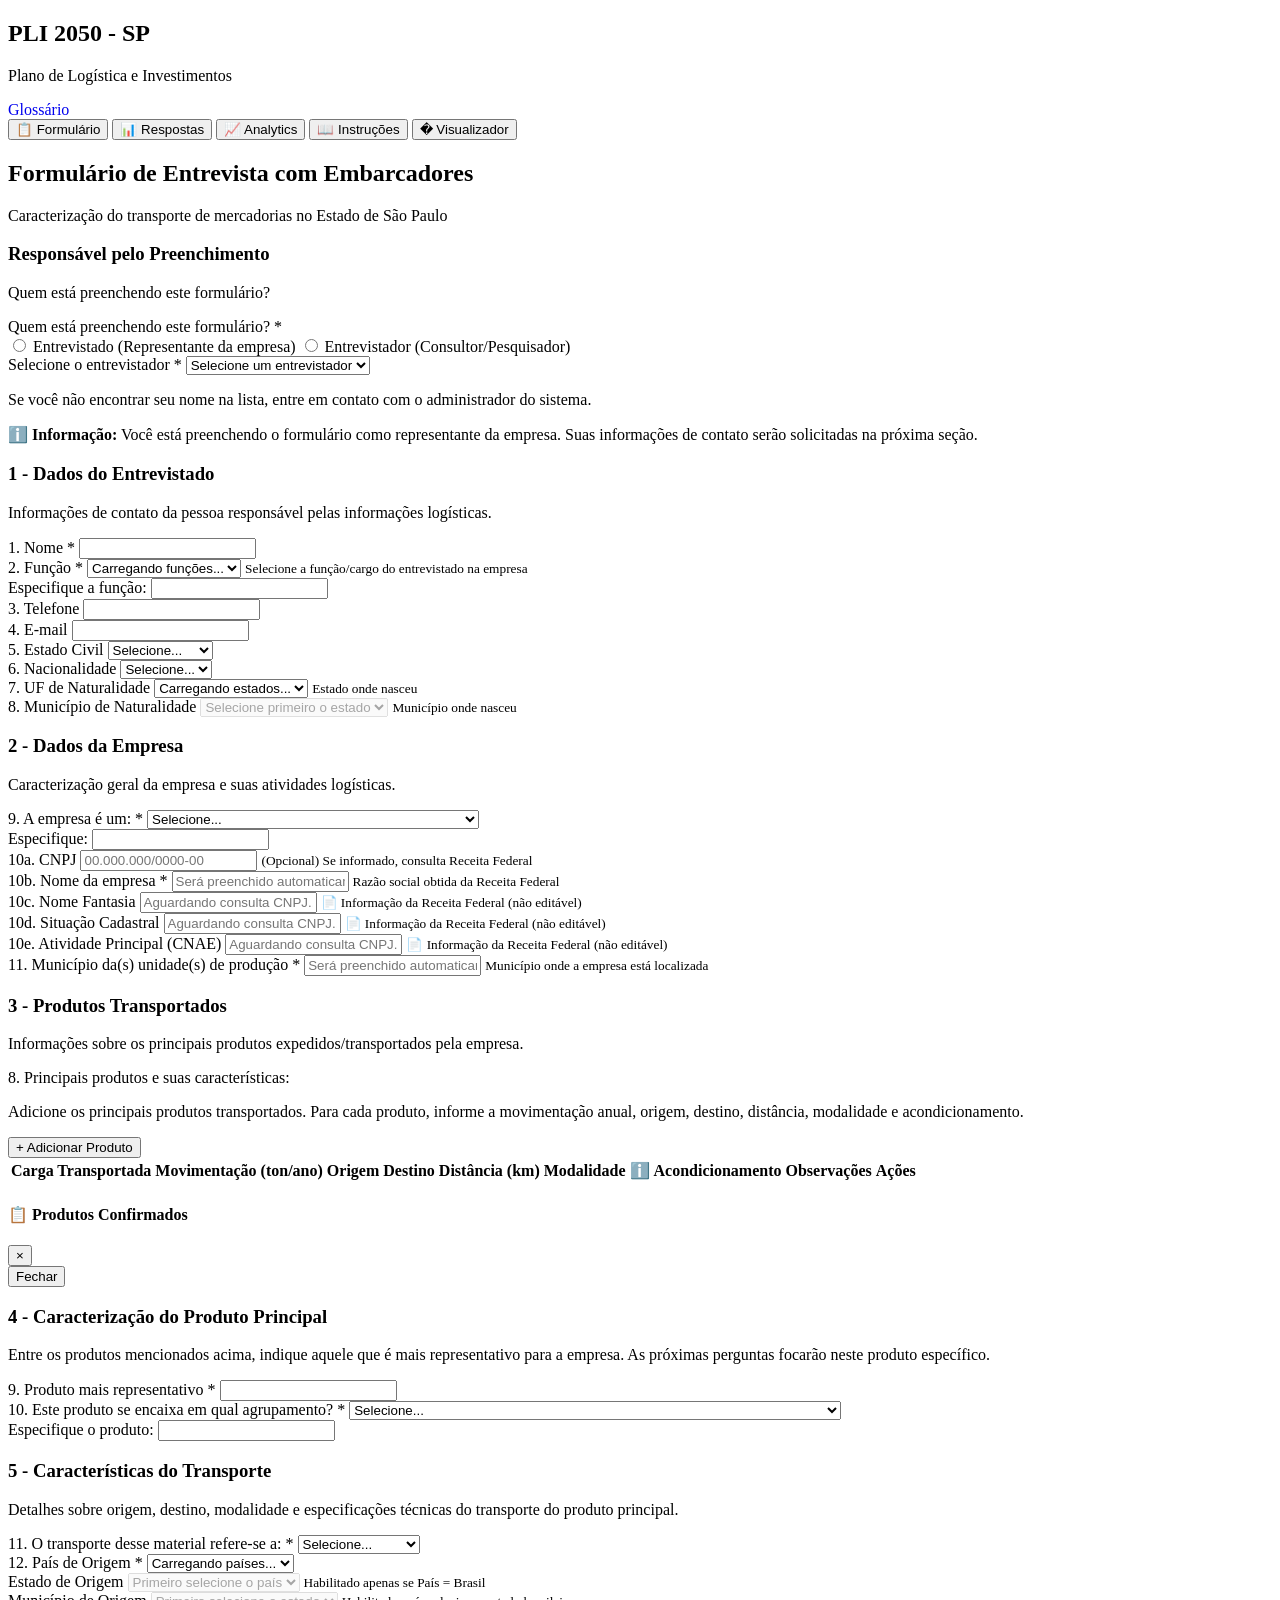
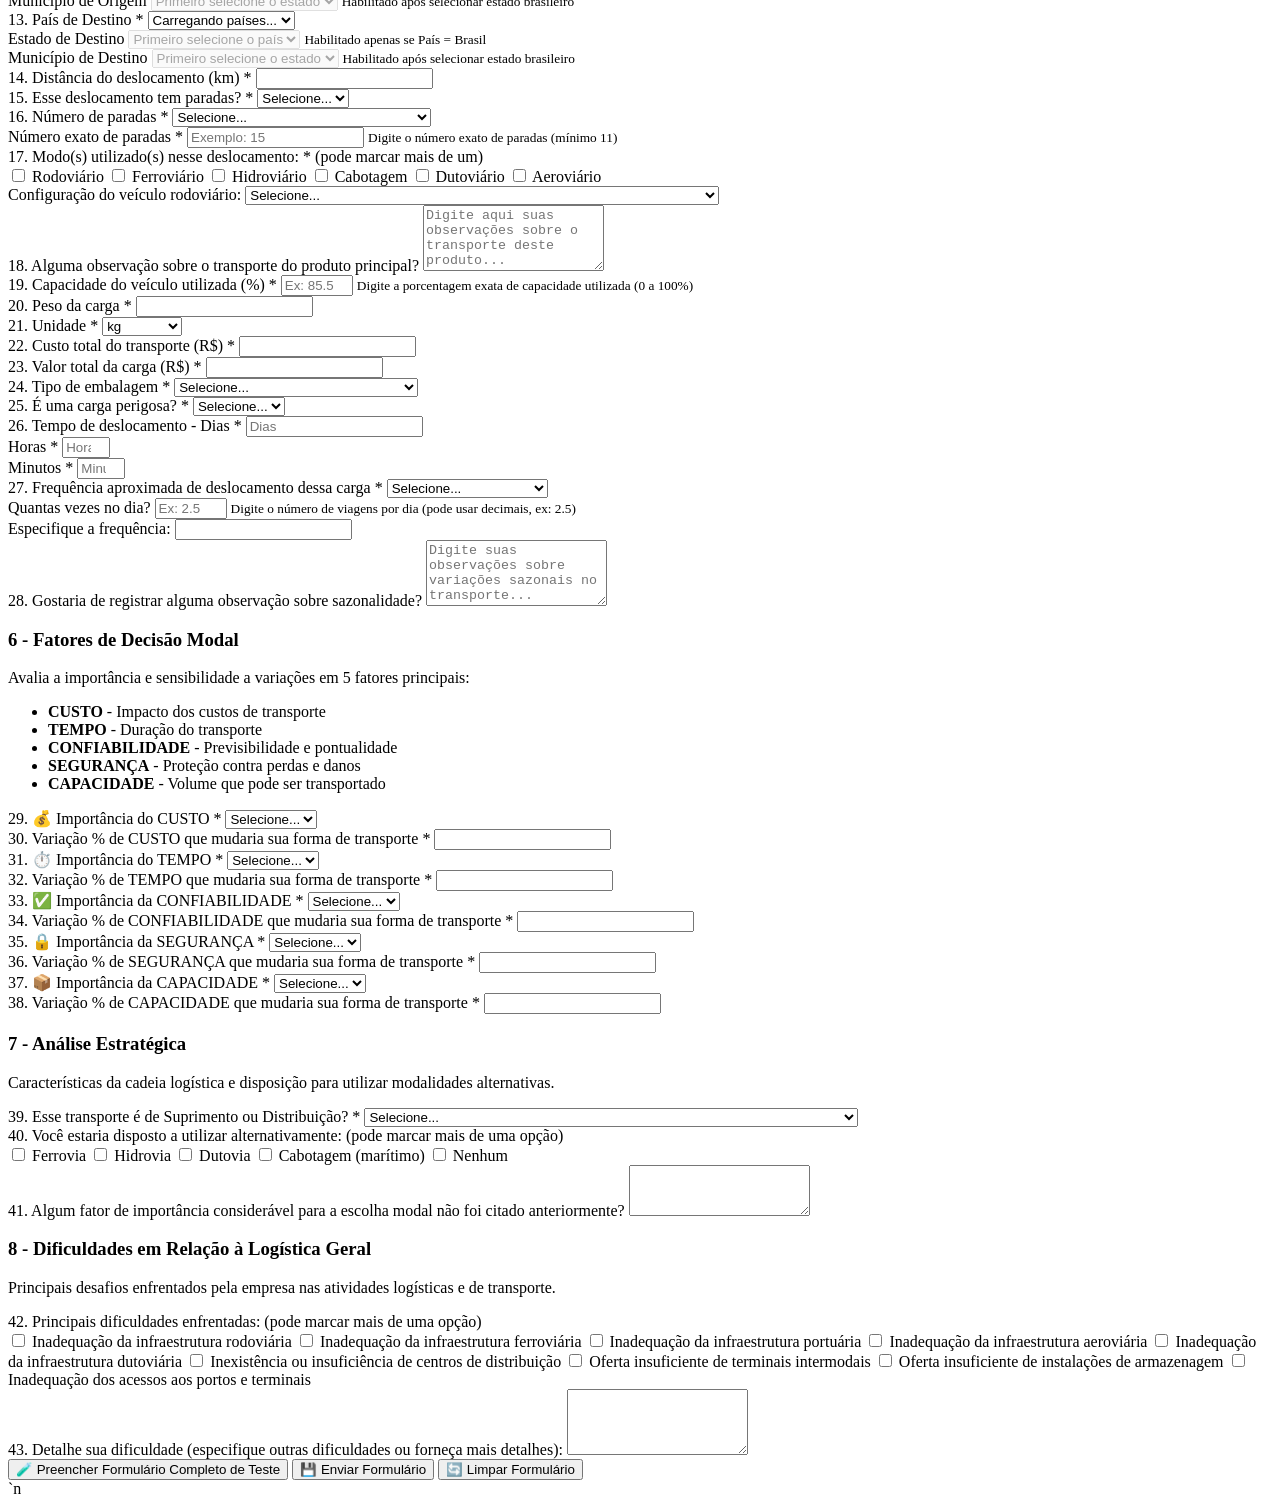
==== frontend/html/index.html @ 23af2652 "feat: adiciona glossario e acesso pela interface" ====
<!DOCTYPE html>
<html lang="pt-BR">
<head>
    <meta charset="UTF-8">
    <meta name="viewport" content="width=device-width, initial-scale=1.0">
    <meta http-equiv="Cache-Control" content="no-cache, no-store, must-revalidate">
    <meta http-equiv="Pragma" content="no-cache">
    <meta http-equiv="Expires" content="0">
    <title>PLI 2050 - Formulário de Entrevistas com Embarcadores</title>
    <link rel="icon" type="image/svg+xml" href="../assets/favicon.svg">
    
    <!-- Suprimir avisos de Tracking Prevention para CDNs -->
    <!-- CSS Modularizado: Estilos globais -->
    <link rel="stylesheet" href="../css/index.css?v=20251212">
    <!-- CSS de Validação Visual (Tipo Híbrido) -->
    <link rel="stylesheet" href="../css/validation.css?v=20251212">
    <!-- CSS de Páginas (Respostas, Analytics, Visualizador) -->
    <link rel="stylesheet" href="../css/pages.css?v=20251212">
    <script src="../vendor/chart.js/chart.umd.min.js"></script>
    <script src="../vendor/xlsx/xlsx.full.min.js"></script>
    <script src="../js/excel-generator.js?v=20251212"></script>
    <script src="../vendor/jspdf/jspdf.umd.min.js"></script>
    <script src="../vendor/jspdf/jspdf.plugin.autotable.min.js"></script>
</head>
<body>
    <!-- Navegação -->
    <nav class="navbar">
        <div class="nav-container">
            <div class="nav-brand">
                <h1>PLI 2050 - SP</h1>
                <p>Plano de Logística e Investimentos</p>
            </div>
            <div class="nav-menu">
                <a href="glossario.html" class="nav-btn" style="display:flex;align-items:center;text-decoration:none">Glossário</a>
                <button class="nav-btn active" onclick="navegarPara('formulario')">
                    <span>📋</span> Formulário
                </button>
                <button class="nav-btn" onclick="navegarPara('respostas')">
                    <span>📊</span> Respostas
                </button>
                <button class="nav-btn" onclick="navegarPara('analytics')">
                    <span>📈</span> Analytics
                </button>
                <button class="nav-btn" onclick="navegarPara('instrucoes')">
                    <span>📖</span> Instruções
                </button>
                <button class="nav-btn" onclick="navegarPara('visualizador')">
                    <span>�</span> Visualizador
                </button>
            </div>
        </div>
    </nav>

    <!-- Página 1: Formulário -->
    <div id="page-formulario" class="page active">
        <div class="container">
            <div class="page-header">
                <h2>Formulário de Entrevista com Embarcadores</h2>
                <p>Caracterização do transporte de mercadorias no Estado de São Paulo</p>
            </div>

            <form id="entrevista-form">
                <!-- Card 0: Responsável pelo Preenchimento -->
                <div class="card" id="card-0">
                    <div class="card-header centered">
                        <h3>Responsável pelo Preenchimento</h3>
                        <p class="card-intro">Quem está preenchendo este formulário?</p>
                    </div>
                    <div class="card-body">
                        <div class="form-row">
                            <div class="form-group">
                                <label>Quem está preenchendo este formulário? *</label>
                                <div class="radio-group">
                                    <label class="radio-label">
                                        <input type="radio" name="tipo-responsavel" value="entrevistado" required>
                                        <span>Entrevistado (Representante da empresa)</span>
                                    </label>
                                    <label class="radio-label">
                                        <input type="radio" name="tipo-responsavel" value="entrevistador" required>
                                        <span>Entrevistador (Consultor/Pesquisador)</span>
                                    </label>
                                </div>
                            </div>
                        </div>

                        <!-- Campo condicional: Selecionar Entrevistador -->
                        <div class="form-row hidden-field" id="selecionar-entrevistador-container">
                            <div class="form-group">
                                <label for="id-entrevistador">Selecione o entrevistador *</label>
                                <select id="id-entrevistador" name="id-entrevistador">
                                    <option value="">Selecione um entrevistador</option>
                                </select>
                                <p class="help-text">Se você não encontrar seu nome na lista, entre em contato com o administrador do sistema.</p>
                            </div>
                        </div>

                        <!-- Informação para entrevistado -->
                        <div class="form-row" id="info-entrevistado-container">
                            <div class="form-group">
                                <div class="info-box">
                                    <p><strong>ℹ️ Informação:</strong> Você está preenchendo o formulário como representante da empresa. Suas informações de contato serão solicitadas na próxima seção.</p>
                                </div>
                            </div>
                        </div>
                    </div>
                </div>

                <!-- Card 1: Dados do Entrevistado -->
                <div class="card" id="card-1">
                    <div class="card-header">
                        <h3>1 - Dados do Entrevistado</h3>
                        <p class="card-intro">Informações de contato da pessoa responsável pelas informações logísticas.</p>
                    </div>
                    <div class="card-body">
                        <div class="form-row">
                            <div class="form-group">
                                <label for="nome"><span class="question-number">1.</span> Nome *</label>
                                <input type="text" id="nome" name="nome" required>
                            </div>
                        </div>
                        <div class="form-row">
                            <div class="form-group">
                                <label for="funcao"><span class="question-number">2.</span> Função *</label>
                                <select id="funcao" name="funcao" required>
                                    <option value="">Carregando funções...</option>
                                </select>
                                <small class="field-hint">Selecione a função/cargo do entrevistado na empresa</small>
                                <!-- Campo condicional para "Outro" -->
                                <div class="hidden-field hidden-field-spaced" id="outra-funcao-container">
                                    <label for="outra-funcao">Especifique a função:</label>
                                    <input type="text" id="outra-funcao" name="outra-funcao">
                                </div>
                            </div>
                        </div>
                        <div class="form-row">
                            <div class="form-group">
                                <label for="telefone"><span class="question-number">3.</span> Telefone</label>
                                <input type="tel" id="telefone" name="telefone">
                            </div>
                            <div class="form-group">
                                <label for="email"><span class="question-number">4.</span> E-mail</label>
                                <input type="email" id="email" name="email">
                            </div>
                        </div>
                        <div class="form-row">
                            <div class="form-group">
                                <label for="estado-civil"><span class="question-number">5.</span> Estado Civil</label>
                                <select id="estado-civil" name="estado-civil">
                                    <option value="">Selecione...</option>
                                    <option value="solteiro">Solteiro(a)</option>
                                    <option value="casado">Casado(a)</option>
                                    <option value="divorciado">Divorciado(a)</option>
                                    <option value="viuvo">Viúvo(a)</option>
                                    <option value="uniao-estavel">União Estável</option>
                                </select>
                            </div>
                            <div class="form-group">
                                <label for="nacionalidade"><span class="question-number">6.</span> Nacionalidade</label>
                                <select id="nacionalidade" name="nacionalidade">
                                    <option value="">Selecione...</option>
                                    <option value="brasileira">Brasileira</option>
                                    <option value="estrangeira">Estrangeira</option>
                                </select>
                            </div>
                        </div>
                        <div class="form-row">
                            <div class="form-group">
                                <label for="uf-naturalidade"><span class="question-number">7.</span> UF de Naturalidade</label>
                                <select id="uf-naturalidade" name="uf-naturalidade">
                                    <option value="">Carregando estados...</option>
                                </select>
                                <small class="field-hint">Estado onde nasceu</small>
                            </div>
                            <div class="form-group">
                                <label for="municipio-naturalidade"><span class="question-number">8.</span> Município de Naturalidade</label>
                                <select id="municipio-naturalidade" name="municipio-naturalidade" disabled>
                                    <option value="">Selecione primeiro o estado</option>
                                </select>
                                <small class="field-hint">Município onde nasceu</small>
                            </div>
                        </div>
                    </div>
                </div>

                <!-- Card 2: Dados da Empresa -->
                <div class="card" id="card-2">
                    <div class="card-header">
                        <h3>2 - Dados da Empresa</h3>
                        <p class="card-intro">Caracterização geral da empresa e suas atividades logísticas.</p>
                    </div>
                    <div class="card-body">
                        <div class="form-row">
                            <div class="form-group">
                                <label for="tipo-empresa"><span class="question-number">9.</span> A empresa é um: *</label>
                                <select id="tipo-empresa" name="tipo-empresa" required>
                                    <option value="">Selecione...</option>
                                    <option value="embarcador">Embarcador (dono da carga)</option>
                                    <option value="transportador">Transportador (prestador de serviços de transporte)</option>
                                    <option value="operador">Operador logístico (gestão e integração de serviços)</option>
                                    <option value="outro">Outro</option>
                                </select>
                                <!-- Campo condicional inline -->
                                <div class="hidden-field hidden-field-spaced" id="outro-tipo-container">
                                    <label for="outro-tipo">Especifique:</label>
                                    <input type="text" id="outro-tipo" name="outro-tipo">
                                </div>
                            </div>
                        </div>
                        <div class="form-row">
                            <div class="form-group">
                                <label for="cnpj-empresa"><span class="question-number">10a.</span> CNPJ</label>
                                <input type="text" id="cnpj-empresa" name="cnpj-empresa"
                                    placeholder="00.000.000/0000-00"
                                    maxlength="18">
                                <small class="field-hint" id="cnpj-status">(Opcional) Se informado, consulta Receita Federal</small>
                            </div>
                            <div class="form-group">
                                <label for="razao-social"><span class="question-number">10b.</span> Nome da empresa *</label>
                                <input type="text" id="razao-social" name="razao-social" required
                                       placeholder="Será preenchido automaticamente ao digitar o CNPJ">
                                <small class="field-hint">Razão social obtida da Receita Federal</small>
                            </div>
                        </div>
                        
                        <!-- Campos informativos da Receita Federal (somente leitura) -->
                        <div class="form-row hidden-initially" id="campos-receita-federal">
                            <div class="form-group">
                                <label for="nome-fantasia-receita"><span class="question-number">10c.</span> Nome Fantasia</label>
                                <input type="text" id="nome-fantasia-receita" readonly class="readonly-field"
                                       placeholder="Aguardando consulta CNPJ...">
                                <small class="field-hint">📄 Informação da Receita Federal (não editável)</small>
                            </div>
                            <div class="form-group">
                                <label for="situacao-cadastral-receita"><span class="question-number">10d.</span> Situação Cadastral</label>
                                <input type="text" id="situacao-cadastral-receita" readonly class="readonly-field"
                                       placeholder="Aguardando consulta CNPJ...">
                                <small class="field-hint">📄 Informação da Receita Federal (não editável)</small>
                            </div>
                        </div>
                        <div class="form-row hidden-initially" id="campos-receita-federal-2">
                            <div class="form-group">
                                <label for="atividade-principal-receita"><span class="question-number">10e.</span> Atividade Principal (CNAE)</label>
                                <input type="text" id="atividade-principal-receita" readonly class="readonly-field"
                                       placeholder="Aguardando consulta CNPJ...">
                                <small class="field-hint">📄 Informação da Receita Federal (não editável)</small>
                            </div>
                        </div>
                        
                        <div class="form-row">
                            <div class="form-group">
                                <label for="municipio-empresa"><span class="question-number">11.</span> Município da(s) unidade(s) de produção *</label>
                                <input type="text" id="municipio-empresa" name="municipio-empresa" required
                                       placeholder="Será preenchido automaticamente ao digitar o CNPJ">
                                <small class="field-hint">Município onde a empresa está localizada</small>
                            </div>
                        </div>
                    </div>
                </div>

                <!-- Card 3: Produtos Transportados -->
                <div class="card" id="card-3">
                    <div class="card-header">
                        <h3>3 - Produtos Transportados</h3>
                        <p class="card-intro">Informações sobre os principais produtos expedidos/transportados pela empresa.</p>
                    </div>
                    <div class="card-body">
                        <div class="form-row">
                            <div class="form-group">
                                <label><span class="question-number">8.</span> Principais produtos e suas características:</label>
                                <p class="help-text">Adicione os principais produtos transportados. Para cada produto, informe a movimentação anual, origem, destino, distância, modalidade e acondicionamento.</p>
                                <button type="button" class="btn-add" onclick="addProdutoRow()">+ Adicionar Produto</button>
                            </div>
                        </div>
                        <div id="produtos-container" class="table-container">
                            <table id="produtos-table">
                                <thead>
                                    <tr>
                                        <th>Carga Transportada</th>
                                        <th>Movimentação (ton/ano)</th>
                                        <th>Origem</th>
                                        <th>Destino</th>
                                        <th>Distância (km)</th>
                                        <th>Modalidade
                                            <span class="modalidade-help-icon" title="Segure Ctrl e clique para selecionar múltiplos valores">ℹ️</span>
                                        </th>
                                        <th>Acondicionamento</th>
                                        <th>Observações</th>
                                        <th>Ações</th>
                                    </tr>
                                </thead>
                                <tbody id="produtos-tbody">
                                    <!-- Linhas serão adicionadas dinamicamente -->
                                </tbody>
                            </table>
                        </div>
                    </div>
                </div>

                <!-- Container de Produtos Confirmados (substitui o modal) -->
                <div id="produtos-confirmados-container" class="produtos-confirmados-container hidden-field">
                    <div class="produtos-confirmados-header">
                        <h4>📋 Produtos Confirmados</h4>
                        <button type="button" class="produtos-confirmados-close" onclick="fecharContainerProdutos()">&times;</button>
                    </div>
                    <div class="produtos-confirmados-body">
                        <div id="produtos-confirmados-list">
                            <!-- Produtos confirmados serão listados aqui -->
                        </div>
                    </div>
                    <div class="produtos-confirmados-footer">
                        <button type="button" class="btn-produtos-close" onclick="fecharContainerProdutos()">Fechar</button>
                    </div>
                </div>

                <!-- Card 4: Produto Principal -->
                <div class="card" id="card-4">
                    <div class="card-header">
                        <h3>4 - Caracterização do Produto Principal</h3>
                        <p class="card-intro">Entre os produtos mencionados acima, indique aquele que é mais representativo para a empresa. As próximas perguntas focarão neste produto específico.</p>
                    </div>
                    <div class="card-body">
                        <div class="form-row">
                            <div class="form-group">
                                <label for="produto-principal"><span class="question-number">9.</span> Produto mais representativo *</label>
                                <input type="text" id="produto-principal" name="produto-principal" required>
                            </div>
                        </div>
                        <div class="form-row">
                            <div class="form-group">
                                <label for="agrupamento-produto"><span class="question-number">10.</span> Este produto se encaixa em qual agrupamento? *</label>
                                <select id="agrupamento-produto" name="agrupamento-produto" required>
                                    <option value="">Selecione...</option>
                                    <option value="acucar">Açúcar</option>
                                    <option value="adubos">Adubos e fertilizantes</option>
                                    <option value="alimentos-industrializados">Alimentos industrializados</option>
                                    <option value="suco-laranja">Suco de laranja</option>
                                    <option value="animais-vivos">Animais vivos</option>
                                    <option value="arroz">Arroz</option>
                                    <option value="bebidas">Bebidas</option>
                                    <option value="biocombustiveis">Biocombustíveis</option>
                                    <option value="cafe">Café</option>
                                    <option value="cha-mate">Chá, mate e especiarias</option>
                                    <option value="cargas-especiais">Cargas especiais</option>
                                    <option value="carnes">Carnes</option>
                                    <option value="carvao-mineral">Carvão mineral</option>
                                    <option value="cimento">Cimento</option>
                                    <option value="combustiveis">Combustíveis derivados do petróleo</option>
                                    <option value="eletronicos">Eletrônicos</option>
                                    <option value="embalagens">Embalagens plásticas, botijões para gás, pallets de madeira e garrafas de vidro</option>
                                    <option value="farelo-soja">Farelo de soja</option>
                                    <option value="hortifruti">Hortifruti</option>
                                    <option value="glp">GLP</option>
                                    <option value="defensivos">Defensivos agrícolas</option>
                                    <option value="laticinios">Laticínios e outros alimentos de origem animal</option>
                                    <option value="madeira-carvao">Madeira e carvão</option>
                                    <option value="maquinas-eletricas">Máquinas, aparelhos e materiais elétricos</option>
                                    <option value="medicamentos">Medicamentos</option>
                                    <option value="milho">Milho</option>
                                    <option value="minerio-ferro">Minério de ferro</option>
                                    <option value="obras-ferro-aco">Obras de ferro ou aço</option>
                                    <option value="oleo-bruto">Óleo bruto</option>
                                    <option value="algodao">Algodão</option>
                                    <option value="cana-acucar">Cana-de-açúcar</option>
                                    <option value="cereais">Cereais</option>
                                    <option value="oleos-vegetais">Óleos vegetais e animais</option>
                                    <option value="oleos-vegetais-bruto">Óleos vegetais em bruto</option>
                                    <option value="outras-cgc">Outras CGC</option>
                                    <option value="outros-gl">Outros GL</option>
                                    <option value="madeira-bruto">Madeira em bruto</option>
                                    <option value="materiais-construcao">Materiais de Construção</option>
                                    <option value="outras-cgnc">Outras CGNC</option>
                                    <option value="calcario">Calcário</option>
                                    <option value="enxofre">Enxofre</option>
                                    <option value="minerais-contenteirizaveis">Minerais Conteneirizáveis</option>
                                    <option value="minerais-metalicos">Minerais metálicos não ferrosos</option>
                                    <option value="minerio-aluminio">Minério de alumínio</option>
                                    <option value="outros-gsm">Outros GSM</option>
                                    <option value="produtos-quimicos-gs">Produtos químicos em GS</option>
                                    <option value="celulose">Celulose</option>
                                    <option value="papel">Papel</option>
                                    <option value="petroquimicos-solidos">Petroquímicos sólidos</option>
                                    <option value="plasticos">Plásticos e suas obras</option>
                                    <option value="pneus-componentes">Pneus, componentes e acessórios de automóveis</option>
                                    <option value="higiene-limpeza">Produtos de higiene e limpeza</option>
                                    <option value="produtos-quimicos">Produtos químicos</option>
                                    <option value="produtos-quimicos-gl">Produtos químicos em GL</option>
                                    <option value="soda-caustica">Soda cáustica</option>
                                    <option value="produtos-metalurgicos">Produtos metalúrgicos</option>
                                    <option value="racao-animal">Ração animal e desperdícios das indústrias alimentares</option>
                                    <option value="sal">Sal</option>
                                    <option value="soja">Soja</option>
                                    <option value="trigo">Trigo</option>
                                    <option value="veiculos">Veículos automotivos</option>
                                    <option value="vestuario">Vestuário</option>
                                    <option value="outro-produto">Outro</option>
                                </select>
                            </div>
                        </div>
                        <div class="form-row hidden-field" id="outro-produto-container">
                            <div class="form-group">
                                <label for="outro-produto">Especifique o produto:</label>
                                <input type="text" id="outro-produto" name="outro-produto">
                            </div>
                        </div>
                    </div>
                </div>

                <!-- Card 5: Características do Transporte -->
                <div class="card" id="card-5">
                    <div class="card-header">
                        <h3>5 - Características do Transporte</h3>
                        <p class="card-intro">Detalhes sobre origem, destino, modalidade e especificações técnicas do transporte do produto principal.</p>
                    </div>
                    <div class="card-body">
                        <div class="form-row">
                            <div class="form-group">
                                <label for="tipo-transporte"><span class="question-number">11.</span> O transporte desse material refere-se a: *</label>
                                <select id="tipo-transporte" name="tipo-transporte" required>
                                    <option value="">Selecione...</option>
                                    <option value="importacao">Importação</option>
                                    <option value="exportacao">Exportação</option>
                                    <option value="local">Transporte Local</option>
                                </select>
                            </div>
                        </div>
                        <div class="form-row">
                            <div class="form-group">
                                <label for="origem-pais"><span class="question-number">12.</span> País de Origem *</label>
                                <select id="origem-pais" name="origem-pais" required>
                                    <option value="">Carregando países...</option>
                                </select>
                            </div>
                            <div class="form-group">
                                <label for="origem-estado">Estado de Origem</label>
                                <select id="origem-estado" name="origem-estado" disabled>
                                    <option value="">Primeiro selecione o país</option>
                                </select>
                                <small class="field-hint">Habilitado apenas se País = Brasil</small>
                            </div>
                            <div class="form-group">
                                <label for="origem-municipio">Município de Origem</label>
                                <select id="origem-municipio" name="origem-municipio" disabled>
                                    <option value="">Primeiro selecione o estado</option>
                                </select>
                                <small class="field-hint">Habilitado após selecionar estado brasileiro</small>
                            </div>
                        </div>
                        <div class="form-row">
                            <div class="form-group">
                                <label for="destino-pais"><span class="question-number">13.</span> País de Destino *</label>
                                <select id="destino-pais" name="destino-pais" required>
                                    <option value="">Carregando países...</option>
                                </select>
                            </div>
                            <div class="form-group">
                                <label for="destino-estado">Estado de Destino</label>
                                <select id="destino-estado" name="destino-estado" disabled>
                                    <option value="">Primeiro selecione o país</option>
                                </select>
                                <small class="field-hint">Habilitado apenas se País = Brasil</small>
                            </div>
                            <div class="form-group">
                                <label for="destino-municipio">Município de Destino</label>
                                <select id="destino-municipio" name="destino-municipio" disabled>
                                    <option value="">Primeiro selecione o estado</option>
                                </select>
                                <small class="field-hint">Habilitado após selecionar estado brasileiro</small>
                            </div>
                        </div>
                        <div class="form-row">
                            <div class="form-group">
                                <label for="distancia"><span class="question-number">14.</span> Distância do deslocamento (km) *</label>
                                <input type="number" id="distancia" name="distancia" min="0" required>
                            </div>
                            <div class="form-group">
                                <label for="tem-paradas"><span class="question-number">15.</span> Esse deslocamento tem paradas? *</label>
                                <select id="tem-paradas" name="tem-paradas" required>
                                    <option value="">Selecione...</option>
                                    <option value="sim">Sim</option>
                                    <option value="nao">Não</option>
                                </select>
                            </div>
                            <div class="form-group">
                                <label for="num-paradas"><span class="question-number">16.</span> Número de paradas *</label>
                                <select id="num-paradas" name="num-paradas" required>
                                    <option value="">Selecione...</option>
                                    <option value="0">0 paradas</option>
                                    <option value="1">1 parada</option>
                                    <option value="2">2 paradas</option>
                                    <option value="3">3 paradas</option>
                                    <option value="4">4 paradas</option>
                                    <option value="5">5 paradas</option>
                                    <option value="6">6 paradas</option>
                                    <option value="7">7 paradas</option>
                                    <option value="8">8 paradas</option>
                                    <option value="9">9 paradas</option>
                                    <option value="10">10 paradas</option>
                                    <option value="11">Mais de 10 paradas (especificar abaixo)</option>
                                </select>
                                <!-- Campo condicional: exato se > 10 -->
                                <div class="hidden-field hidden-field-spaced" id="num-paradas-exato-container">
                                    <label for="num-paradas-exato">Número exato de paradas *</label>
                                    <input type="number" id="num-paradas-exato" name="num-paradas-exato" min="11" placeholder="Exemplo: 15">
                                    <small class="field-hint">Digite o número exato de paradas (mínimo 11)</small>
                                </div>
                            </div>
                        </div>
                        <div class="form-row">
                            <div class="form-group">
                                <label><span class="question-number">17.</span> Modo(s) utilizado(s) nesse deslocamento: * (pode marcar mais de um)</label>
                                <div class="checkbox-group">
                                    <label><input type="checkbox" name="modo" value="rodoviario"> Rodoviário</label>
                                    <label><input type="checkbox" name="modo" value="ferroviario"> Ferroviário</label>
                                    <label><input type="checkbox" name="modo" value="hidroviario"> Hidroviário</label>
                                    <label><input type="checkbox" name="modo" value="cabotagem"> Cabotagem</label>
                                    <label><input type="checkbox" name="modo" value="dutoviario"> Dutoviário</label>
                                    <label><input type="checkbox" name="modo" value="aeroviario"> Aeroviário</label>
                                </div>
                                <!-- Campo condicional -->
                                <div class="hidden-field hidden-field-spaced" id="config-veiculo-container">
                                    <label for="config-veiculo">Configuração do veículo rodoviário:</label>
                                    <select id="config-veiculo" name="config-veiculo">
                                        <option value="">Selecione...</option>
                                        <option value="leve">Veículo leve (VUC / caminhonete / furgão)</option>
                                        <option value="simples">Caminhão unidade simples, com carroceria fixa (ex.: Toco, truck, baú rígido)</option>
                                        <option value="semirreboque">Caminhão semirreboque (ex.: carreta)</option>
                                        <option value="reboque">Caminhão com reboque (ex.: bitrem, rodotrem, cegonheira, reboque tanque)</option>
                                    </select>
                                </div>
                            </div>
                        </div>
                        <div class="form-row">
                            <div class="form-group">
                                <label for="observacoes_produto_principal"><span class="question-number">18.</span> Alguma observação sobre o transporte do produto principal?</label>
                                <textarea id="observacoes_produto_principal" name="observacoes_produto_principal" rows="4" placeholder="Digite aqui suas observações sobre o transporte deste produto..."></textarea>
                            </div>
                        </div>
                        <div class="form-row">
                            <div class="form-group">
                                <label for="capacidade-utilizada"><span class="question-number">19.</span> Capacidade do veículo utilizada (%) *</label>
                                <input type="number" id="capacidade-utilizada" name="capacidade-utilizada" 
                                       min="0" max="100" step="0.1" 
                                       placeholder="Ex: 85.5" required>
                                <small class="field-hint">Digite a porcentagem exata de capacidade utilizada (0 a 100%)</small>
                            </div>
                            <div class="form-group">
                                <label for="peso-carga"><span class="question-number">20.</span> Peso da carga *</label>
                                <input type="number" id="peso-carga" name="peso-carga" min="0" step="0.01" required>
                            </div>
                            <div class="form-group">
                                <label for="unidade-peso"><span class="question-number">21.</span> Unidade *</label>
                                <select id="unidade-peso" name="unidade-peso" required>
                                    <option value="kg">kg</option>
                                    <option value="toneladas">toneladas</option>
                                </select>
                            </div>
                        </div>
                        <div class="form-row">
                            <div class="form-group">
                                <label for="custo-transporte"><span class="question-number">22.</span> Custo total do transporte (R$) *</label>
                                <input type="number" id="custo-transporte" name="custo-transporte" min="0" step="0.01" required>
                            </div>
                            <div class="form-group">
                                <label for="valor-carga"><span class="question-number">23.</span> Valor total da carga (R$) *</label>
                                <input type="number" id="valor-carga" name="valor-carga" min="0" step="0.01" required>
                            </div>
                        </div>
                        <div class="form-row">
                            <div class="form-group">
                                <label for="tipo-embalagem"><span class="question-number">24.</span> Tipo de embalagem *</label>
                                <select id="tipo-embalagem" name="tipo-embalagem" required>
                                    <option value="">Selecione...</option>
                                    <option value="granel-solido">Granel sólido</option>
                                    <option value="granel-liquido">Granel líquido</option>
                                    <option value="fracionada">Carga fracionada / avulsa</option>
                                    <option value="conteiner-20">Contêiner FTL (20') - Full Truck Load</option>
                                    <option value="conteiner-40">Contêiner FTL (40') - Full Truck Load</option>
                                    <option value="conteiner-ltc">Contêiner LTC - Less Than Container</option>
                                    <option value="carga-geral">Carga geral</option>
                                    <option value="carga-expressa">Carga expressa / encomenda</option>
                                    <option value="nao-informado">Não informado</option>
                                </select>
                            </div>
                            <div class="form-group">
                                <label for="carga-perigosa"><span class="question-number">25.</span> É uma carga perigosa? *</label>
                                <select id="carga-perigosa" name="carga-perigosa" required>
                                    <option value="">Selecione...</option>
                                    <option value="sim">Sim</option>
                                    <option value="nao">Não</option>
                                </select>
                            </div>
                        </div>
                        <div class="form-row">
                            <div class="form-group">
                                <label for="tempo-dias"><span class="question-number">26.</span> Tempo de deslocamento - Dias *</label>
                                <input type="number" id="tempo-dias" name="tempo-dias" min="0" placeholder="Dias" required>
                            </div>
                            <div class="form-group">
                                <label for="tempo-horas">Horas *</label>
                                <input type="number" id="tempo-horas" name="tempo-horas" min="0" max="23" placeholder="Horas" required>
                            </div>
                            <div class="form-group">
                                <label for="tempo-minutos">Minutos *</label>
                                <input type="number" id="tempo-minutos" name="tempo-minutos" min="0" max="59" placeholder="Minutos" required>
                            </div>
                        </div>
                        <div class="form-row">
                            <div class="form-group">
                                <label for="frequencia"><span class="question-number">27.</span> Frequência aproximada de deslocamento dessa carga *</label>
                                <select id="frequencia" name="frequencia" required>
                                    <option value="">Selecione...</option>
                                    <option value="diaria">Diária</option>
                                    <option value="mais-1x-semana">Mais de 1x por semana</option>
                                    <option value="1x-semana">1x por semana</option>
                                    <option value="1x-mes">1x por mês</option>
                                    <option value="eventual">Eventual</option>
                                    <option value="outra">Outra</option>
                                </select>
                                <!-- Campo condicional (sem numeração) -->
                                <div class="hidden-field hidden-field-spaced" id="frequencia-diaria-container">
                                    <label for="frequencia-diaria">Quantas vezes no dia?</label>
                                    <input type="number" id="frequencia-diaria" name="frequencia-diaria" 
                                           min="0.5" max="100" step="0.5" 
                                           placeholder="Ex: 2.5">
                                    <small class="field-hint">Digite o número de viagens por dia (pode usar decimais, ex: 2.5)</small>
                                </div>
                                <!-- Campo condicional Q-outra -->
                                <div class="hidden-field hidden-field-spaced" id="frequencia-outra-container">
                                    <label for="frequencia-outra">Especifique a frequência:</label>
                                    <input type="text" id="frequencia-outra" name="frequencia-outra">
                                </div>
                            </div>
                        </div>
                        <div class="form-row">
                            <div class="form-group">
                                <label for="observacoes-sazonalidade"><span class="question-number">28.</span> Gostaria de registrar alguma observação sobre sazonalidade?</label>
                                <textarea id="observacoes-sazonalidade" name="observacoes-sazonalidade" rows="4" placeholder="Digite suas observações sobre variações sazonais no transporte..."></textarea>
                            </div>
                        </div>
                    </div>
                </div>

                <!-- Card 6: Fatores de Decisão Modal -->
                <div class="card" id="card-6">
                    <div class="card-header">
                        <h3>6 - Fatores de Decisão Modal</h3>
                        <p class="card-intro">Avalia a importância e sensibilidade a variações em 5 fatores principais:</p>
                        <ul class="intro-list">
                            <li><strong>CUSTO</strong> - Impacto dos custos de transporte</li>
                            <li><strong>TEMPO</strong> - Duração do transporte</li>
                            <li><strong>CONFIABILIDADE</strong> - Previsibilidade e pontualidade</li>
                            <li><strong>SEGURANÇA</strong> - Proteção contra perdas e danos</li>
                            <li><strong>CAPACIDADE</strong> - Volume que pode ser transportado</li>
                        </ul>
                    </div>
                    <div class="card-body">
                        <!-- CUSTO -->
                        <div class="form-row">
                            <div class="form-group">
                                <label for="importancia-custo"><span class="question-number">29.</span> 💰 Importância do CUSTO *</label>
                                <select id="importancia-custo" name="importancia-custo" required>
                                    <option value="">Selecione...</option>
                                    <option value="muito-alta">Muito alta</option>
                                    <option value="alta">Alta</option>
                                    <option value="media">Média</option>
                                    <option value="baixa">Baixa</option>
                                    <option value="muito-baixa">Muito baixa</option>
                                </select>
                            </div>
                            <div class="form-group">
                                <label for="variacao-custo"><span class="question-number">30.</span> Variação % de CUSTO que mudaria sua forma de transporte *</label>
                                <input type="number" id="variacao-custo" name="variacao-custo" min="0" step="0.1" required>
                            </div>
                        </div>

                        <!-- TEMPO -->
                        <div class="form-row">
                            <div class="form-group">
                                <label for="importancia-tempo"><span class="question-number">31.</span> ⏱️ Importância do TEMPO *</label>
                                <select id="importancia-tempo" name="importancia-tempo" required>
                                    <option value="">Selecione...</option>
                                    <option value="muito-alta">Muito alta</option>
                                    <option value="alta">Alta</option>
                                    <option value="media">Média</option>
                                    <option value="baixa">Baixa</option>
                                    <option value="muito-baixa">Muito baixa</option>
                                </select>
                            </div>
                            <div class="form-group">
                                <label for="variacao-tempo"><span class="question-number">32.</span> Variação % de TEMPO que mudaria sua forma de transporte *</label>
                                <input type="number" id="variacao-tempo" name="variacao-tempo" min="0" step="0.1" required>
                            </div>
                        </div>

                        <!-- CONFIABILIDADE -->
                        <div class="form-row">
                            <div class="form-group">
                                <label for="importancia-confiabilidade"><span class="question-number">33.</span> ✅ Importância da CONFIABILIDADE *</label>
                                <select id="importancia-confiabilidade" name="importancia-confiabilidade" required>
                                    <option value="">Selecione...</option>
                                    <option value="muito-alta">Muito alta</option>
                                    <option value="alta">Alta</option>
                                    <option value="media">Média</option>
                                    <option value="baixa">Baixa</option>
                                    <option value="muito-baixa">Muito baixa</option>
                                </select>
                            </div>
                            <div class="form-group">
                                <label for="variacao-confiabilidade"><span class="question-number">34.</span> Variação % de CONFIABILIDADE que mudaria sua forma de transporte *</label>
                                <input type="number" id="variacao-confiabilidade" name="variacao-confiabilidade" min="0" step="0.1" required>
                            </div>
                        </div>

                        <!-- SEGURANÇA -->
                        <div class="form-row">
                            <div class="form-group">
                                <label for="importancia-seguranca"><span class="question-number">35.</span> 🔒 Importância da SEGURANÇA *</label>
                                <select id="importancia-seguranca" name="importancia-seguranca" required>
                                    <option value="">Selecione...</option>
                                    <option value="muito-alta">Muito alta</option>
                                    <option value="alta">Alta</option>
                                    <option value="media">Média</option>
                                    <option value="baixa">Baixa</option>
                                    <option value="muito-baixa">Muito baixa</option>
                                </select>
                            </div>
                            <div class="form-group">
                                <label for="variacao-seguranca"><span class="question-number">36.</span> Variação % de SEGURANÇA que mudaria sua forma de transporte *</label>
                                <input type="number" id="variacao-seguranca" name="variacao-seguranca" min="0" step="0.1" required>
                            </div>
                        </div>

                        <!-- CAPACIDADE -->
                        <div class="form-row">
                            <div class="form-group">
                                <label for="importancia-capacidade"><span class="question-number">37.</span> 📦 Importância da CAPACIDADE *</label>
                                <select id="importancia-capacidade" name="importancia-capacidade" required>
                                    <option value="">Selecione...</option>
                                    <option value="muito-alta">Muito alta</option>
                                    <option value="alta">Alta</option>
                                    <option value="media">Média</option>
                                    <option value="baixa">Baixa</option>
                                    <option value="muito-baixa">Muito baixa</option>
                                </select>
                            </div>
                            <div class="form-group">
                                <label for="variacao-capacidade"><span class="question-number">38.</span> Variação % de CAPACIDADE que mudaria sua forma de transporte *</label>
                                <input type="number" id="variacao-capacidade" name="variacao-capacidade" min="0" step="0.1" required>
                            </div>
                        </div>
                    </div>
                </div>

                <!-- Card 7: Análise Estratégica -->
                <div class="card" id="card-7">
                    <div class="card-header">
                        <h3>7 - Análise Estratégica</h3>
                        <p class="card-intro">Características da cadeia logística e disposição para utilizar modalidades alternativas.</p>
                    </div>
                    <div class="card-body">
                        <div class="form-row">
                            <div class="form-group">
                                <label for="tipo-cadeia"><span class="question-number">39.</span> Esse transporte é de Suprimento ou Distribuição? *</label>
                                <select id="tipo-cadeia" name="tipo-cadeia" required>
                                    <option value="">Selecione...</option>
                                    <option value="suprimento">Cadeia de Suprimento (ex.: terminais → indústria, indústria → atacado/varejo)</option>
                                    <option value="distribuicao">Cadeia de Distribuição (ex.: indústria → terminais/armazéns, atacado → varejo)</option>
                                </select>
                            </div>
                        </div>
                        <div class="form-row">
                            <div class="form-group">
                                <label><span class="question-number">40.</span> Você estaria disposto a utilizar alternativamente: (pode marcar mais de uma opção)</label>
                                <div class="checkbox-group">
                                    <label><input type="checkbox" name="modal-alternativo" value="ferrovia"> Ferrovia</label>
                                    <label><input type="checkbox" name="modal-alternativo" value="hidrovia"> Hidrovia</label>
                                    <label><input type="checkbox" name="modal-alternativo" value="dutovia"> Dutovia</label>
                                    <label><input type="checkbox" name="modal-alternativo" value="cabotagem"> Cabotagem (marítimo)</label>
                                    <label><input type="checkbox" name="modal-alternativo" value="nenhum"> Nenhum</label>
                                </div>
                            </div>
                        </div>
                        <div class="form-row">
                            <div class="form-group">
                                <label for="fator-adicional"><span class="question-number">41.</span> Algum fator de importância considerável para a escolha modal não foi citado anteriormente?</label>
                                <textarea id="fator-adicional" name="fator-adicional" rows="3"></textarea>
                            </div>
                        </div>
                    </div>
                </div>

                <!-- Card 8: Dificuldades Logísticas -->
                <div class="card" id="card-8">
                    <div class="card-header">
                        <h3>8 - Dificuldades em Relação à Logística Geral</h3>
                        <p class="card-intro">Principais desafios enfrentados pela empresa nas atividades logísticas e de transporte.</p>
                    </div>
                    <div class="card-body">
                        <div class="form-row">
                            <div class="form-group">
                                <label><span class="question-number">42.</span> Principais dificuldades enfrentadas: (pode marcar mais de uma opção)</label>
                                <div class="checkbox-group">
                                    <label><input type="checkbox" name="dificuldade" value="infra-rodoviaria"> Inadequação da infraestrutura rodoviária</label>
                                    <label><input type="checkbox" name="dificuldade" value="infra-ferroviaria"> Inadequação da infraestrutura ferroviária</label>
                                    <label><input type="checkbox" name="dificuldade" value="infra-portuaria"> Inadequação da infraestrutura portuária</label>
                                    <label><input type="checkbox" name="dificuldade" value="infra-aeroviaria"> Inadequação da infraestrutura aeroviária</label>
                                    <label><input type="checkbox" name="dificuldade" value="infra-dutoviaria"> Inadequação da infraestrutura dutoviária</label>
                                    <label><input type="checkbox" name="dificuldade" value="centros-distribuicao"> Inexistência ou insuficiência de centros de distribuição</label>
                                    <label><input type="checkbox" name="dificuldade" value="terminais-intermodais"> Oferta insuficiente de terminais intermodais</label>
                                    <label><input type="checkbox" name="dificuldade" value="armazenagem"> Oferta insuficiente de instalações de armazenagem</label>
                                    <label><input type="checkbox" name="dificuldade" value="acessos-portos"> Inadequação dos acessos aos portos e terminais</label>
                                </div>
                            </div>
                        </div>
                        <div class="form-row">
                            <div class="form-group">
                                <label for="detalhe-dificuldade"><span class="question-number">43.</span> Detalhe sua dificuldade (especifique outras dificuldades ou forneça mais detalhes):</label>
                                <textarea id="detalhe-dificuldade" name="detalhe-dificuldade" rows="4"></textarea>
                            </div>
                        </div>
                    </div>
                </div>

                <!-- Botões de Ação -->
                <div class="form-actions">
                    <button type="button" class="btn-secondary" onclick="preencherFormularioCompletoTeste()" title="Preencher TODOS os campos automaticamente para teste">
                        🧪 Preencher Formulário Completo de Teste
                    </button>
                    <button type="submit" class="btn-primary">💾 Enviar Formulário</button>
                    <button type="reset" class="btn-secondary">🔄 Limpar Formulário</button>
                </div>
            </form>
        </div>
    </div>

    <!-- ============================================================ -->`n    <!-- SCRIPTS REFATORADOS - PLI 2050 v2.0.0 (06/11/2025)        -->
    <!-- Arquitetura modular: Frontend = UI pura, Backend = Lógica  -->
    <!-- ============================================================ -->
    
    <!-- Biblioteca XLSX para geração de Excel -->
    <script src="../vendor/xlsx.full.min.js"></script>
    
    <!-- ============================================================ -->
    <!-- ARQUITETURA REFATORADA - Nomenclatura por Domínio           -->
    <!-- ============================================================ -->
    
    <!-- 🔵 CORE - Infraestrutura Base -->
    <!-- 1. CoreAPI - Comunicação HTTP + Backend FastAPI -->
    <script src="../js/core-api.js?v=20251212"></script>
    
    <!-- 2. CoreValidators - Validadores PostgreSQL puros -->
    <script src="../js/core-validators.js?v=20251212"></script>
    
    <!-- 🟢 DROPDOWN - Gestão de Listas Cascateadas -->
    <!-- 3. DropdownManager - Motor de dropdowns (país→estado→município) -->
    <script src="../js/dropdown-manager.js?v=20251212"></script>
    
    <!-- 🟡 FORM - Formulário e Validação -->
    <!-- 4. FormCollector - Coleta de dados e submissão -->
    <script src="../js/form-collector.js?v=20251212"></script>
    
    <!-- 5. FormValidator - Motor de validação visual (onBlur + onSubmit) -->
    <script src="../js/form-validator.js?v=20251212"></script>
    
    <!-- 6. ConditionalFields - Campos condicionais (show/hide baseado em seleções) -->
    <script src="../js/conditional-fields.js?v=20251212"></script>
    
    <!-- 💾 AUTO-SAVE - Salvamento Automático Local -->
    <!-- AutoSave - Salva respostas no localStorage para recuperação -->
    <script src="../js/auto-save.js?v=20251210"></script>
    
    <!-- 📄 PDF - Gerador de Relatórios -->
    <!-- PDF Generator - Geração de relatórios estilizados -->
    <script src="../js/pdf-generator.js?v=20251212"></script>
    
    <!-- 🔴 UI - Interface Visual -->
    <!-- 6. UIFeedback - Modais, mensagens, navegação -->
    <script src="../js/ui-feedback.js?v=20251212"></script>
    
    <!-- 🧭 NAVBAR - Navegação entre Páginas -->
    <!-- SPA Router - DEVE carregar ANTES do navbar.js -->
    <script src="../js/spa-router.js?v=20251212"></script>
    <script src="../js/navbar.js?v=20251212"></script>
    
    <!-- 🔐 AUTENTICAÇÃO - Proteção de Páginas Internas -->
    <script src="../js/auth-simple.js?v=20251212"></script>
    
    <!-- 🟣 INTEGRATION - APIs Externas -->
    <!-- 7. IntegrationCNPJ - Auto-fill via Receita Federal -->
    <script src="../js/integration-cnpj.js?v=20251212"></script>
    
    <!-- 📊 PAGES - Páginas de Visualização -->
    <!-- 8. PageRespostas - Listagem e visualização de pesquisas -->
    <script src="../js/page-respostas.js?v=20251212"></script>
    
    <!-- 9. PageAnalytics - Gráficos e KPIs -->
    <script src="../js/page-analytics.js?v=20251212"></script>
    
    <!-- 🧪 TESTES - Script de preenchimento automático para testes -->
    <script src="../js/preencher_formulario_teste.js?v=20251212"></script>
    
    <!-- 🧪 TESTES - Suite de testes automatizados (apenas em desenvolvimento) -->
    <!-- Descomente a linha abaixo para carregar testes no console -->
    <!-- <script src="../js/test-suite.js?v=20251212"></script> -->
    
    <!-- 🔄 SINCRONIZAÇÃO - Q8 (Produtos) ↔ Q12/Q13 (Origem/Destino) -->
    <!-- Preenche automaticamente Q12 e Q13 com base nas escolhas na tabela de produtos -->
    <script src="../js/sync-produtos-q12-q13.js?v=20251212"></script>

</body>
</html>
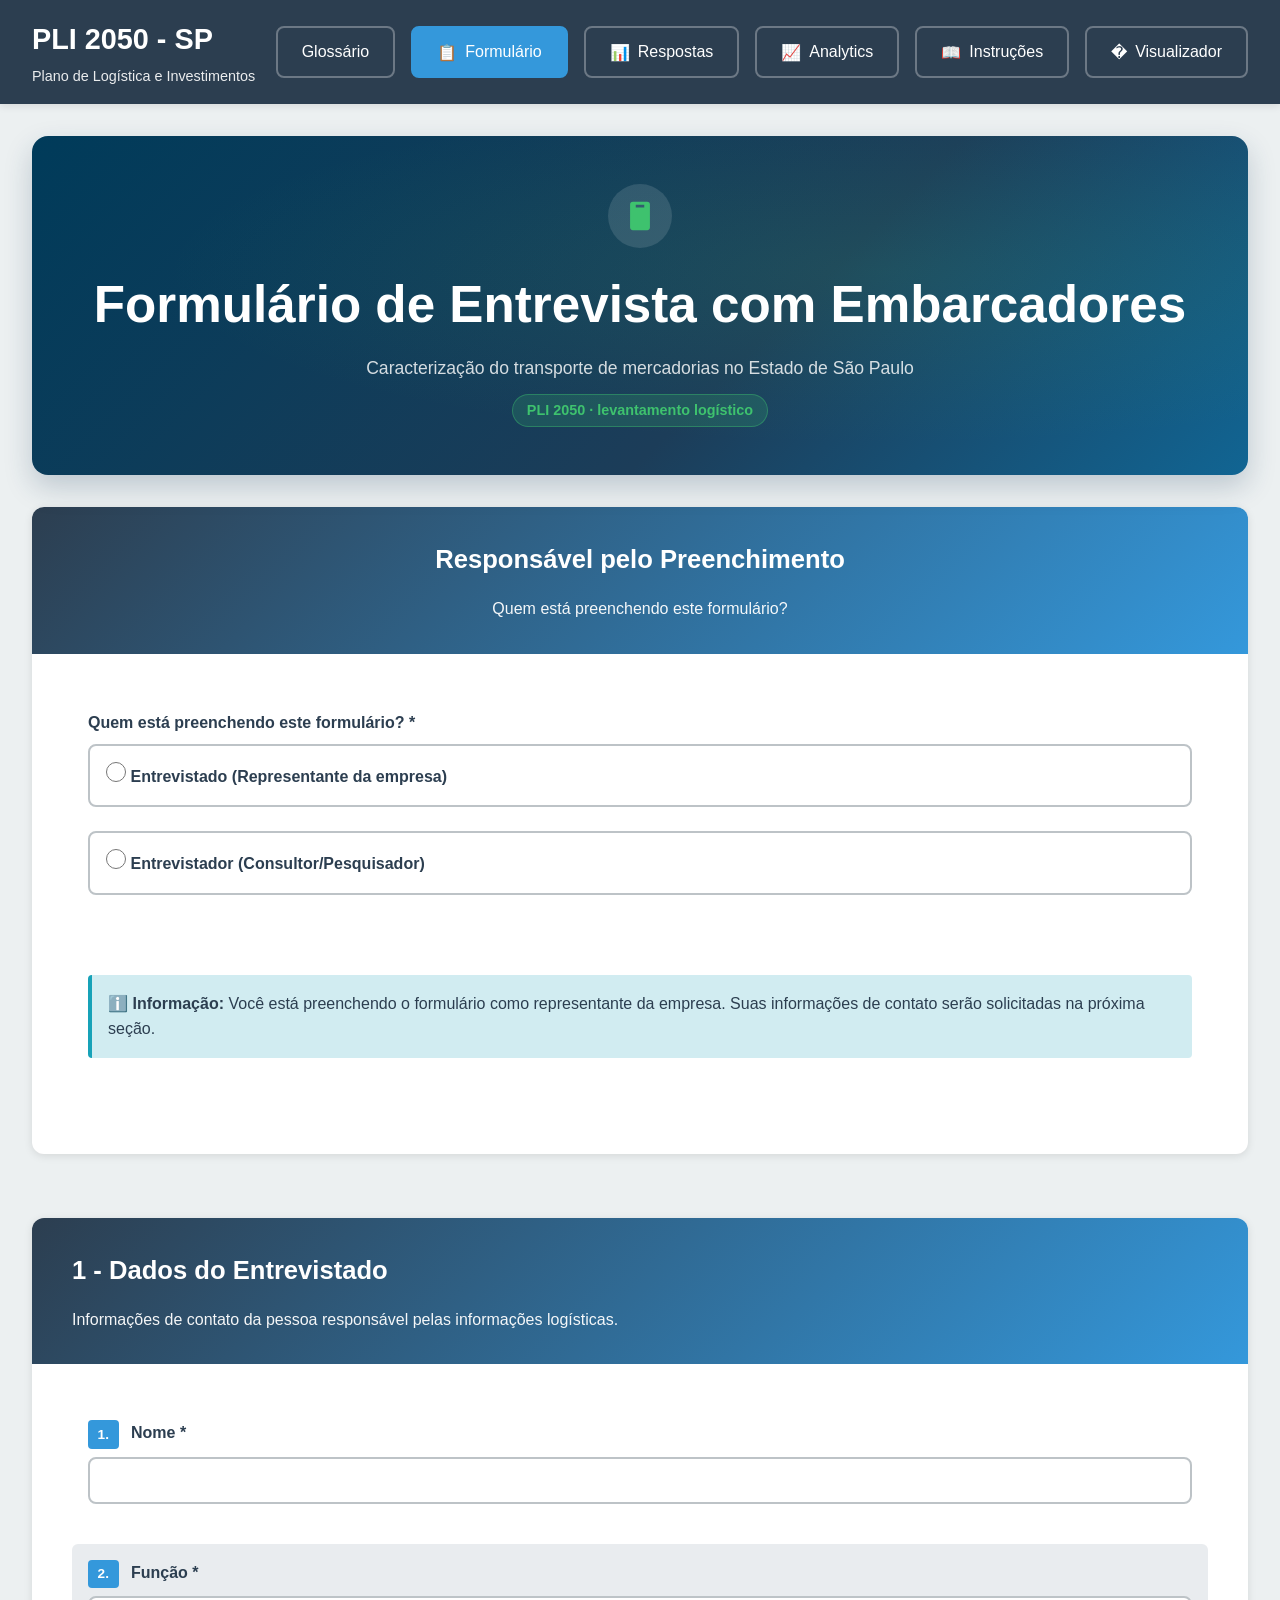
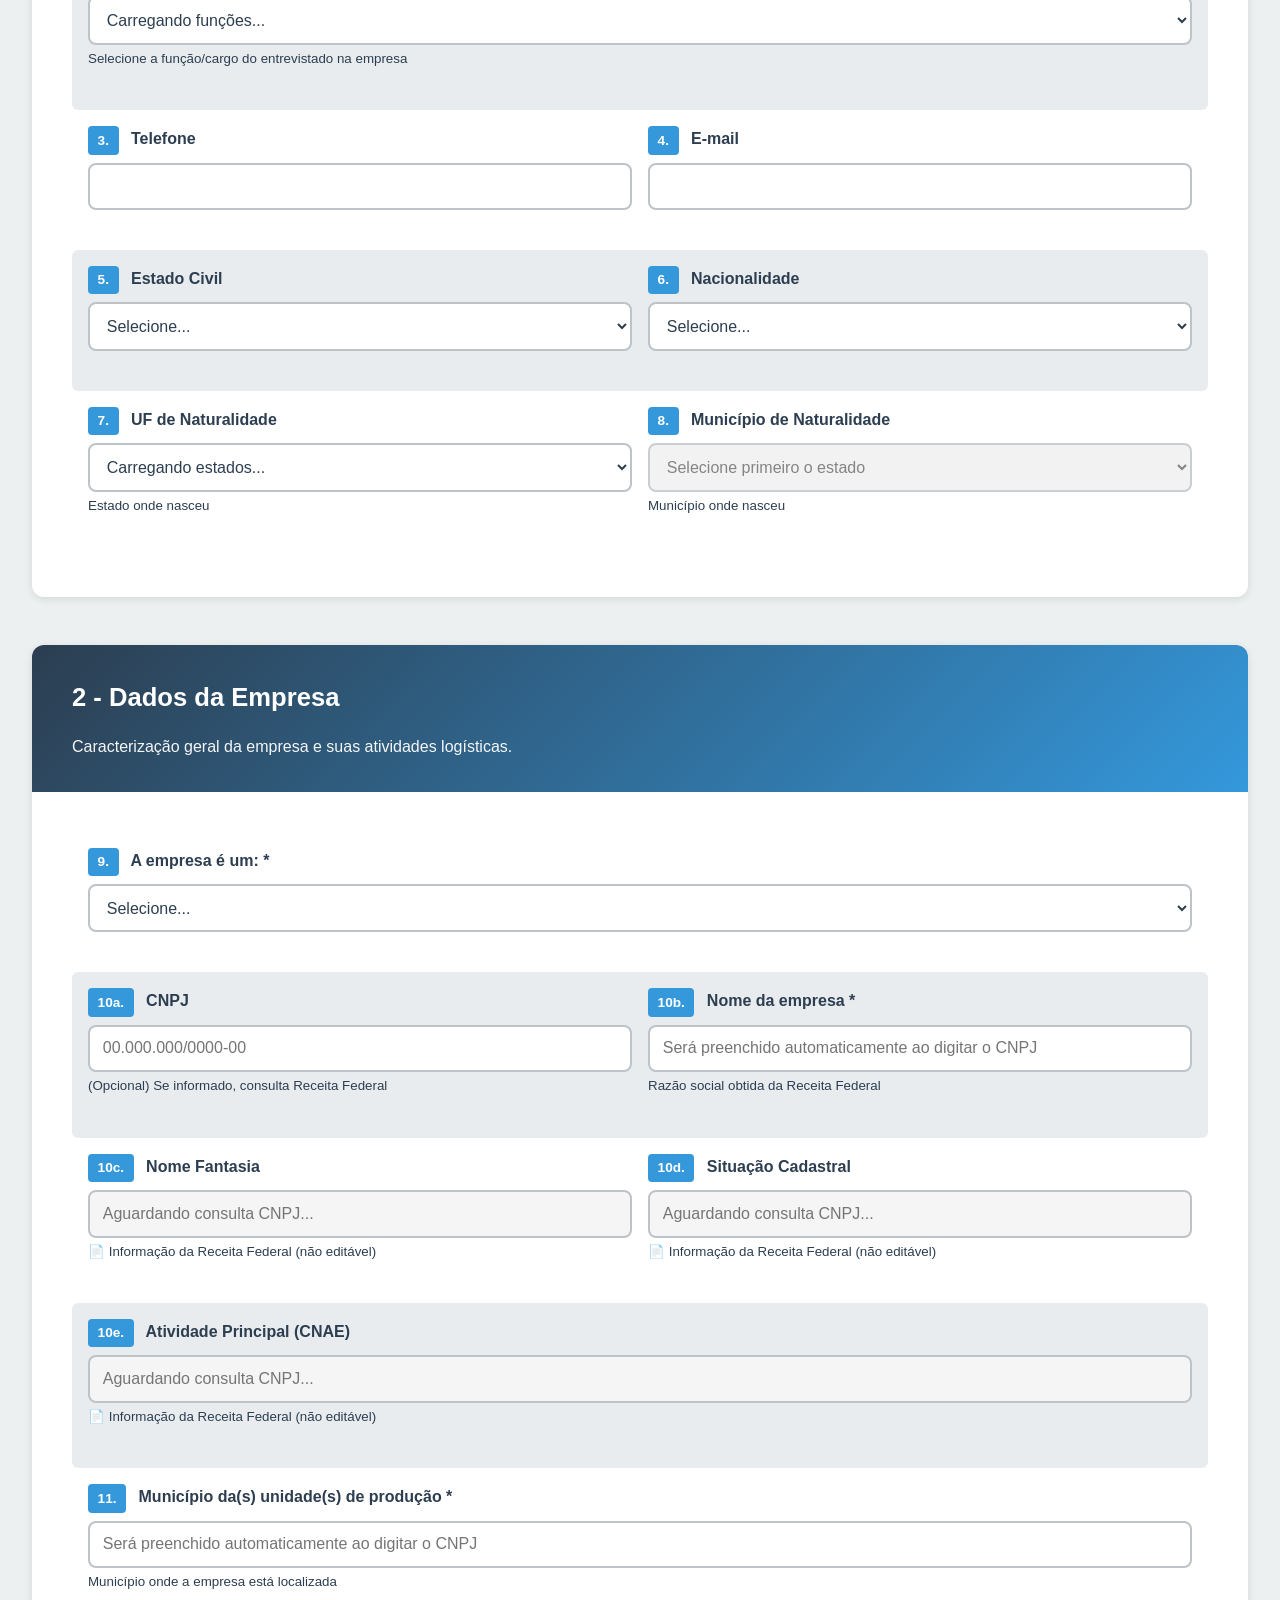
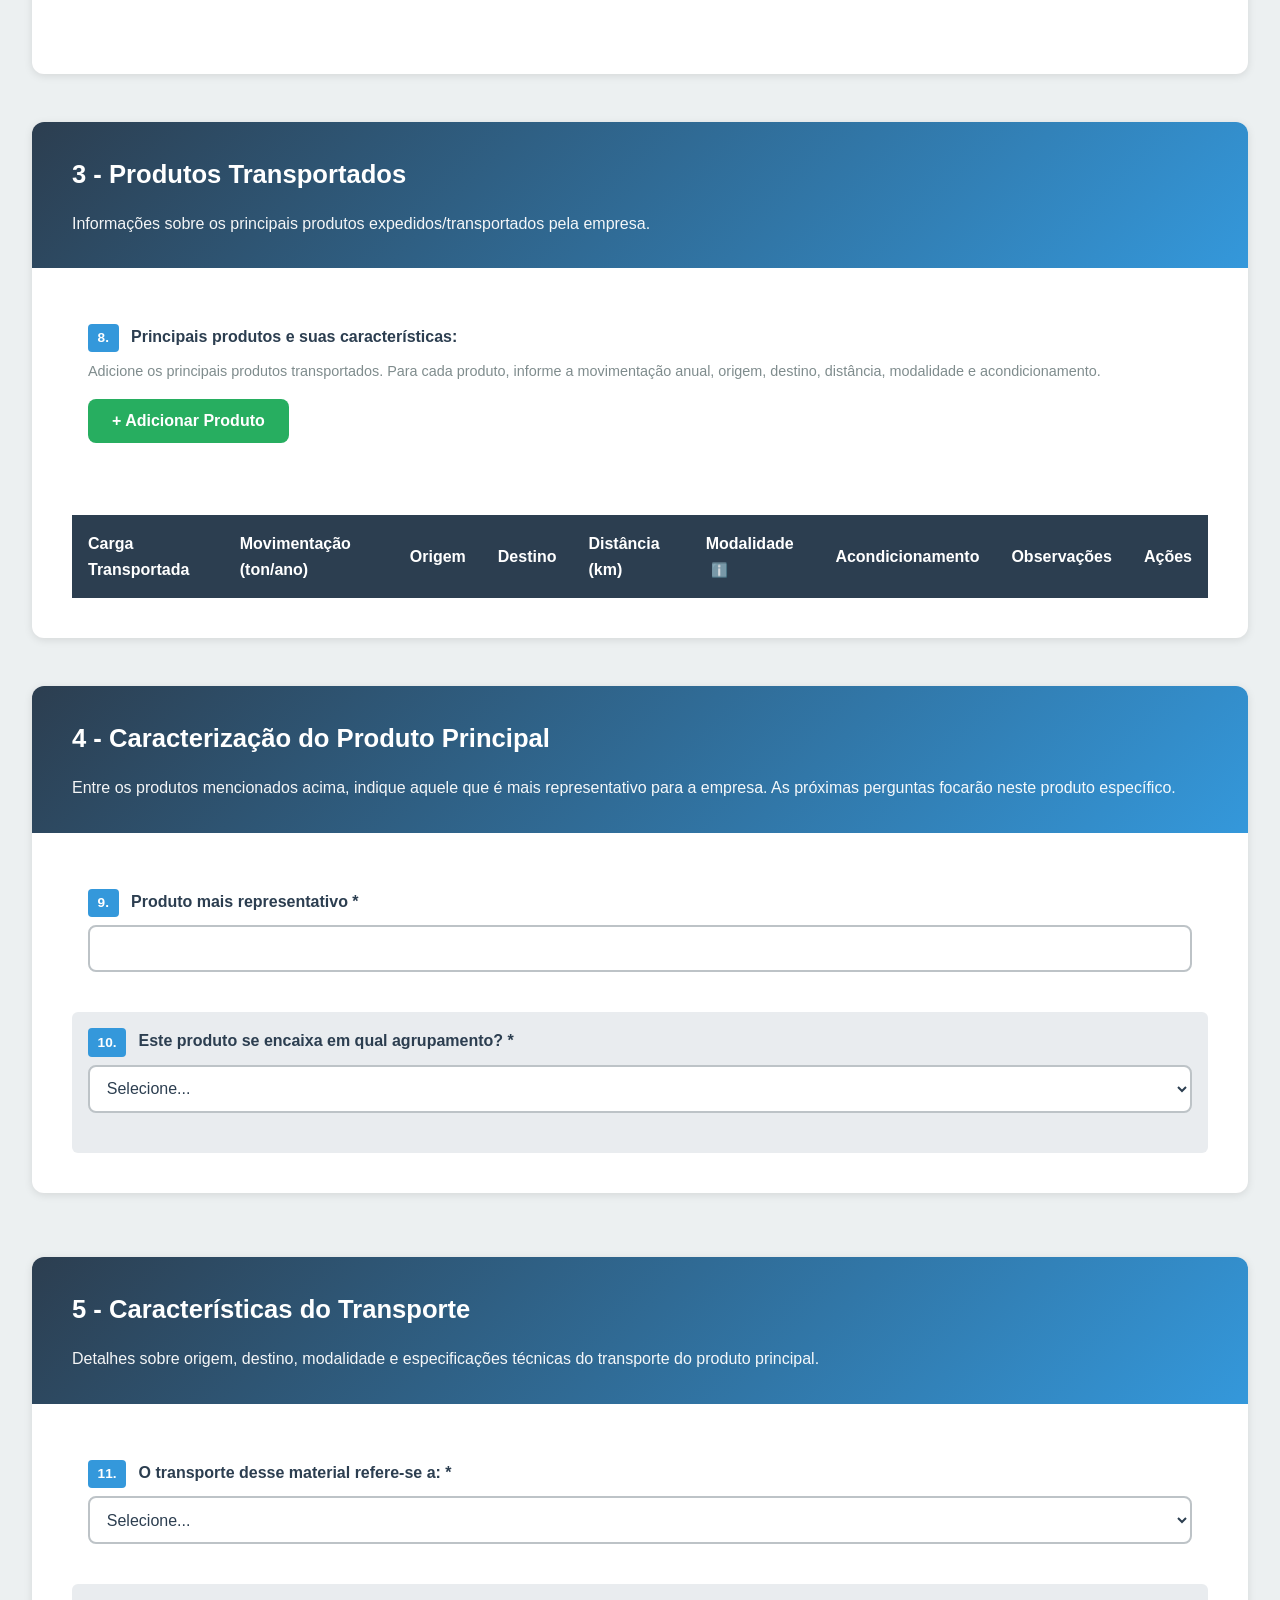
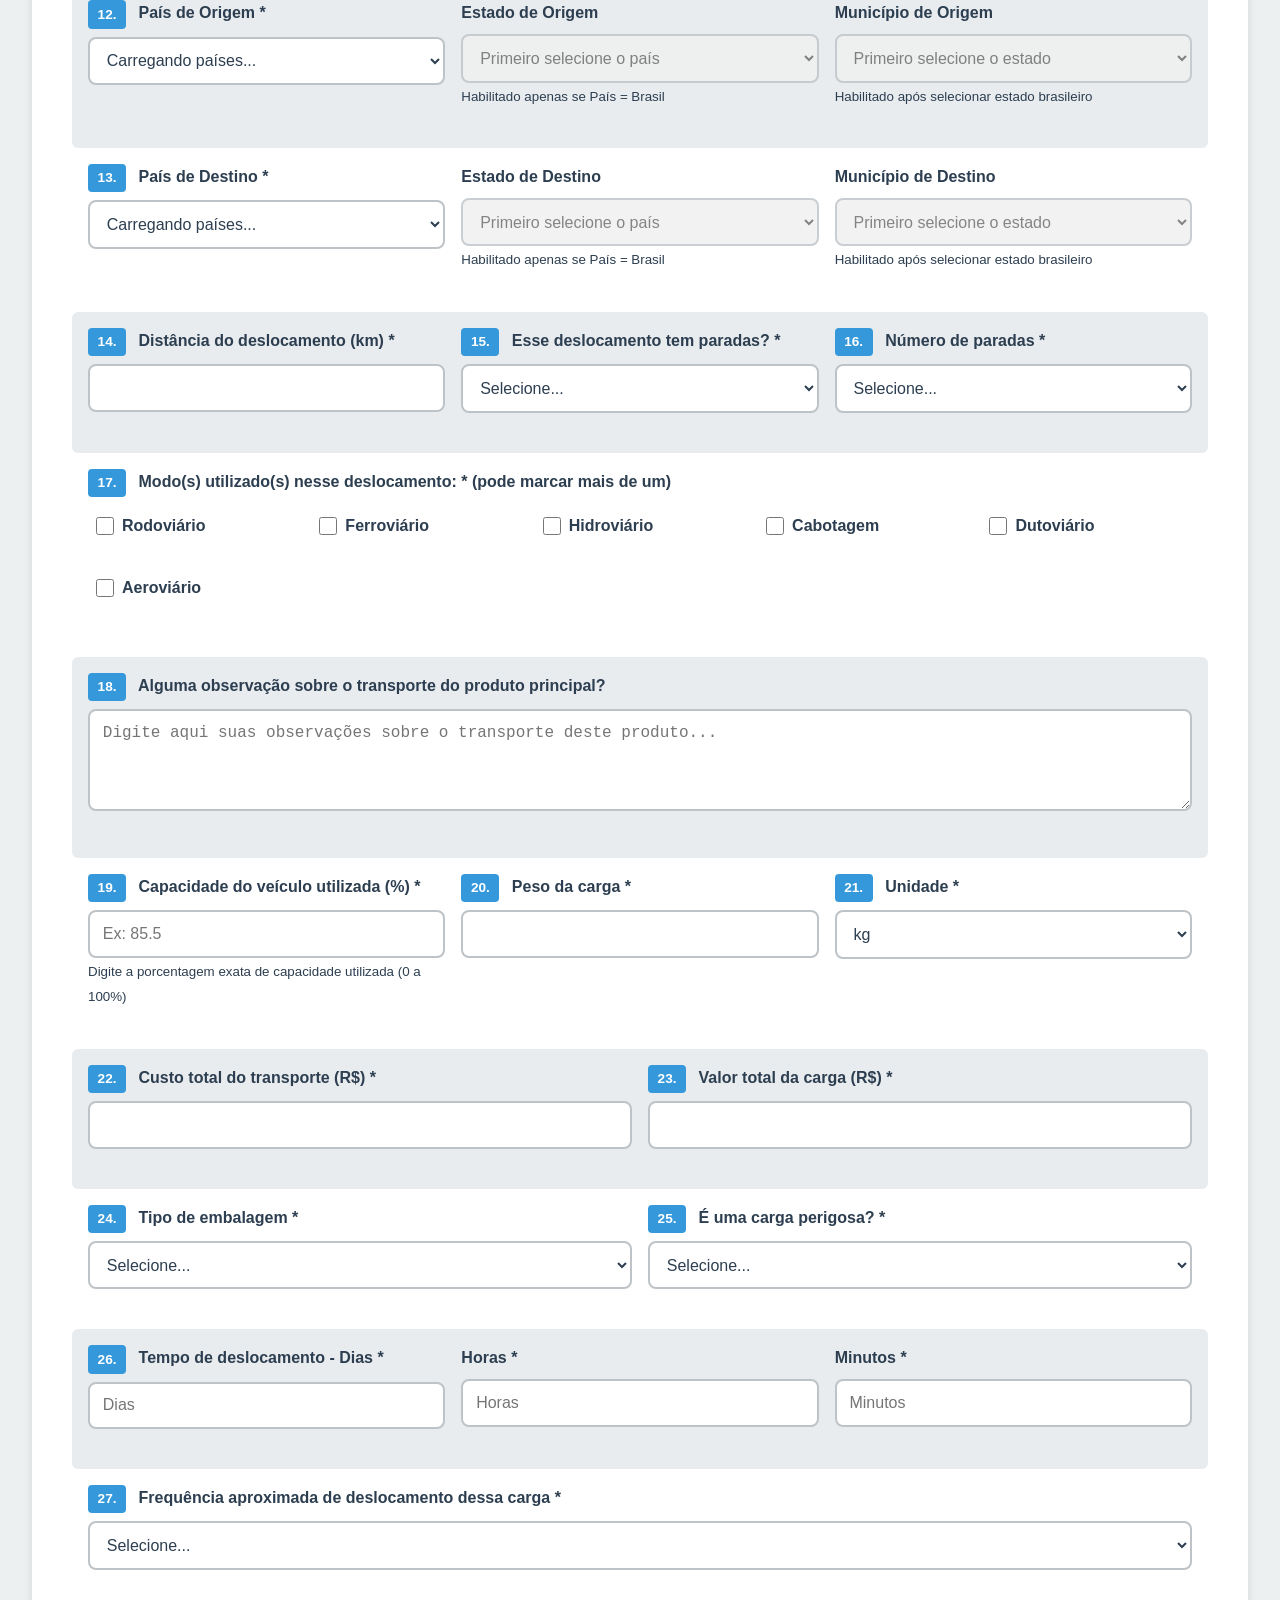
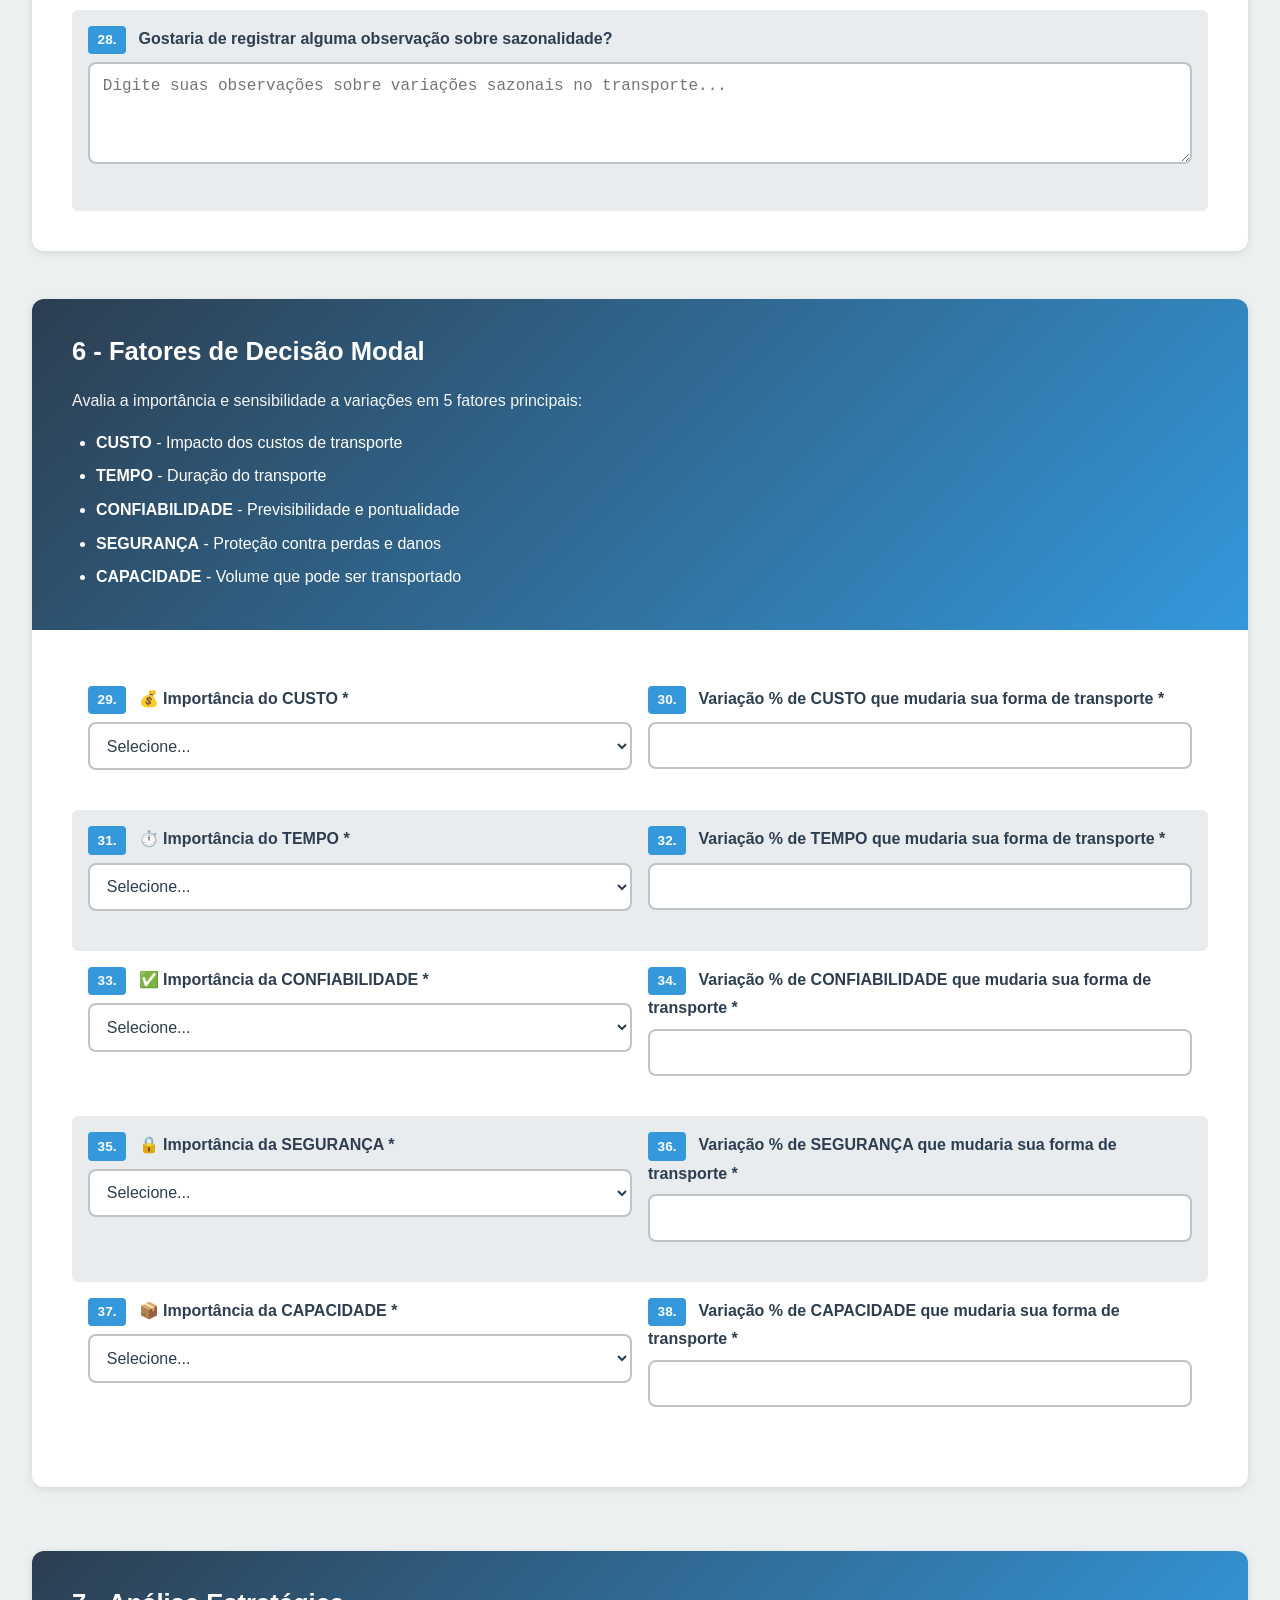
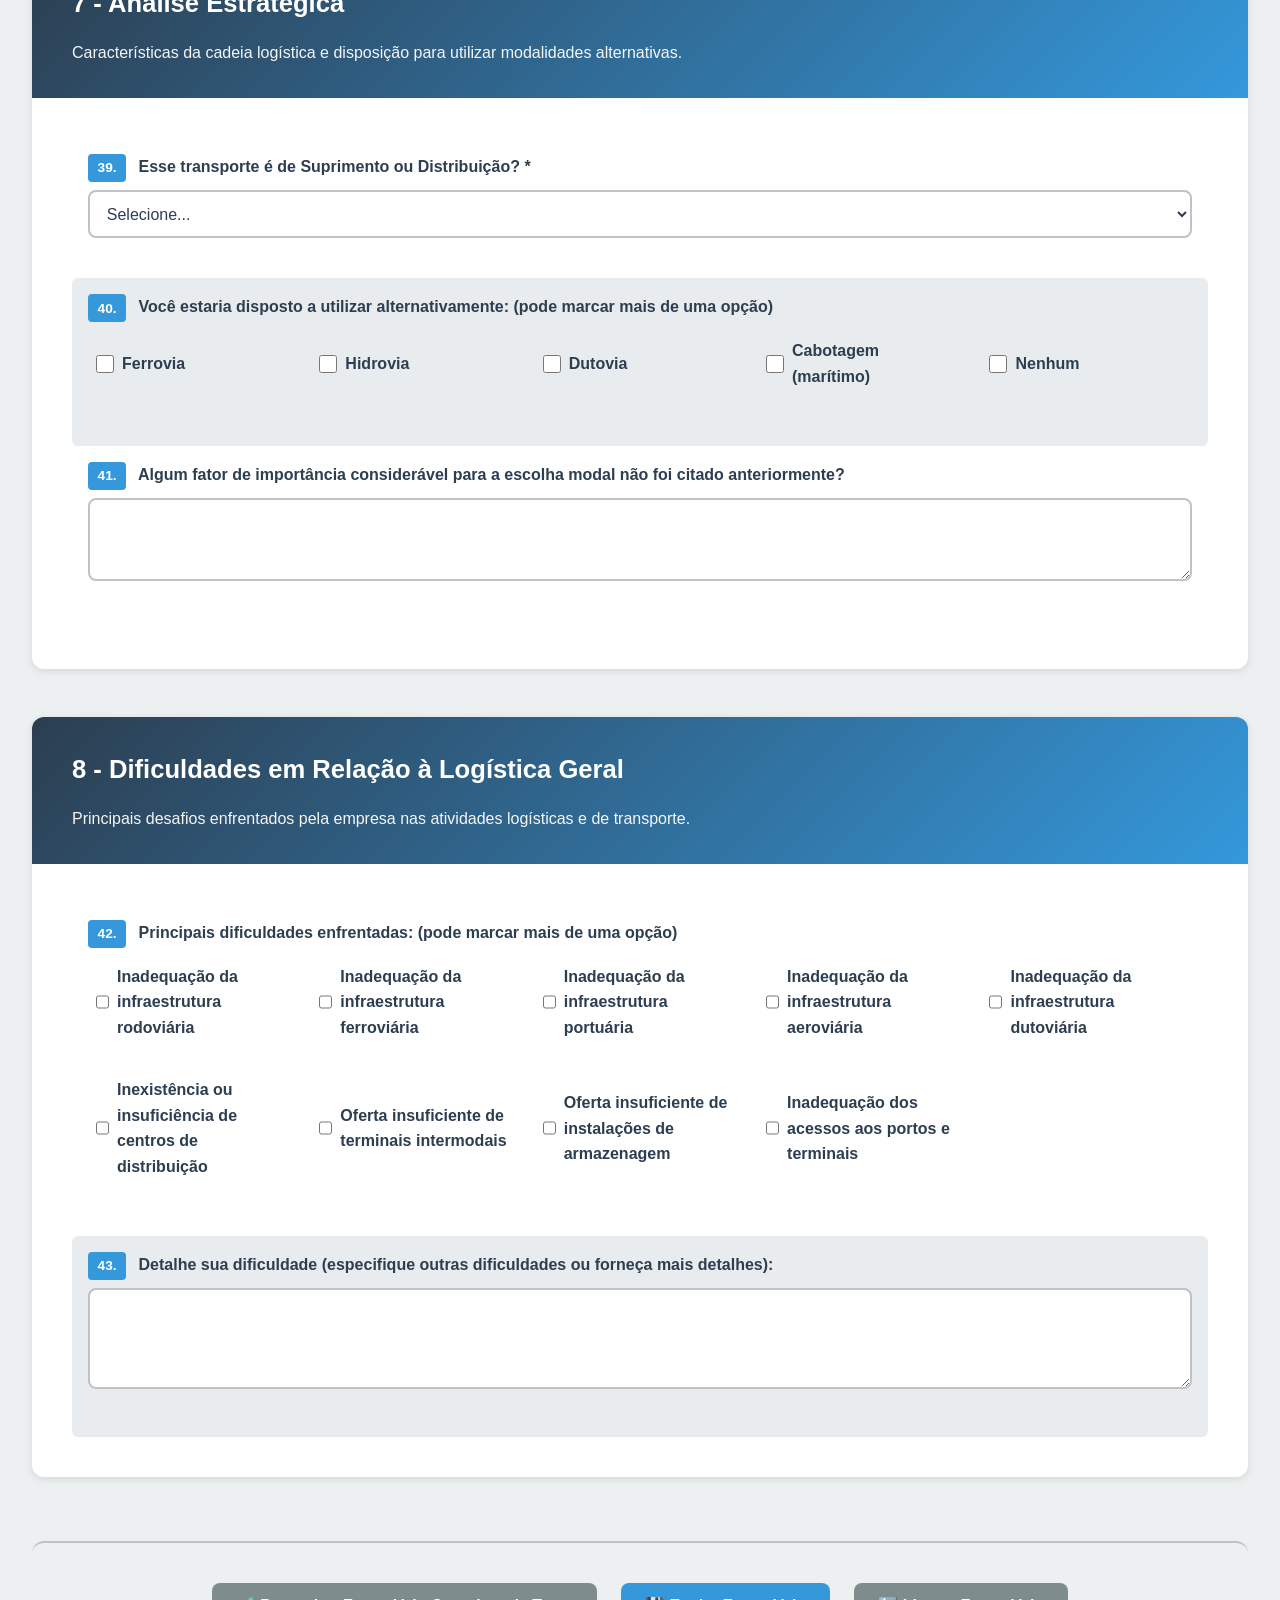
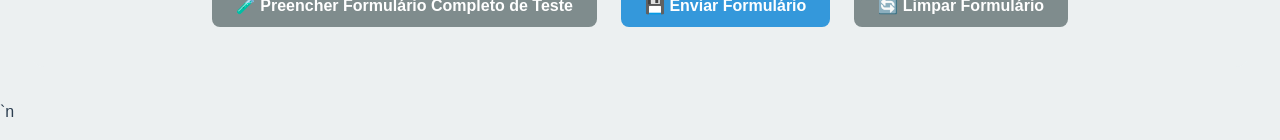
==== commit efb88068: "feat: padronizar hero da pagina inicial" ====
--- a/frontend/html/index.html
+++ b/frontend/html/index.html
@@ -54,9 +54,11 @@
     <!-- Página 1: Formulário -->
     <div id="page-formulario" class="page active">
         <div class="container">
-            <div class="page-header">
+            <div class="page-header page-hero">
+                <div class="page-hero__icon" aria-hidden="true"><svg viewBox="0 0 24 24"><path d="M7 2h10a2 2 0 0 1 2 2v16a2 2 0 0 1-2 2H7a2 2 0 0 1-2-2V4a2 2 0 0 1 2-2zm2 4h6V4H9v2zm-1 4h8v2H8v-2zm0 4h8v2H8v-2z"/></svg></div>
                 <h2>Formulário de Entrevista com Embarcadores</h2>
                 <p>Caracterização do transporte de mercadorias no Estado de São Paulo</p>
+                <div class="page-hero__badge">PLI 2050 · levantamento logístico</div>
             </div>
 
             <form id="entrevista-form">
--- a/frontend/css/index.css
+++ b/frontend/css/index.css
@@ -0,0 +1,1888 @@
+/* ============================================
+   INDEX.CSS - Estilos Globais para Todas as Páginas
+   Sistema PLI 2050 - Formulário de Entrevistas
+   
+   Páginas cobertas:
+   - Formulário (index.html)
+   - Respostas (respostas.html)
+   - Analytics (analytics.html)
+   - Instruções (instrucoes.html)
+   - Visualizador de Dados (visualizador.html)
+   ============================================ */
+
+/* ============================================
+   RESET E VARIÁVEIS CSS
+   ============================================ */
+
+:root {
+  --primary-color: #2c3e50;
+  --secondary-color: #3498db;
+  --accent-color: #e74c3c;
+  --success-color: #27ae60;
+  --warning-color: #f39c12;
+  --light-bg: #ecf0f1;
+  --card-bg: #ffffff;
+  --text-primary: #2c3e50;
+  --text-secondary: #7f8c8d;
+  --border-color: #bdc3c7;
+  --shadow: 0 2px 8px rgba(0, 0, 0, 0.1);
+  --shadow-lg: 0 4px 16px rgba(0, 0, 0, 0.15);
+}
+
+* {
+  margin: 0;
+  padding: 0;
+  box-sizing: border-box;
+}
+
+body {
+  font-family: "Segoe UI", Tahoma, Geneva, Verdana, sans-serif;
+  background: var(--light-bg);
+  color: var(--text-primary);
+  line-height: 1.6;
+}
+
+/* ============================================
+   NAVEGAÇÃO
+   ============================================ */
+
+.navbar {
+  background: var(--primary-color);
+  color: white;
+  padding: 1rem 0;
+  box-shadow: var(--shadow);
+  position: sticky;
+  top: 0;
+  z-index: 1000;
+}
+
+.nav-container {
+  max-width: 1400px;
+  margin: 0 auto;
+  padding: 0 2rem;
+  display: flex;
+  justify-content: space-between;
+  align-items: center;
+  flex-wrap: wrap;
+}
+
+.nav-brand h1 {
+  font-size: 1.8rem;
+  margin-bottom: 0.2rem;
+}
+
+.nav-brand p {
+  font-size: 0.9rem;
+  opacity: 0.9;
+}
+
+.nav-menu {
+  display: flex;
+  gap: 1rem;
+}
+
+.nav-btn {
+  background: transparent;
+  color: white;
+  border: 2px solid rgba(255, 255, 255, 0.3);
+  padding: 0.7rem 1.5rem;
+  border-radius: 8px;
+  cursor: pointer;
+  font-size: 1rem;
+  font-weight: 500;
+  transition: all 0.3s ease;
+  display: flex;
+  align-items: center;
+  gap: 0.5rem;
+}
+
+.nav-btn:hover {
+  background: rgba(255, 255, 255, 0.1);
+  border-color: rgba(255, 255, 255, 0.5);
+  transform: translateY(-2px);
+}
+
+.nav-btn.active {
+  background: var(--secondary-color);
+  border-color: var(--secondary-color);
+}
+
+.nav-link-clean {
+  text-decoration: none;
+  display: inline-flex;
+  align-items: center;
+  gap: 0.5rem;
+}
+
+/* ============================================
+   CONTAINERS E LAYOUT
+   ============================================ */
+
+.container {
+  max-width: 1400px;
+  margin: 0 auto;
+  padding: 2rem;
+}
+
+.page-header {
+  text-align: center;
+  margin-bottom: 2rem;
+}
+
+.page-header h2 {
+  font-size: 2.2rem;
+  color: var(--primary-color);
+  margin-bottom: 0.5rem;
+}
+
+.page-header p {
+  color: var(--text-secondary);
+  font-size: 1.1rem;
+}
+
+/* Hero padrao das aplicacoes SIGMA-PLI. */
+.page-header.page-hero {
+  padding: 48px 32px;
+  background: linear-gradient(135deg, #003b5a 0%, #1c3d59 60%, #116593 100%);
+  border-radius: 16px;
+  box-shadow: 0 12px 28px rgba(28, 61, 89, 0.22);
+  position: relative;
+  overflow: hidden;
+}
+.page-header.page-hero::before {
+  content: "";
+  position: absolute;
+  inset: 0;
+  background: radial-gradient(ellipse at 70% 40%, rgba(62, 194, 110, 0.12) 0%, transparent 60%);
+  pointer-events: none;
+}
+.page-header.page-hero > * { position: relative; }
+.page-header.page-hero h2 { color: #fff; font-size: clamp(2rem, 4vw, 3.25rem); margin-bottom: .5rem; }
+.page-header.page-hero p { color: rgba(255,255,255,.82); }
+.page-hero__icon { width: 64px; height: 64px; background: rgba(255,255,255,.12); border-radius: 50%; display: flex; align-items: center; justify-content: center; margin: 0 auto 16px; }
+.page-hero__icon svg { width: 34px; height: 34px; fill: #3ec26e; }
+.page-hero__badge { display: inline-flex; margin-top: 12px; background: rgba(62,194,110,.18); border: 1px solid rgba(62,194,110,.4); color: #3ec26e; border-radius: 100px; padding: 4px 14px; font-size: .9rem; font-weight: 600; }
+
+/* Sistema de navegação entre páginas */
+.page {
+  display: none;
+}
+
+.page.active {
+  display: block;
+  animation: fadeIn 0.3s ease;
+}
+
+@keyframes fadeIn {
+  from {
+    opacity: 0;
+    transform: translateY(10px);
+  }
+  to {
+    opacity: 1;
+    transform: translateY(0);
+  }
+}
+
+/* ============================================
+   CARDS
+   ============================================ */
+
+.card {
+  background: var(--card-bg);
+  border-radius: 12px;
+  box-shadow: var(--shadow);
+  margin-bottom: 3rem;
+  overflow: hidden;
+  transition:
+    transform 0.3s ease,
+    box-shadow 0.3s ease;
+}
+
+.card:hover {
+  transform: translateY(-4px);
+  box-shadow: var(--shadow-lg);
+}
+
+.card-header {
+  background: linear-gradient(
+    135deg,
+    var(--primary-color),
+    var(--secondary-color)
+  );
+  color: white;
+  padding: 2rem 2.5rem;
+}
+
+.card-header.centered {
+  text-align: center;
+}
+
+.card-header h3 {
+  font-size: 1.6rem;
+  margin-bottom: 0.8rem;
+  font-weight: 600;
+}
+
+.card-intro {
+  margin-top: 1rem;
+  font-size: 1rem;
+  opacity: 0.95;
+  line-height: 1.6;
+}
+
+.intro-list {
+  margin-top: 1rem;
+  margin-left: 1.5rem;
+}
+
+.intro-list li {
+  margin-bottom: 0.5rem;
+}
+
+.card-body {
+  padding: 2.5rem;
+}
+
+/* Espaçamento extra entre grupos de cards */
+#card-0 {
+  margin-bottom: 4rem;
+}
+
+#card-4 {
+  margin-bottom: 4rem;
+}
+
+#card-6 {
+  margin-bottom: 4rem;
+}
+
+#card-8 {
+  margin-bottom: 4rem;
+}
+
+/* ============================================
+   FORMULÁRIOS - ELEMENTOS GERAIS
+   ============================================ */
+
+.form-group {
+  margin-bottom: 1.5rem;
+}
+
+.form-group label {
+  display: block;
+  margin-bottom: 0.5rem;
+  font-weight: 600;
+  color: var(--text-primary);
+}
+
+.question-number {
+  display: inline-block;
+  background: var(--secondary-color);
+  color: white;
+  padding: 0.2rem 0.6rem;
+  border-radius: 4px;
+  font-size: 0.85rem;
+  margin-right: 0.5rem;
+  font-weight: 700;
+}
+
+.form-group input[type="text"],
+.form-group input[type="email"],
+.form-group input[type="tel"],
+.form-group input[type="number"],
+.form-group select,
+.form-group textarea {
+  width: 100%;
+  padding: 0.8rem;
+  border: 2px solid var(--border-color);
+  border-radius: 8px;
+  font-size: 1rem;
+  transition: border-color 0.3s ease;
+  background-color: white;
+  color: var(--text-primary);
+}
+
+/* Força cor de texto em options - SEMPRE PRETO E VISÍVEL */
+.form-group select option,
+select.table-input option,
+select option {
+  background-color: white !important;
+  color: #000000 !important;
+  font-weight: normal !important;
+}
+
+/* Garante que options disabled também sejam visíveis */
+.form-group select:disabled option,
+select.table-input:disabled option,
+select:disabled option {
+  background-color: #f0f0f0 !important;
+  color: #333333 !important;
+}
+
+/* Campos desabilitados */
+.form-group select:disabled,
+.form-group input:disabled,
+select.table-input:disabled {
+  background-color: #f0f0f0;
+  color: #666; /* Cor mais escura para melhor legibilidade */
+  cursor: not-allowed;
+  opacity: 0.8; /* Menos opacidade para melhor contraste */
+}
+
+.form-group input:focus,
+.form-group select:focus,
+.form-group textarea:focus {
+  outline: none;
+  border-color: var(--secondary-color);
+}
+
+.form-row {
+  display: grid;
+  grid-template-columns: repeat(auto-fit, minmax(200px, 1fr));
+  gap: 1rem;
+  padding: 1rem;
+  border-radius: 6px;
+  transition: background-color 0.2s ease;
+}
+
+/* Efeito zebrado para form-rows dentro de card-body */
+.card-body > .form-row:nth-of-type(odd) {
+  background-color: transparent;
+}
+
+.card-body > .form-row:nth-of-type(even) {
+  background-color: #e9ecef;
+}
+
+/* Hover APENAS nas linhas pares (cinza) */
+.card-body > .form-row:nth-of-type(even):hover {
+  background-color: #dee2e6 !important;
+}
+
+.help-text {
+  font-size: 0.9rem;
+  color: var(--text-secondary);
+  margin-bottom: 1rem;
+}
+
+.readonly-field {
+  background-color: #f5f5f5 !important;
+  cursor: not-allowed;
+}
+
+.hidden-field {
+  display: none;
+}
+
+.hidden-field-spaced {
+  margin-top: 1rem;
+}
+
+/* ============================================
+   CHECKBOX E RADIO GROUPS
+   ============================================ */
+
+.checkbox-group {
+  display: grid;
+  grid-template-columns: repeat(auto-fit, minmax(180px, 1fr));
+  gap: 0.8rem;
+}
+
+.checkbox-group label {
+  display: flex;
+  align-items: center;
+  gap: 0.5rem;
+  padding: 0.5rem;
+  border-radius: 6px;
+  cursor: pointer;
+  transition: background 0.2s ease;
+}
+
+.checkbox-group label:hover {
+  background: var(--light-bg);
+}
+
+.checkbox-group input[type="checkbox"] {
+  width: 18px;
+  height: 18px;
+  cursor: pointer;
+}
+
+.radio-group {
+  display: flex;
+  flex-direction: column;
+  gap: 1rem;
+}
+
+.radio-label {
+  display: flex;
+  align-items: center;
+  gap: 0.8rem;
+  padding: 1rem;
+  border: 2px solid var(--border-color);
+  border-radius: 8px;
+  cursor: pointer;
+  transition: all 0.3s ease;
+  background: white;
+}
+
+.radio-label:hover {
+  border-color: var(--secondary-color);
+  background: #f8f9fa;
+}
+
+.radio-label input[type="radio"] {
+  width: 20px;
+  height: 20px;
+  cursor: pointer;
+  accent-color: var(--secondary-color);
+}
+
+.radio-label input[type="radio"]:checked + span {
+  font-weight: 600;
+  color: var(--secondary-color);
+}
+
+.radio-label span {
+  font-size: 1rem;
+  transition: all 0.3s ease;
+}
+
+/* ============================================
+   INPUTS ESPECIAIS
+   ============================================ */
+
+.time-input {
+  display: flex;
+  align-items: center;
+  gap: 1rem;
+  flex-wrap: wrap;
+}
+
+.time-input input {
+  width: 100px;
+}
+
+.time-input span {
+  color: var(--text-secondary);
+  font-weight: 500;
+}
+
+/* ============================================
+   TABELAS
+   ============================================ */
+
+.table-container {
+  overflow-x: auto;
+  margin-top: 1rem;
+}
+
+table {
+  width: 100%;
+  border-collapse: collapse;
+}
+
+th {
+  background: var(--primary-color);
+  color: white;
+  padding: 1rem;
+  text-align: left;
+  font-weight: 600;
+}
+
+td {
+  padding: 0.8rem;
+  border-bottom: 1px solid var(--border-color);
+}
+td {
+  vertical-align: middle;
+}
+
+.table-input {
+  width: 100%;
+  padding: 0.5rem;
+  border: 1px solid var(--border-color);
+  border-radius: 4px;
+  font-size: 0.9rem;
+  background-color: white;
+  color: var(--text-primary);
+}
+
+.table-input option {
+  background-color: white;
+  color: var(--text-primary);
+}
+
+/* Containers para dropdowns de produtos (Q8) */
+.produto-origem-container,
+.produto-destino-container {
+  display: flex;
+  flex-direction: column;
+  gap: 4px;
+}
+
+.produto-origem-container select,
+.produto-destino-container select,
+.produto-origem-container input,
+.produto-destino-container input {
+  width: 100%;
+  font-size: 0.85rem;
+  color: #000000 !important; /* Garante texto preto */
+}
+
+/* ============================================
+   PRODUTOS Q8 - Ajustes de altura e visual
+   ============================================ */
+
+/* Altura padrão por select/input (single row) usado na coluna Origem/Destino */
+.produto-origem-container,
+.produto-destino-container {
+  --produto-single-height: 36px; /* valor default que funciona na maioria dos dispositivos */
+}
+
+/* Força altura dos selects (estado/municipio/país) para que 3 empilhados fiquem com altura total equivalente ao multi-select */
+.produto-origem-container select,
+.produto-origem-container input,
+.produto-destino-container select,
+.produto-destino-container input {
+  height: var(--produto-single-height);
+  line-height: 1.2;
+}
+
+/* Faz o multi-select de modalidades ter altura equivalente a 3 selects empilhados */
+select.table-input[multiple] {
+  height: calc(var(--produto-single-height) * 3 + 8px);
+  min-height: calc(var(--produto-single-height) * 3 + 8px);
+  overflow-y: auto;
+}
+
+/* Ajuste para telas pequenas: reduzir altura dos selects */
+@media (max-width: 768px) {
+  .produto-origem-container,
+  .produto-destino-container {
+    --produto-single-height: 32px;
+  }
+  select.table-input[multiple] {
+    height: calc(var(--produto-single-height) * 3 + 8px);
+  }
+}
+
+/* Options dos dropdowns de produtos - SEMPRE PRETO */
+.produto-origem-container select option,
+.produto-destino-container select option,
+.produto-pais-select option,
+.produto-estado-select option,
+.produto-municipio-select option {
+  background-color: white !important;
+  color: #000000 !important;
+  font-weight: normal !important;
+}
+
+.produto-pais-select {
+  font-weight: 600;
+  color: #000000 !important;
+}
+
+.produto-estado-select,
+.produto-municipio-select {
+  font-size: 0.85rem;
+  color: #000000 !important;
+}
+
+.produto-text-input {
+  font-style: italic;
+}
+
+/* Tabelas de respostas */
+.table-responsive {
+  overflow-x: auto;
+}
+
+.resposta-table {
+  width: 100%;
+  border-collapse: collapse;
+  margin-top: 1rem;
+}
+
+.resposta-table th {
+  background: var(--secondary-color);
+  color: white;
+  padding: 0.8rem;
+  text-align: left;
+  font-size: 0.9rem;
+}
+
+.resposta-table td {
+  padding: 0.8rem;
+  border-bottom: 1px solid var(--border-color);
+  font-size: 0.9rem;
+}
+
+.resposta-table tr:hover {
+  background: var(--light-bg);
+}
+
+.example-table {
+  width: 100%;
+  border-collapse: collapse;
+  margin: 1rem 0;
+  font-size: 0.95rem;
+}
+
+.example-table th,
+.example-table td {
+  padding: 0.8rem;
+  border: 1px solid #ddd;
+  text-align: left;
+}
+
+.example-table th {
+  background: var(--primary-color);
+  color: white;
+  font-weight: bold;
+}
+
+.example-table tr:nth-child(even) {
+  background: #f8f9fa;
+}
+
+.example-table tr:hover {
+  background: #e9ecef;
+}
+
+/* ============================================
+   BOTÕES
+   ============================================ */
+
+.btn-primary,
+.btn-secondary,
+.btn-add,
+.btn-remove,
+.btn-delete {
+  padding: 0.8rem 1.5rem;
+  border: none;
+  border-radius: 8px;
+  font-size: 1rem;
+  font-weight: 600;
+  cursor: pointer;
+  transition: all 0.3s ease;
+}
+
+.btn-primary {
+  background: var(--secondary-color);
+  color: white;
+}
+
+.btn-primary:hover {
+  background: #2980b9;
+  transform: translateY(-2px);
+  box-shadow: var(--shadow);
+}
+
+.btn-secondary {
+  background: var(--text-secondary);
+  color: white;
+}
+
+.btn-secondary:hover {
+  background: #6c7a7b;
+}
+
+.btn-outline {
+  background: transparent;
+  color: var(--primary-color);
+  border: 2px solid var(--primary-color);
+}
+
+.btn-outline:hover {
+  background: var(--primary-color);
+  color: white;
+  transform: translateY(-2px);
+}
+
+.btn-add {
+  background: var(--success-color);
+  color: white;
+  margin-bottom: 1rem;
+}
+
+.btn-add:hover {
+  background: #229954;
+}
+
+.btn-remove {
+  background: var(--accent-color);
+  color: white;
+  padding: 0.5rem 1rem;
+}
+
+.btn-remove:hover {
+  background: #c0392b;
+}
+
+.btn-confirm {
+  background: #95a5a6;
+  color: white;
+  padding: 0.5rem 0.8rem;
+  margin-right: 0.3rem;
+  border: 2px solid transparent;
+  border-radius: 6px;
+  font-size: 0.9rem;
+  cursor: pointer;
+  transition: all 0.3s ease;
+}
+
+.btn-confirm:hover {
+  background: #7f8c8d;
+  transform: scale(1.05);
+}
+
+.btn-confirm-ativo {
+  background: var(--success-color) !important;
+  border-color: #1e8449;
+  font-weight: bold;
+}
+
+.btn-confirm-ativo:hover {
+  background: #229954 !important;
+}
+
+.produto-acoes {
+  display: flex;
+  gap: 0.3rem;
+  align-items: center;
+  justify-content: center;
+}
+
+.produto-confirmado {
+  background-color: #f0fdf4;
+  border-left: 4px solid var(--success-color);
+  opacity: 1;
+}
+
+.produto-confirmado td {
+  background-color: rgba(39, 174, 96, 0.05);
+}
+
+/* ============================================
+   MODAL DE PRÉVIA DO PRODUTO (Q8)
+   ============================================ */
+.produtos-confirmados-container {
+  background: #f8f9fa;
+  border: 2px solid var(--primary-color);
+  border-radius: 12px;
+  margin: 2rem 0;
+  padding: 1.5rem;
+  transition: all 0.3s ease;
+  max-height: 400px; /* ⭐ Altura máxima drasticamente reduzida */
+  overflow-y: auto; /* ⭐ Scroll vertical quando necessário */
+}
+
+.produtos-confirmados-container:not(.hidden-field) {
+  background: #fff;
+  box-shadow: 0 4px 12px rgba(0, 0, 0, 0.1);
+}
+
+.produtos-confirmados-header {
+  display: flex;
+  justify-content: space-between;
+  align-items: center;
+  margin-bottom: 1rem;
+  padding-bottom: 0.8rem; /* ⭐ Reduzido padding */
+  border-bottom: 1px solid #e9ecef;
+  position: sticky; /* ⭐ Header fixo no topo ao scrollar */
+  top: 0;
+  background: #fff;
+  z-index: 10;
+}
+
+.produtos-confirmados-header h4 {
+  margin: 0;
+  color: var(--primary-color);
+  font-size: 1rem; /* ⭐ Fonte reduzida */
+  font-weight: 600;
+}
+
+.produtos-confirmados-close {
+  background: rgba(220, 53, 69, 0.1);
+  border: none;
+  color: #dc3545;
+  font-size: 1.5rem;
+  width: 32px;
+  height: 32px;
+  border-radius: 50%;
+  cursor: pointer;
+  display: flex;
+  align-items: center;
+  justify-content: center;
+  transition: all 0.2s;
+}
+
+.produtos-confirmados-close:hover {
+  background: rgba(220, 53, 69, 0.2);
+  transform: scale(1.1);
+}
+
+.produtos-confirmados-body {
+  margin-bottom: 0.8rem; /* ⭐ Reduzido margin */
+  max-height: 280px; /* ⭐ Altura máxima do corpo */
+  overflow-y: auto; /* ⭐ Scroll interno */
+}
+
+.produtos-confirmados-intro {
+  color: #666;
+  margin-bottom: 0.8rem; /* ⭐ Reduzido margin */
+  font-size: 0.85rem; /* ⭐ Fonte menor */
+}
+
+.produtos-confirmados-intro code {
+  background: #e8f4fd;
+  color: var(--primary-color);
+  padding: 2px 8px;
+  border-radius: 4px;
+  font-family: "Courier New", monospace;
+  font-weight: 600;
+}
+
+.produto-confirmado-item {
+  background: white;
+  border: 1px solid #e9ecef;
+  border-radius: 8px;
+  margin-bottom: 0.5rem; /* ⭐ Reduzido ainda mais */
+  overflow: hidden;
+}
+
+.produto-confirmado-header {
+  background: linear-gradient(135deg, var(--primary-color) 0%, #1a5276 100%);
+  color: white;
+  padding: 0.4rem 0.8rem; /* ⭐ Reduzido ainda mais */
+  font-weight: 600;
+  font-size: 0.85rem; /* ⭐ Fonte menor */
+}
+
+.produto-confirmado-body {
+  padding: 0.5rem; /* ⭐ Reduzido ainda mais */
+}
+
+.produto-confirmado-table {
+  width: 100%;
+  border-collapse: collapse;
+  font-size: 0.8rem; /* ⭐ Fonte menor */
+}
+
+.produto-confirmado-table th,
+.produto-confirmado-table td {
+  padding: 0.3rem 0.5rem; /* ⭐ Reduzido ainda mais */
+  text-align: left;
+  border-bottom: 1px solid #e9ecef;
+}
+
+.produto-confirmado-table th {
+  background: #f8f9fa;
+  font-weight: 600;
+  color: #495057;
+  font-size: 0.75rem; /* ⭐ Fonte menor */
+  text-transform: uppercase;
+  letter-spacing: 0.5px;
+  width: 35%; /* ⭐ Largura ajustada */
+}
+
+.produto-confirmado-table tr:hover td {
+  background: #f8f9fa;
+}
+
+.produto-confirmado-table td:first-child {
+  font-family: "Courier New", monospace;
+  color: var(--primary-color);
+  font-weight: 500;
+}
+
+.produto-confirmado-table td:last-child {
+  color: #2c3e50;
+  word-break: break-word;
+}
+
+.produto-confirmado-valor-vazio {
+  color: #adb5bd;
+  font-style: italic;
+}
+
+.produto-confirmado-valor-array {
+  background: #e8f5e8;
+  padding: 2px 6px;
+  border-radius: 3px;
+  display: inline-block;
+  font-size: 0.8rem;
+}
+
+.produtos-confirmados-footer {
+  text-align: center;
+  padding-top: 0.8rem; /* ⭐ Reduzido padding */
+  border-top: 1px solid #e9ecef;
+  position: sticky; /* ⭐ Footer fixo no fundo ao scrollar */
+  bottom: 0;
+  background: #fff;
+  z-index: 10;
+}
+
+.btn-produtos-close {
+  background: #6c757d;
+  color: white;
+  border: none;
+  padding: 0.5rem 1.5rem; /* ⭐ Reduzido padding */
+  border-radius: 6px;
+  cursor: pointer;
+  font-weight: 500;
+  font-size: 0.9rem; /* ⭐ Fonte menor */
+  transition: all 0.2s;
+}
+
+.btn-produtos-close:hover {
+  background: #5a6268;
+}
+
+/* Ícone de ajuda para Modalidade (seleção múltipla) */
+.modalidade-help-icon {
+  display: inline-block;
+  margin-left: 0.3rem;
+  font-size: 0.85rem;
+  cursor: help;
+  opacity: 0.8;
+  vertical-align: middle;
+}
+
+.modalidade-help-icon:hover {
+  opacity: 1;
+}
+
+/* Destacar select de Modalidade quando múltiplos valores selecionados */
+select[name^="produto-modalidade"][multiple] option:checked {
+  background: linear-gradient(135deg, #28a745 0%, #20c997 100%);
+  color: white;
+  font-weight: 600;
+}
+
+/* Firefox precisa de vendor prefix */
+select[name^="produto-modalidade"][multiple] option:checked {
+  background: -moz-linear-gradient(135deg, #28a745 0%, #20c997 100%);
+}
+
+.produtos-confirmados-empty {
+  text-align: center;
+  color: #6c757d;
+  font-style: italic;
+  padding: 2rem;
+  background: #f8f9fa;
+  border-radius: 8px;
+  margin: 1rem 0;
+}
+
+.btn-delete {
+  background: var(--accent-color);
+  color: white;
+}
+
+.btn-delete:hover {
+  background: #c0392b;
+}
+
+.form-actions {
+  display: flex;
+  gap: 1.5rem;
+  justify-content: center;
+  margin-top: 3rem;
+  padding: 2.5rem;
+  border-top: 2px solid var(--border-color);
+  background: var(--light-bg);
+  border-radius: 12px;
+}
+
+.actions-bar {
+  display: flex;
+  gap: 1rem;
+  justify-content: center;
+  margin-bottom: 2rem;
+  flex-wrap: wrap;
+}
+
+.button-group {
+  margin: 1rem 0;
+  display: flex;
+  gap: 0.5rem;
+  flex-wrap: wrap;
+}
+
+/* ============================================
+   CARDS DE RESPOSTAS
+   ============================================ */
+
+.resposta-card {
+  background: var(--card-bg);
+  border-radius: 12px;
+  box-shadow: var(--shadow);
+  margin-bottom: 2rem;
+  overflow: hidden;
+}
+
+.resposta-header {
+  background: var(--primary-color);
+  color: white;
+  padding: 1.5rem 2rem;
+  display: flex;
+  justify-content: space-between;
+  align-items: center;
+  flex-wrap: wrap;
+  gap: 1rem;
+}
+
+.resposta-header h3 {
+  margin: 0;
+  font-size: 1.5rem;
+}
+
+.resposta-meta {
+  font-size: 0.9rem;
+  opacity: 0.9;
+  margin-top: 0.3rem;
+}
+
+.resposta-body {
+  padding: 2rem;
+}
+
+.resposta-section {
+  margin-bottom: 2rem;
+  padding-bottom: 1.5rem;
+  border-bottom: 1px solid var(--border-color);
+}
+
+.resposta-section:last-child {
+  border-bottom: none;
+}
+
+.resposta-section h4 {
+  color: var(--secondary-color);
+  margin-bottom: 1rem;
+  font-size: 1.2rem;
+}
+
+.info-grid {
+  display: grid;
+  grid-template-columns: repeat(auto-fit, minmax(250px, 1fr));
+  gap: 1rem;
+}
+
+.info-grid div {
+  padding: 0.5rem;
+}
+
+.info-grid strong {
+  color: var(--primary-color);
+  display: block;
+  margin-bottom: 0.2rem;
+}
+
+/* ============================================
+   ANALYTICS - KPIs E GRÁFICOS
+   ============================================ */
+
+.kpi-grid {
+  display: grid;
+  grid-template-columns: repeat(auto-fit, minmax(220px, 1fr));
+  gap: 1.5rem;
+  margin-bottom: 3rem;
+}
+
+.kpi-card {
+  background: var(--card-bg);
+  border-radius: 12px;
+  padding: 1.5rem;
+  box-shadow: var(--shadow);
+  display: flex;
+  align-items: center;
+  gap: 1rem;
+  transition: transform 0.3s ease;
+}
+
+.kpi-card:hover {
+  transform: translateY(-5px);
+  box-shadow: var(--shadow-lg);
+}
+
+.kpi-icon {
+  font-size: 2.5rem;
+}
+
+.kpi-content {
+  flex: 1;
+}
+
+.kpi-value {
+  font-size: 2rem;
+  font-weight: 700;
+  color: var(--primary-color);
+  line-height: 1;
+}
+
+.kpi-label {
+  font-size: 0.9rem;
+  color: var(--text-secondary);
+  margin-top: 0.3rem;
+}
+
+.charts-grid {
+  display: grid;
+  grid-template-columns: repeat(auto-fit, minmax(400px, 1fr));
+  gap: 2rem;
+}
+
+.chart-card {
+  padding: 1.5rem;
+  min-height: 350px;
+  display: flex;
+  flex-direction: column;
+}
+
+.chart-card h3 {
+  margin-bottom: 1rem;
+  color: var(--primary-color);
+  font-size: 1.1rem;
+}
+
+.chart-card canvas {
+  flex: 1;
+}
+
+.factors-grid {
+  display: grid;
+  grid-template-columns: repeat(auto-fit, minmax(200px, 1fr));
+  gap: 1rem;
+}
+
+.factor-item {
+  background: var(--light-bg);
+  padding: 1rem;
+  border-radius: 8px;
+  display: flex;
+  flex-direction: column;
+  gap: 0.3rem;
+}
+
+.factor-item strong {
+  color: var(--primary-color);
+  font-size: 1.1rem;
+}
+
+/* ============================================
+   TAGS E BADGES
+   ============================================ */
+
+.tags {
+  display: flex;
+  flex-wrap: wrap;
+  gap: 0.5rem;
+}
+
+.tag {
+  background: var(--secondary-color);
+  color: white;
+  padding: 0.5rem 1rem;
+  border-radius: 20px;
+  font-size: 0.9rem;
+}
+
+.question-reference {
+  background: var(--secondary-color);
+  color: white;
+  padding: 0.2rem 0.6rem;
+  border-radius: 4px;
+  font-weight: bold;
+  font-size: 0.9rem;
+  display: inline-block;
+}
+
+/* ============================================
+   ESTADOS VAZIOS
+   ============================================ */
+
+.empty-state {
+  text-align: center;
+  padding: 4rem 2rem;
+  font-size: 1.2rem;
+  color: var(--text-secondary);
+}
+
+.empty-state-small {
+  text-align: center;
+  color: #6c757d;
+  padding: 1rem;
+}
+
+/* ============================================
+   INSTRUÇÕES - ESTILOS ESPECÍFICOS
+   ============================================ */
+
+.instructions-container {
+  max-width: 1000px;
+  margin: 0 auto;
+  padding: 2rem;
+}
+
+.instructions-header {
+  text-align: center;
+  margin-bottom: 2rem;
+  padding-bottom: 1rem;
+  border-bottom: 3px solid var(--primary-color);
+}
+
+.instructions-header h1 {
+  color: var(--primary-color);
+  font-size: 2rem;
+  margin-bottom: 0.5rem;
+}
+
+.subtitle {
+  color: #666;
+  font-size: 1.1rem;
+  font-style: italic;
+}
+
+.section {
+  margin-bottom: 2rem;
+}
+
+.section-title {
+  background: linear-gradient(
+    135deg,
+    var(--primary-color),
+    var(--secondary-color)
+  );
+  color: white;
+  padding: 1rem 1.5rem;
+  border-radius: 8px;
+  font-size: 1.3rem;
+  margin-bottom: 1rem;
+  display: flex;
+  align-items: center;
+  gap: 0.8rem;
+}
+
+.section-title .icon {
+  font-size: 1.5rem;
+}
+
+.subsection {
+  margin-bottom: 2rem;
+  padding-left: 1rem;
+}
+
+.subsection-title {
+  color: var(--primary-color);
+  font-size: 1.2rem;
+  font-weight: bold;
+  margin-bottom: 1rem;
+  display: flex;
+  align-items: center;
+  gap: 0.5rem;
+}
+
+.subsection-title .number {
+  background: var(--secondary-color);
+  color: white;
+  width: 30px;
+  height: 30px;
+  border-radius: 50%;
+  display: flex;
+  align-items: center;
+  justify-content: center;
+  font-size: 1rem;
+  flex-shrink: 0;
+}
+
+.instruction-text {
+  color: #333;
+  line-height: 1.6;
+  margin-bottom: 1rem;
+}
+
+.instruction-list {
+  list-style: none;
+  padding: 0;
+}
+
+.instruction-list li {
+  padding: 0.6rem 0.8rem;
+  margin-bottom: 0.6rem;
+  background: #f8f9fa;
+  border-left: 4px solid var(--secondary-color);
+  border-radius: 4px;
+}
+
+.sub-list {
+  list-style-type: lower-alpha;
+  margin-top: 0.5rem;
+}
+
+.highlight-box {
+  background: #fff3cd;
+  border-left: 4px solid #ffc107;
+  padding: 1rem;
+  border-radius: 4px;
+  margin: 1rem 0;
+}
+
+.highlight-box .title {
+  color: #856404;
+  font-weight: bold;
+  font-size: 1rem;
+  margin-bottom: 0.5rem;
+}
+
+.success-box {
+  background: #d4edda;
+  border-left: 4px solid #28a745;
+  padding: 1rem;
+  border-radius: 4px;
+  margin: 1rem 0;
+}
+
+.success-box .title {
+  color: #155724;
+  font-weight: bold;
+  font-size: 1rem;
+  margin-bottom: 0.5rem;
+}
+
+.info-box {
+  background: #d1ecf1;
+  border-left: 4px solid #17a2b8;
+  padding: 1rem;
+  border-radius: 4px;
+  margin: 1rem 0;
+}
+
+.info-box .title {
+  color: #0c5460;
+  font-weight: bold;
+  font-size: 1rem;
+  margin-bottom: 0.5rem;
+}
+
+.tip-icon {
+  color: #ffc107;
+}
+
+/* ============================================
+   VISUALIZADOR - ESTILOS ESPECÍFICOS
+   ============================================ */
+
+.storage-path-display {
+  font-family: monospace;
+  font-size: 0.9em;
+  background: #f8f9fa;
+  padding: 1rem;
+  border-radius: 4px;
+  word-break: break-all;
+}
+
+.raw-data-container {
+  display: none;
+  margin-top: 2rem;
+}
+
+.raw-data-display {
+  background: #f8f9fa;
+  padding: 1rem;
+  border-radius: 4px;
+  overflow-x: auto;
+  max-height: 500px;
+  border: 1px solid #dee2e6;
+}
+
+/* ============================================
+   SISTEMA DE FEEDBACK MODAL
+   ============================================ */
+
+.modal-overlay {
+  position: fixed;
+  top: 0;
+  left: 0;
+  right: 0;
+  bottom: 0;
+  background: rgba(0, 0, 0, 0.7);
+  display: none;
+  justify-content: center;
+  align-items: center;
+  z-index: 10000;
+  animation: fadeIn 0.3s;
+}
+
+.modal-overlay.active {
+  display: flex;
+}
+
+/* Wrapper para conteúdo + botão X */
+.modal-content-wrapper {
+  position: relative;
+  background: white;
+  padding: 2rem;
+  border-radius: 12px;
+  max-width: 600px;
+  width: 90%;
+  box-shadow: 0 10px 40px rgba(0, 0, 0, 0.3);
+  animation: slideIn 0.3s;
+  max-height: 90vh;
+  overflow-y: auto;
+}
+
+/* Botão X de fechar */
+.modal-close-btn {
+  position: absolute;
+  top: 15px;
+  right: 15px;
+  width: 36px;
+  height: 36px;
+  border: none;
+  background: rgba(0, 0, 0, 0.1);
+  color: #333;
+  font-size: 24px;
+  line-height: 1;
+  border-radius: 50%;
+  cursor: pointer;
+  transition: all 0.2s ease;
+  display: flex;
+  align-items: center;
+  justify-content: center;
+  z-index: 10001;
+  padding: 0;
+}
+
+.modal-close-btn:hover {
+  background: rgba(220, 53, 69, 0.1);
+  color: #dc3545;
+  transform: rotate(90deg);
+}
+
+.modal-close-btn:active {
+  transform: rotate(90deg) scale(0.95);
+}
+
+.feedback-success,
+.feedback-warning,
+.feedback-error {
+  background: transparent;
+  padding: 0;
+  border-radius: 0;
+  max-width: 100%;
+  width: 100%;
+  box-shadow: none;
+  animation: none;
+  max-height: none;
+  overflow-y: visible;
+}
+
+.feedback-icon {
+  font-size: 4rem;
+  text-align: center;
+  margin-bottom: 1rem;
+}
+
+.feedback-success {
+  border-left: 6px solid #28a745;
+  padding-left: 1rem;
+}
+
+.feedback-success h3 {
+  color: #28a745;
+}
+
+.feedback-warning {
+  border-left: 6px solid #ffc107;
+  padding-left: 1rem;
+}
+
+.feedback-warning h3 {
+  color: #f39c12;
+}
+
+.feedback-error {
+  border-left: 6px solid #dc3545;
+  padding-left: 1rem;
+}
+
+.feedback-error h3 {
+  color: #dc3545;
+}
+
+.feedback-success h3,
+.feedback-warning h3,
+.feedback-error h3 {
+  margin-bottom: 1rem;
+  font-size: 1.5rem;
+}
+
+.feedback-success p,
+.feedback-warning p,
+.feedback-error p {
+  margin-bottom: 0.75rem;
+  line-height: 1.6;
+}
+
+.feedback-details,
+.feedback-instrucoes,
+.feedback-solucao {
+  background: #f8f9fa;
+  padding: 1rem;
+  border-radius: 6px;
+  margin: 1rem 0;
+}
+
+.feedback-instrucoes ul,
+.feedback-details ul {
+  margin-left: 1.5rem;
+  margin-top: 0.5rem;
+}
+
+.feedback-instrucoes li,
+.feedback-details li {
+  margin-bottom: 0.5rem;
+}
+
+.feedback-technical {
+  margin-top: 1rem;
+  cursor: pointer;
+}
+
+.feedback-technical summary {
+  color: #666;
+  font-size: 0.9rem;
+  padding: 0.5rem;
+  background: #f0f0f0;
+  border-radius: 4px;
+  -webkit-user-select: none;
+  -moz-user-select: none;
+  -ms-user-select: none;
+  user-select: none;
+}
+
+.feedback-technical summary:hover {
+  background: #e0e0e0;
+}
+
+.feedback-technical pre {
+  background: #2c3e50;
+  color: #ecf0f1;
+  padding: 1rem;
+  border-radius: 4px;
+  overflow-x: auto;
+  font-size: 0.85rem;
+  margin-top: 0.5rem;
+  font-family: "Courier New", monospace;
+}
+
+.feedback-details code,
+.feedback-solucao code {
+  background: #e9ecef;
+  padding: 0.2rem 0.4rem;
+  border-radius: 3px;
+  font-family: "Courier New", monospace;
+  font-size: 0.9rem;
+  color: #c7254e;
+}
+
+.error-highlight {
+  color: #dc3545;
+  font-weight: bold;
+}
+
+.feedback-success .btn-primary,
+.feedback-warning .btn-primary,
+.feedback-error .btn-primary {
+  background: var(--primary-color);
+  color: white;
+  border: none;
+  padding: 0.75rem 2rem;
+  border-radius: 6px;
+  cursor: pointer;
+  font-size: 1rem;
+  font-weight: 500;
+  margin-top: 1rem;
+  transition: background 0.3s;
+}
+
+.feedback-success .btn-primary:hover,
+.feedback-warning .btn-primary:hover,
+.feedback-error .btn-primary:hover {
+  background: #1a252f;
+}
+
+@keyframes slideIn {
+  from {
+    transform: translateY(-50px);
+    opacity: 0;
+  }
+  to {
+    transform: translateY(0);
+    opacity: 1;
+  }
+}
+
+/* ============================================
+   UTILITÁRIOS
+   ============================================ */
+
+.text-center {
+  text-align: center;
+}
+
+.margin-top-1 {
+  margin-top: 1rem;
+}
+
+.margin-top-half {
+  margin-top: 0.5rem;
+}
+
+.margin-bottom-2 {
+  margin-bottom: 2rem;
+}
+
+.mt-2 {
+  margin-top: 1rem;
+}
+
+.padding-left-1-half {
+  padding-left: 1.5rem;
+}
+
+.red-text {
+  color: red;
+}
+
+.link-primary {
+  color: var(--primary-color);
+  font-weight: bold;
+  text-decoration: underline;
+}
+
+.footer-style {
+  text-align: center;
+  padding: 2rem;
+  color: #666;
+  margin-top: 3rem;
+  border-top: 1px solid #ddd;
+}
+
+.footer-text-small {
+  margin-top: 1rem;
+  font-size: 0.9rem;
+}
+
+/* ============================================
+   RESPONSIVIDADE - TABLET
+   ============================================ */
+
+@media (max-width: 992px) {
+  .container {
+    padding: 1.5rem;
+  }
+
+  .card {
+    padding: 0;
+  }
+
+  .card-header {
+    padding: 1.5rem 2rem;
+  }
+
+  .card-body {
+    padding: 2rem;
+  }
+
+  .form-row {
+    grid-template-columns: 1fr;
+    gap: 0.8rem;
+  }
+}
+
+/* ============================================
+   RESPONSIVIDADE - MOBILE
+   ============================================ */
+
+@media (max-width: 768px) {
+  body {
+    font-size: 14px;
+  }
+
+  .nav-container {
+    flex-direction: column;
+    gap: 1rem;
+  }
+
+  .nav-menu {
+    width: 100%;
+    flex-direction: column;
+  }
+
+  .nav-btn {
+    width: 100%;
+    justify-content: center;
+  }
+
+  .container {
+    padding: 1rem;
+    max-width: 100%;
+  }
+
+  .page-header h2 {
+    font-size: 1.8rem;
+  }
+
+  .card-header h3 {
+    font-size: 1.3rem;
+  }
+
+  .card-intro {
+    font-size: 0.85rem;
+  }
+
+  .card-body {
+    padding: 1.5rem;
+  }
+
+  .question-number {
+    font-size: 0.75rem;
+    padding: 0.25rem 0.5rem;
+  }
+
+  .form-actions {
+    flex-direction: column;
+    gap: 1rem;
+  }
+
+  .btn-primary,
+  .btn-secondary {
+    width: 100%;
+    padding: 0.9rem;
+  }
+
+  .actions-bar {
+    flex-direction: column;
+  }
+
+  .actions-bar button {
+    width: 100%;
+  }
+
+  table {
+    font-size: 0.85rem;
+  }
+
+  th,
+  td {
+    padding: 0.6rem;
+  }
+
+  .checkbox-group {
+    grid-template-columns: repeat(auto-fit, minmax(150px, 1fr));
+  }
+
+  .time-input {
+    flex-direction: column;
+    align-items: flex-start;
+  }
+
+  .time-input input {
+    width: 100%;
+  }
+
+  .charts-grid {
+    grid-template-columns: 1fr;
+  }
+
+  .info-grid {
+    grid-template-columns: 1fr;
+  }
+
+  .kpi-grid {
+    grid-template-columns: 1fr;
+  }
+
+  .resposta-header {
+    flex-direction: column;
+    align-items: flex-start;
+  }
+}
+
+/* ============================================
+   RESPONSIVIDADE - MOBILE PEQUENO
+   ============================================ */
+
+@media (max-width: 480px) {
+  .container {
+    padding: 0.5rem;
+  }
+
+  .page-header h2 {
+    font-size: 1.5rem;
+  }
+
+  .card {
+    border-radius: 8px;
+    margin-bottom: 1.5rem;
+  }
+
+  .card-header {
+    padding: 1rem 1.5rem;
+  }
+
+  .card-body {
+    padding: 1rem;
+  }
+
+  .form-row {
+    padding: 0.8rem;
+  }
+
+  .checkbox-group {
+    grid-template-columns: 1fr;
+  }
+
+  input[type="text"],
+  input[type="email"],
+  input[type="tel"],
+  input[type="number"],
+  select,
+  textarea {
+    font-size: 16px; /* Previne zoom no iOS */
+  }
+}
+
+/* ============================================
+   IMPRESSÃO
+   ============================================ */
+
+@media print {
+  .navbar,
+  .actions-bar,
+  .form-actions,
+  .btn-delete,
+  .btn-remove {
+    display: none;
+  }
+
+  .page {
+    display: block !important;
+  }
+
+  .card {
+    break-inside: avoid;
+    box-shadow: none;
+    border: 1px solid #dee2e6;
+  }
+
+  .form-row:hover {
+    background-color: transparent !important;
+  }
+}
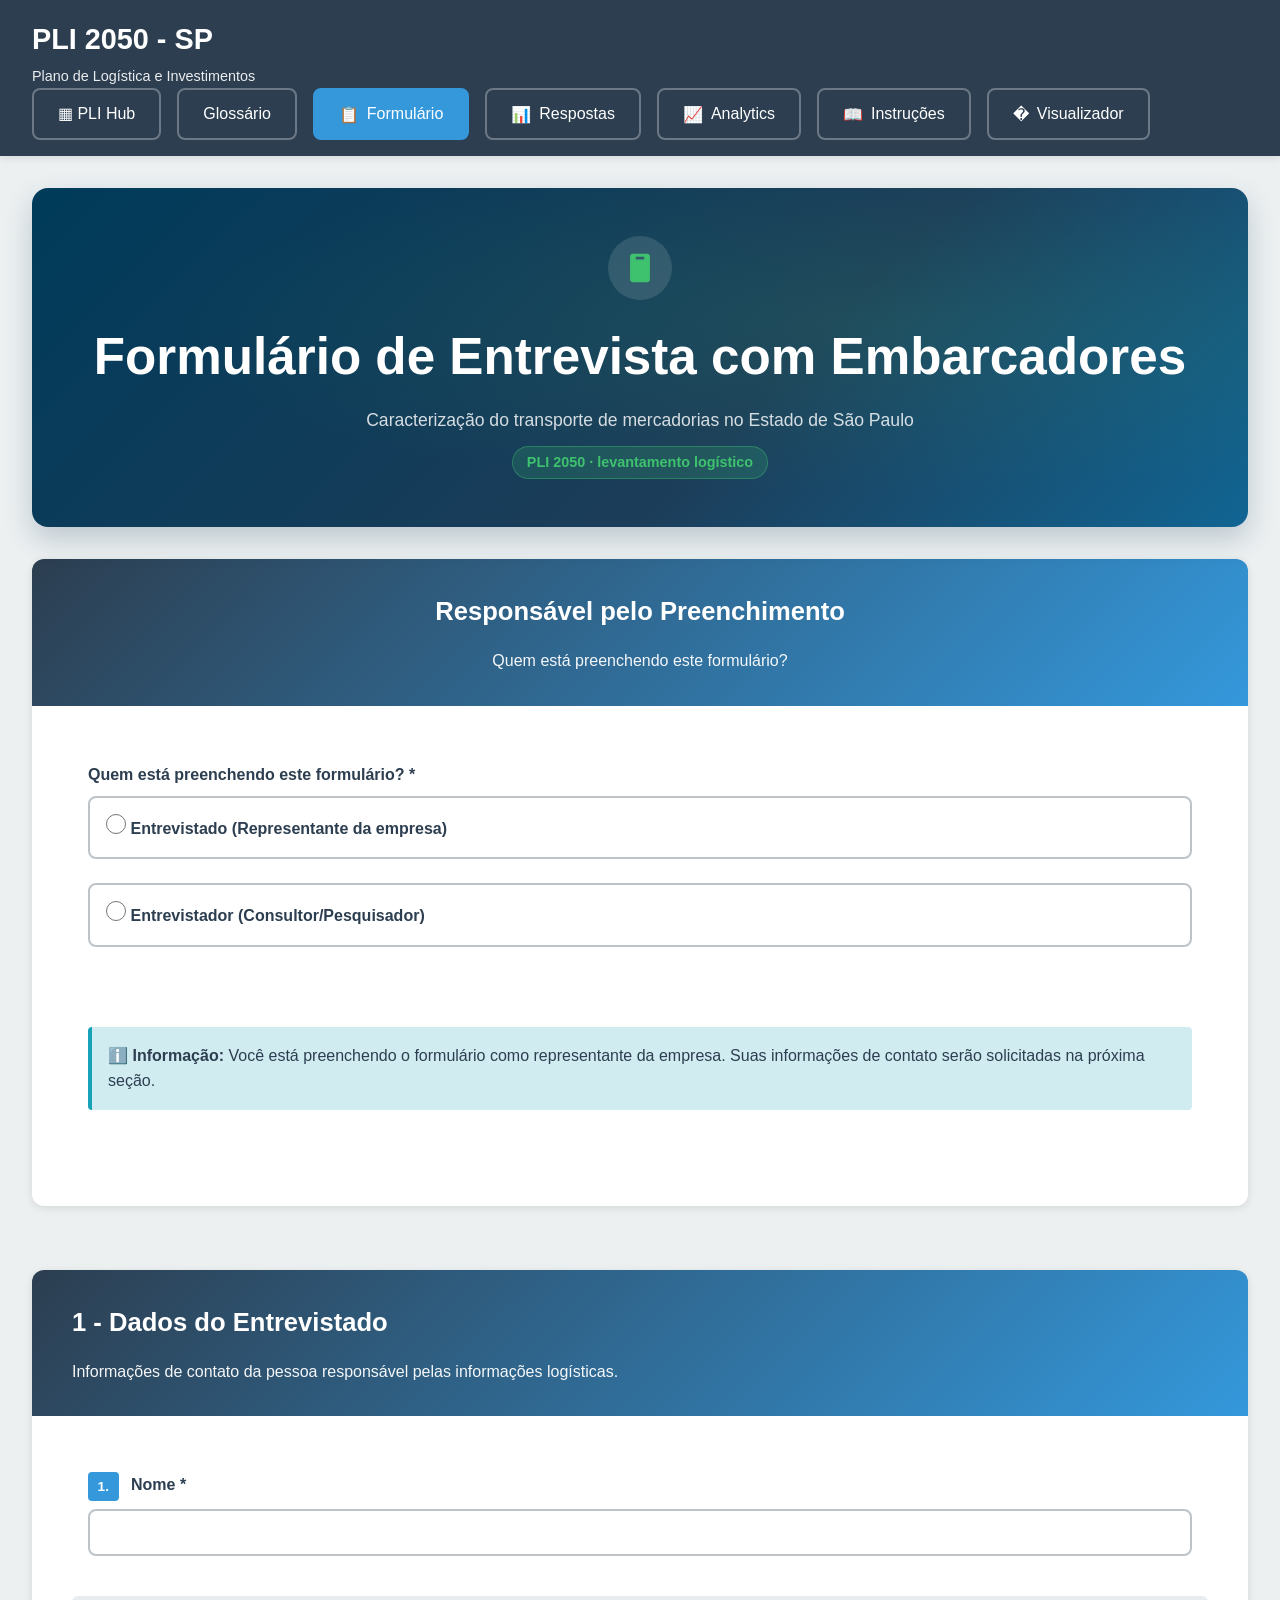
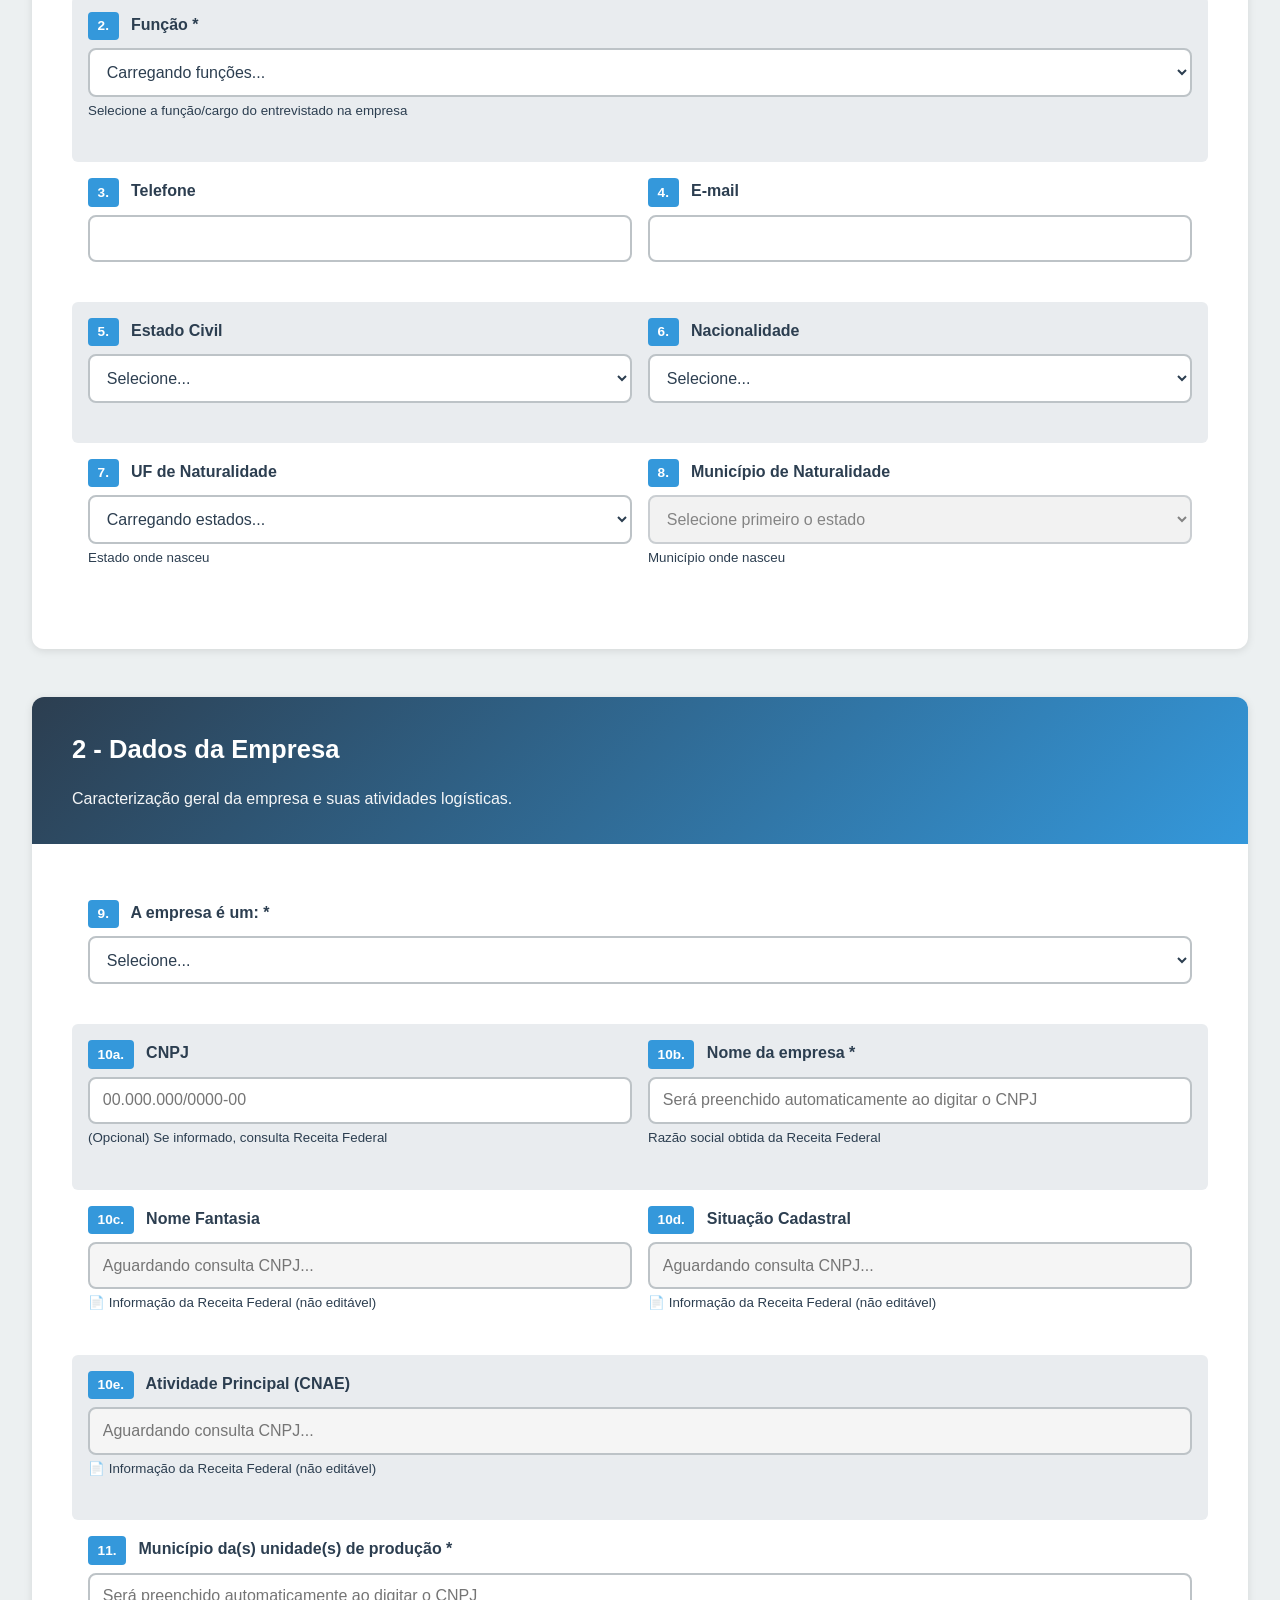
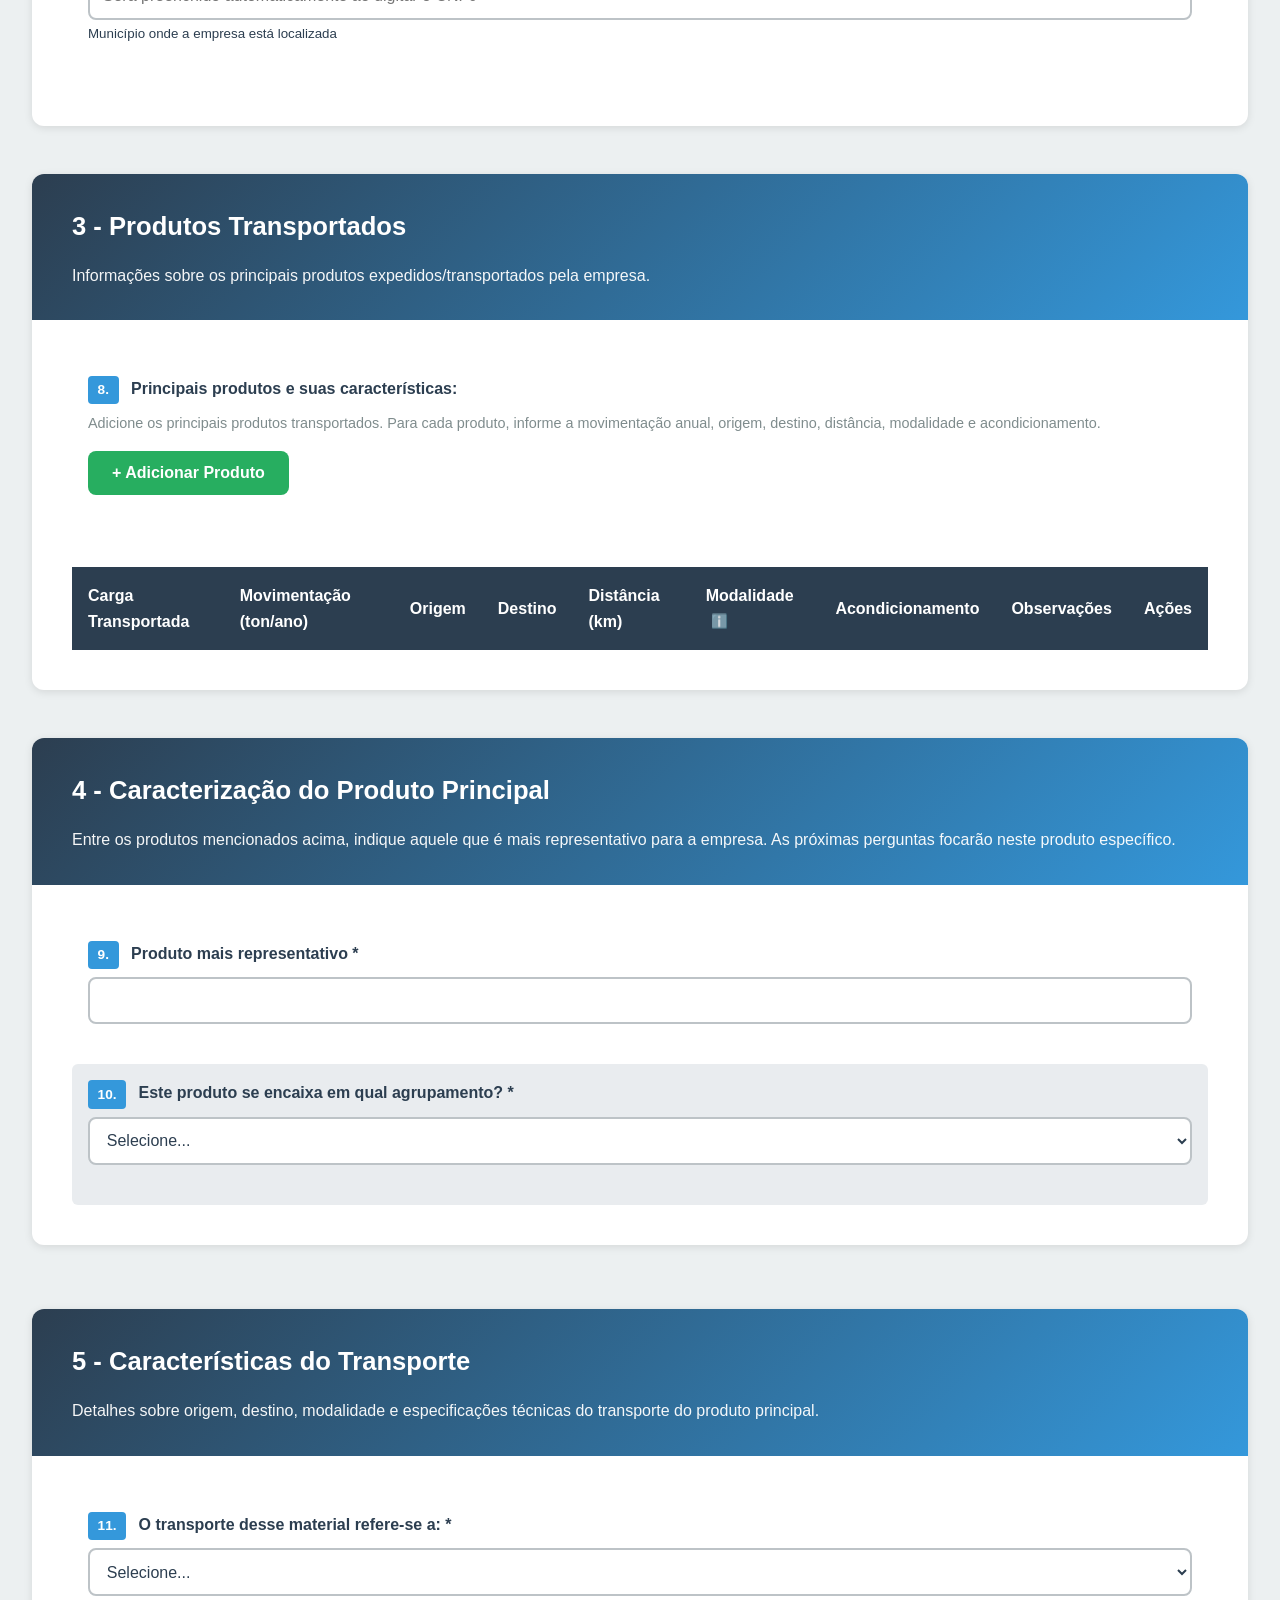
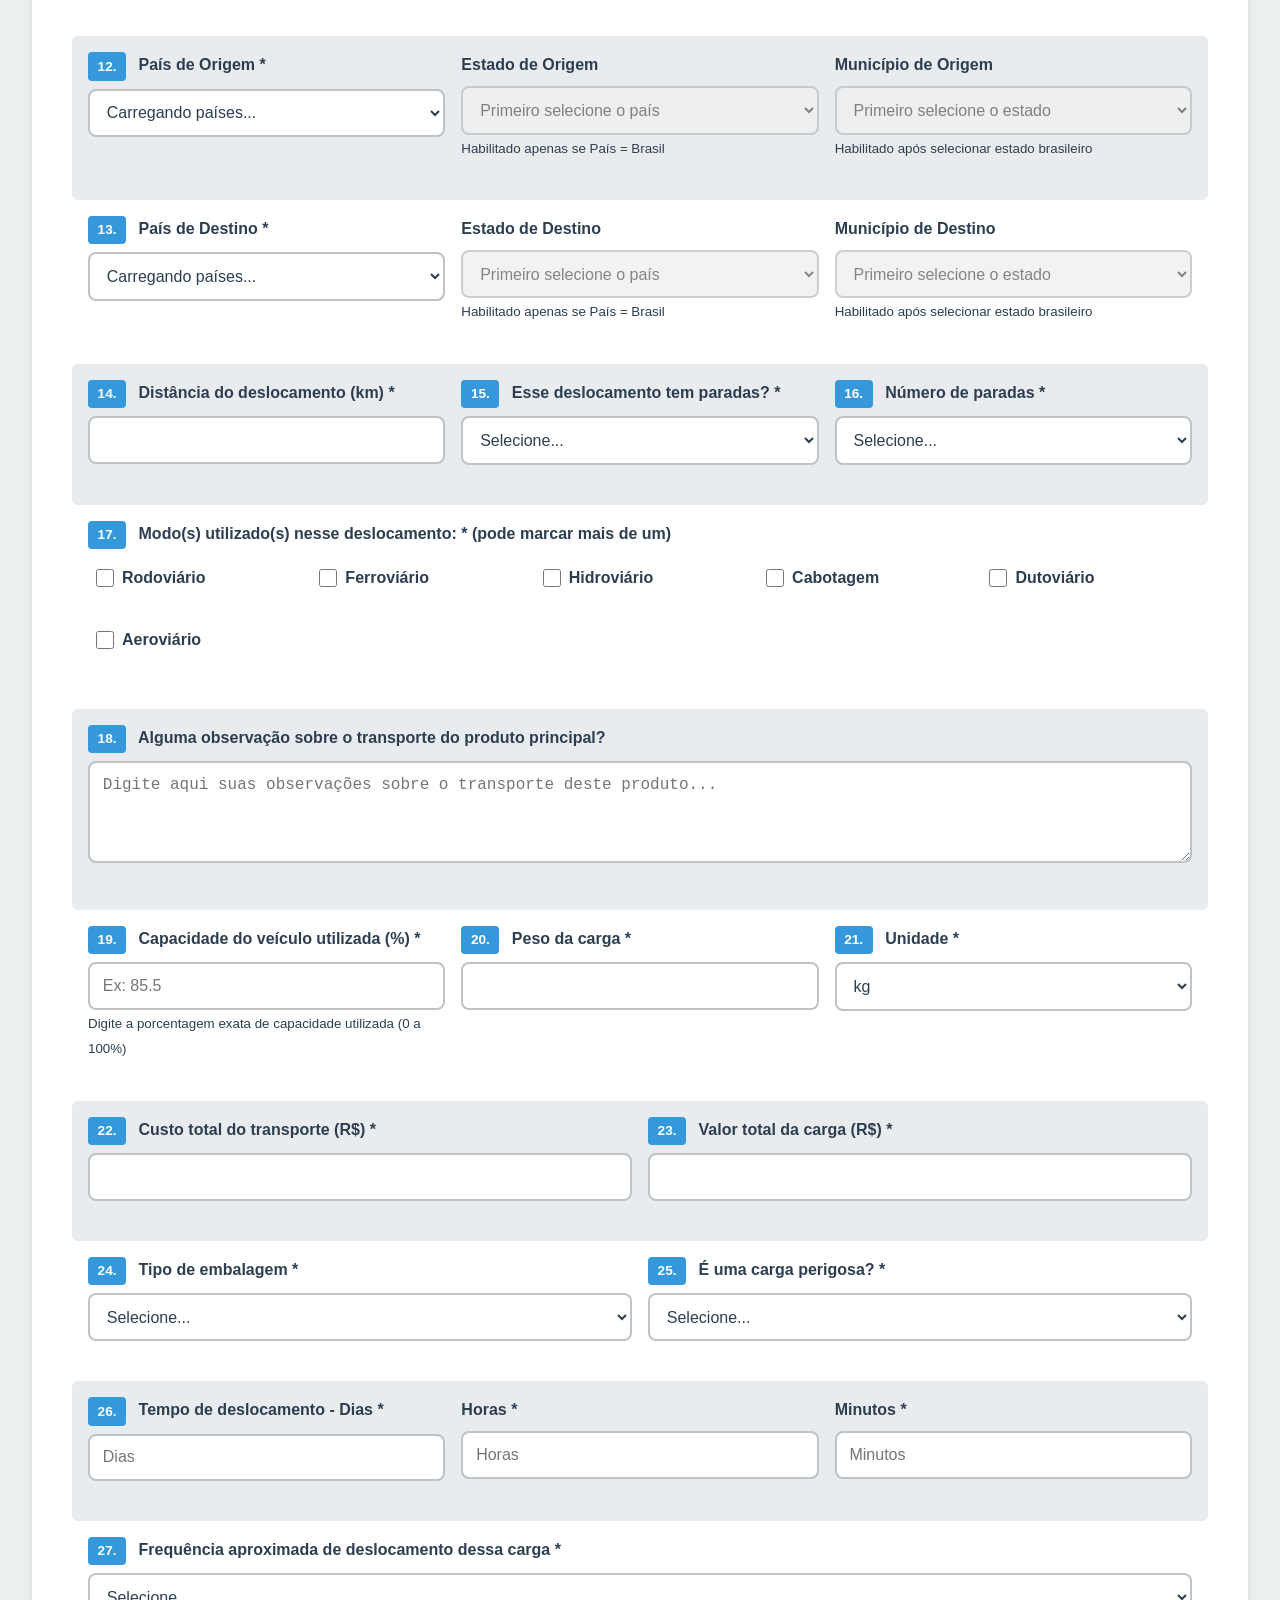
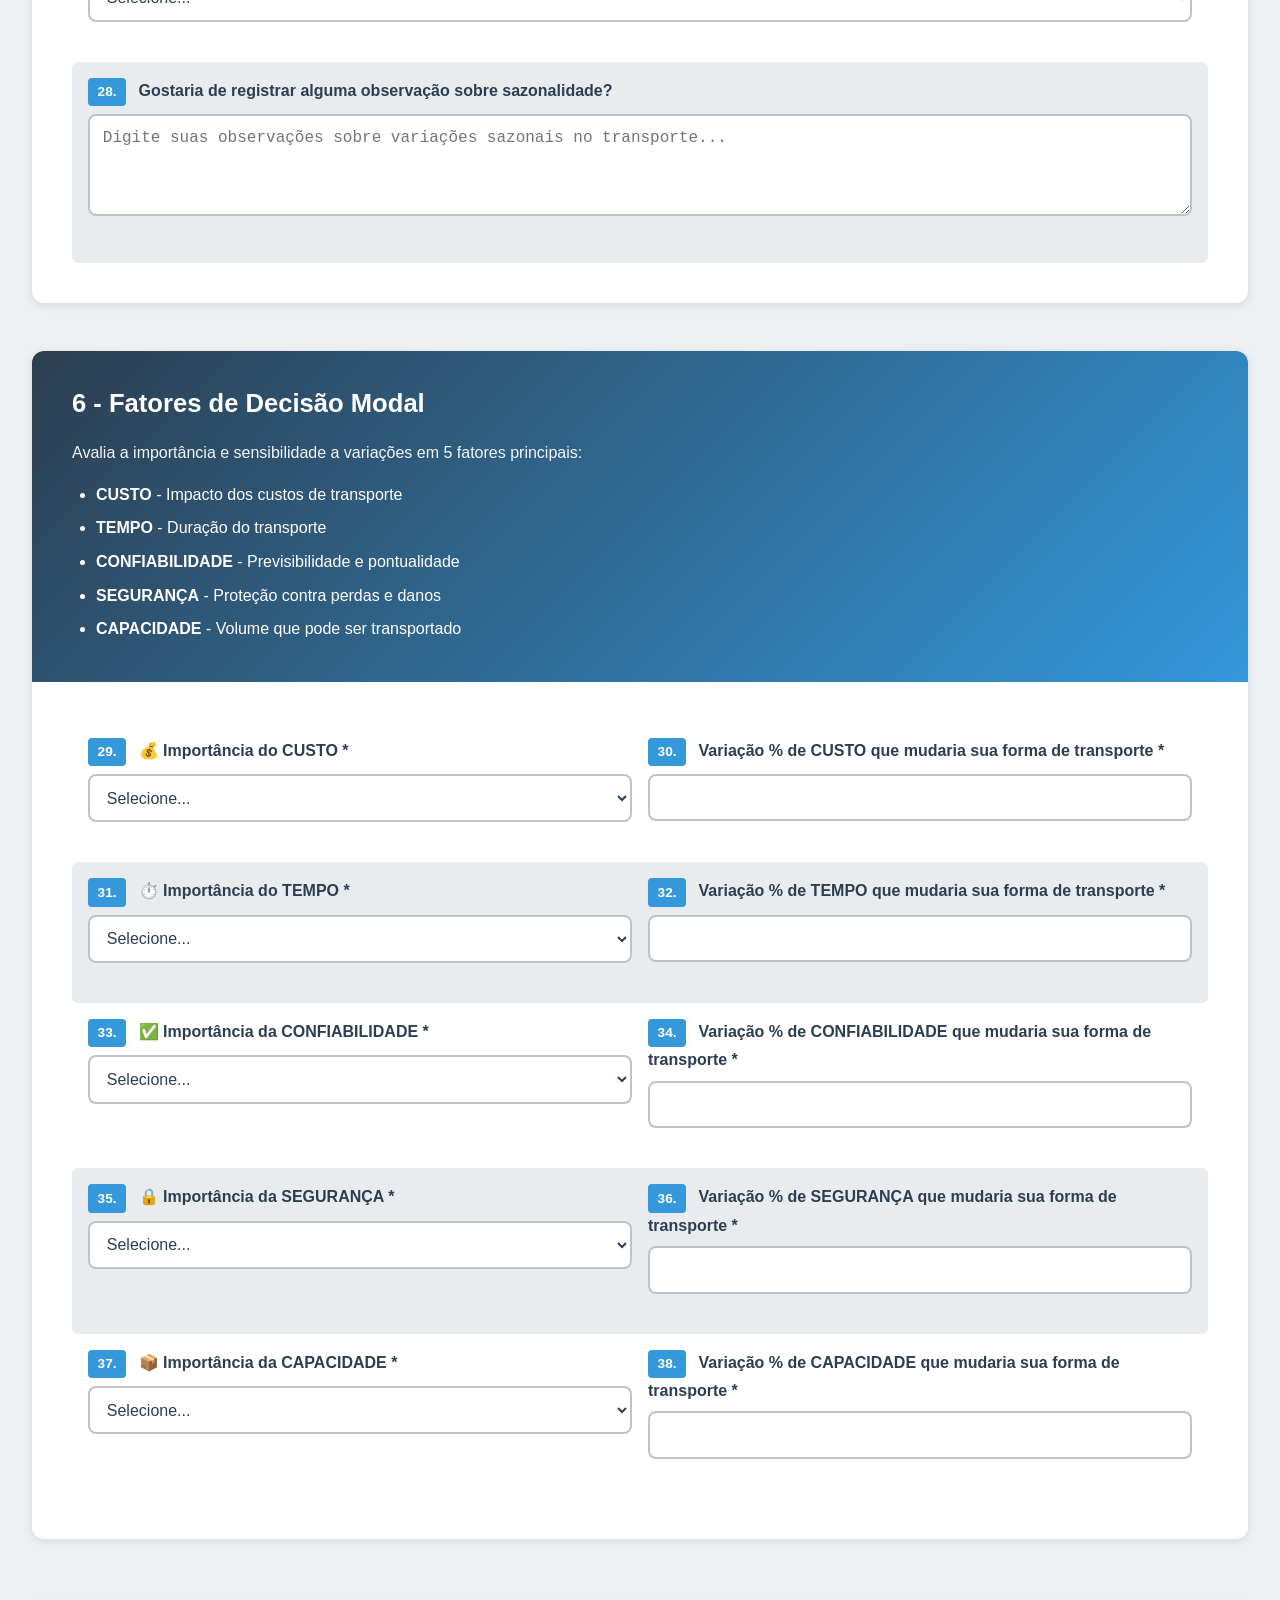
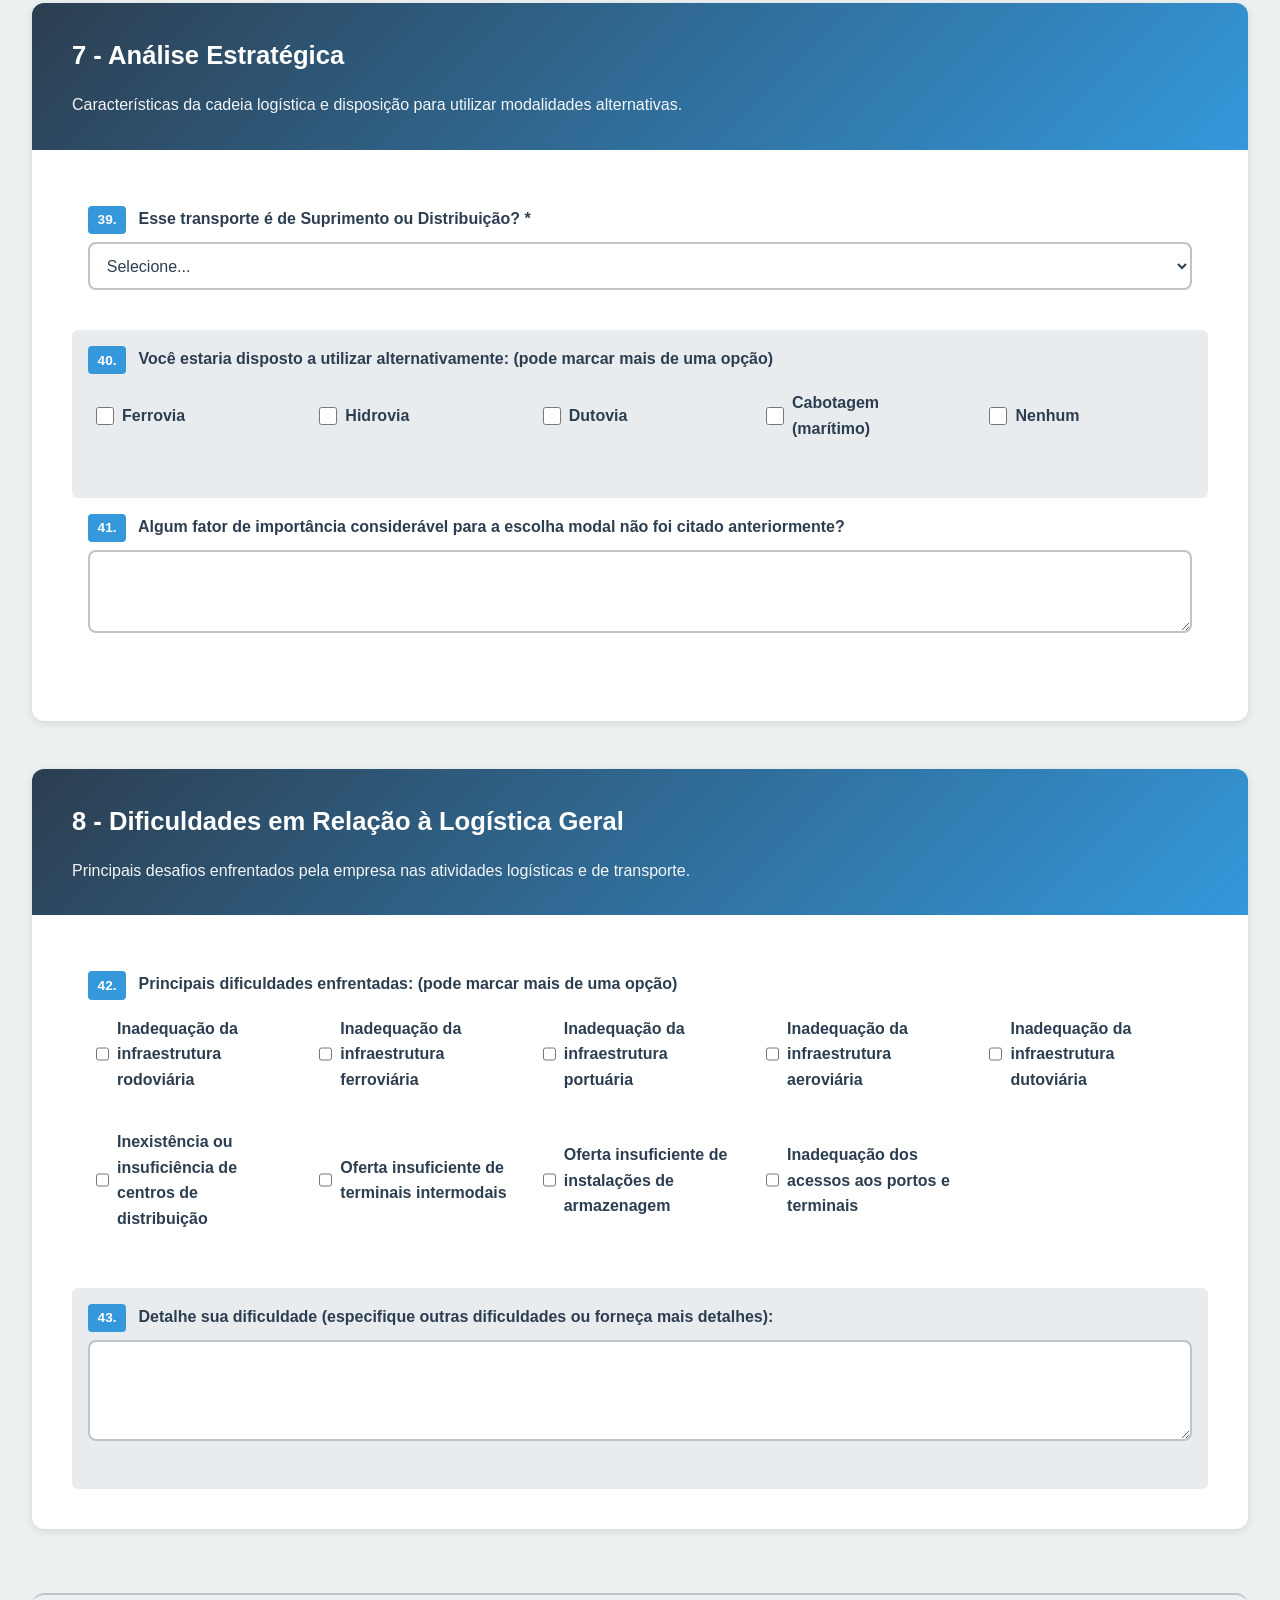
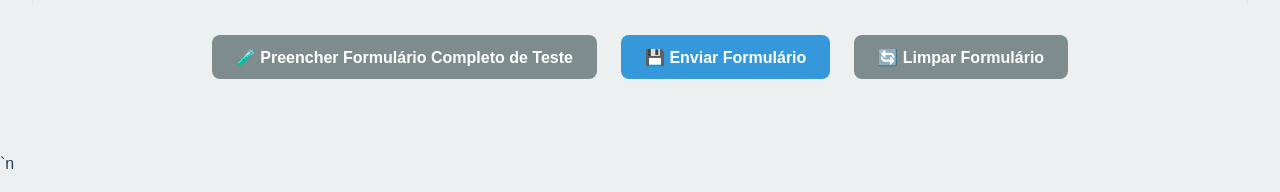
==== commit 1a94a331: "feat: adicionar acesso ao PLI Hub na navbar" ====
--- a/frontend/html/index.html
+++ b/frontend/html/index.html
@@ -31,6 +31,7 @@
                 <p>Plano de Logística e Investimentos</p>
             </div>
             <div class="nav-menu">
+                <a href="https://56.125.163.194/pli-hub/" class="nav-btn" style="display:flex;align-items:center;text-decoration:none">▦ PLI Hub</a>
                 <a href="glossario.html" class="nav-btn" style="display:flex;align-items:center;text-decoration:none">Glossário</a>
                 <button class="nav-btn active" onclick="navegarPara('formulario')">
                     <span>📋</span> Formulário
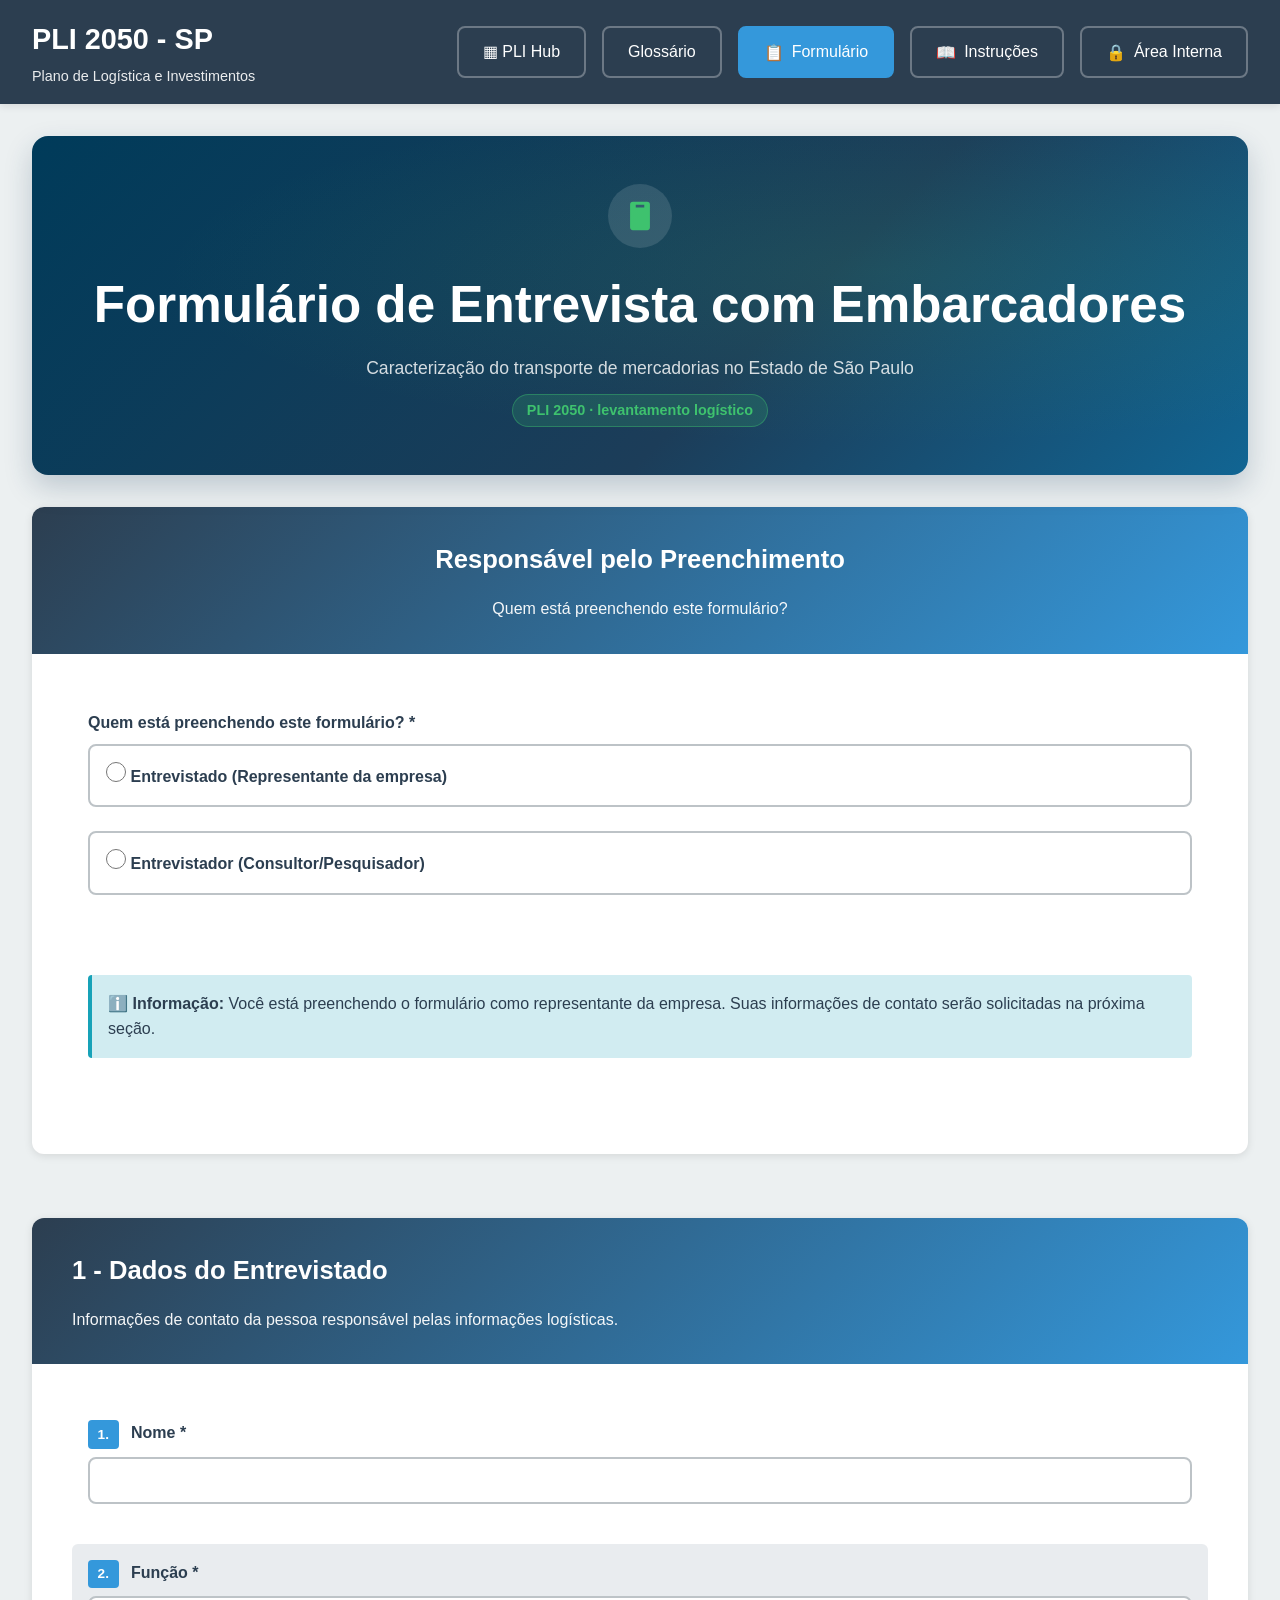
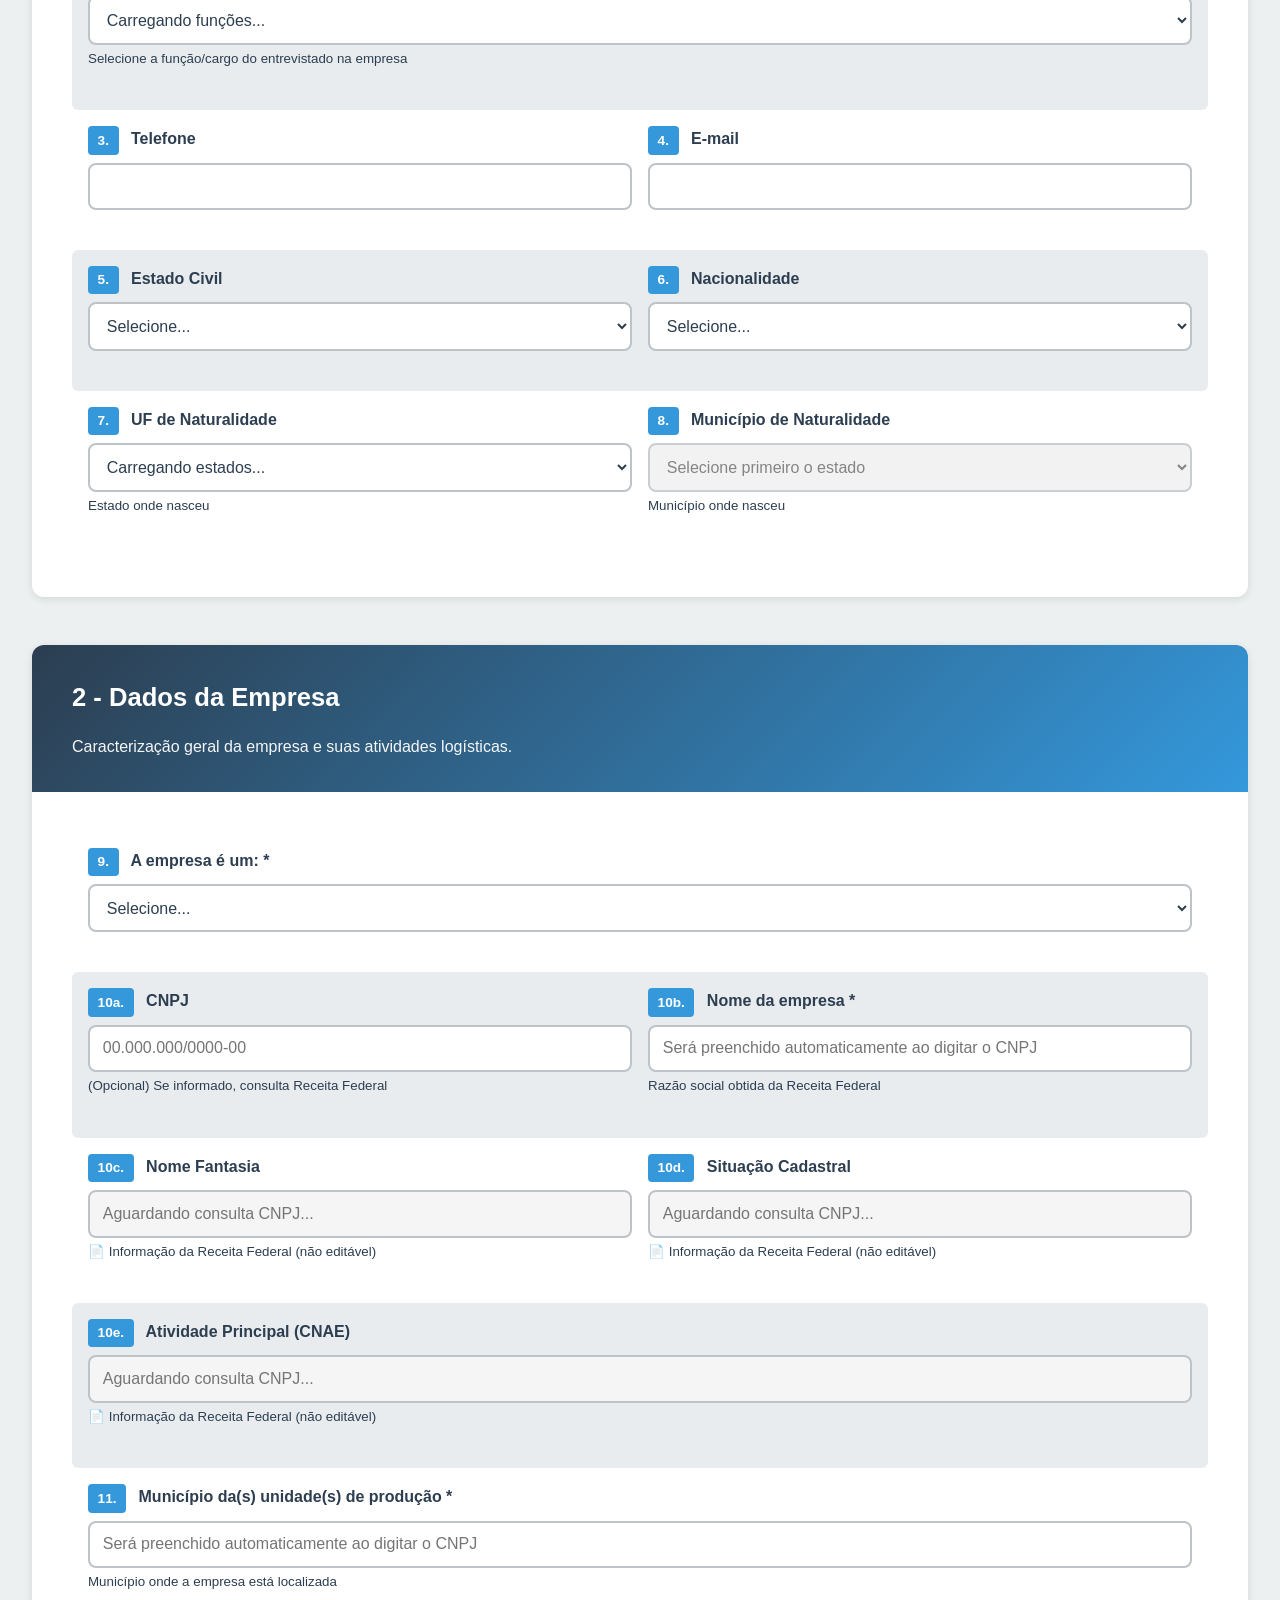
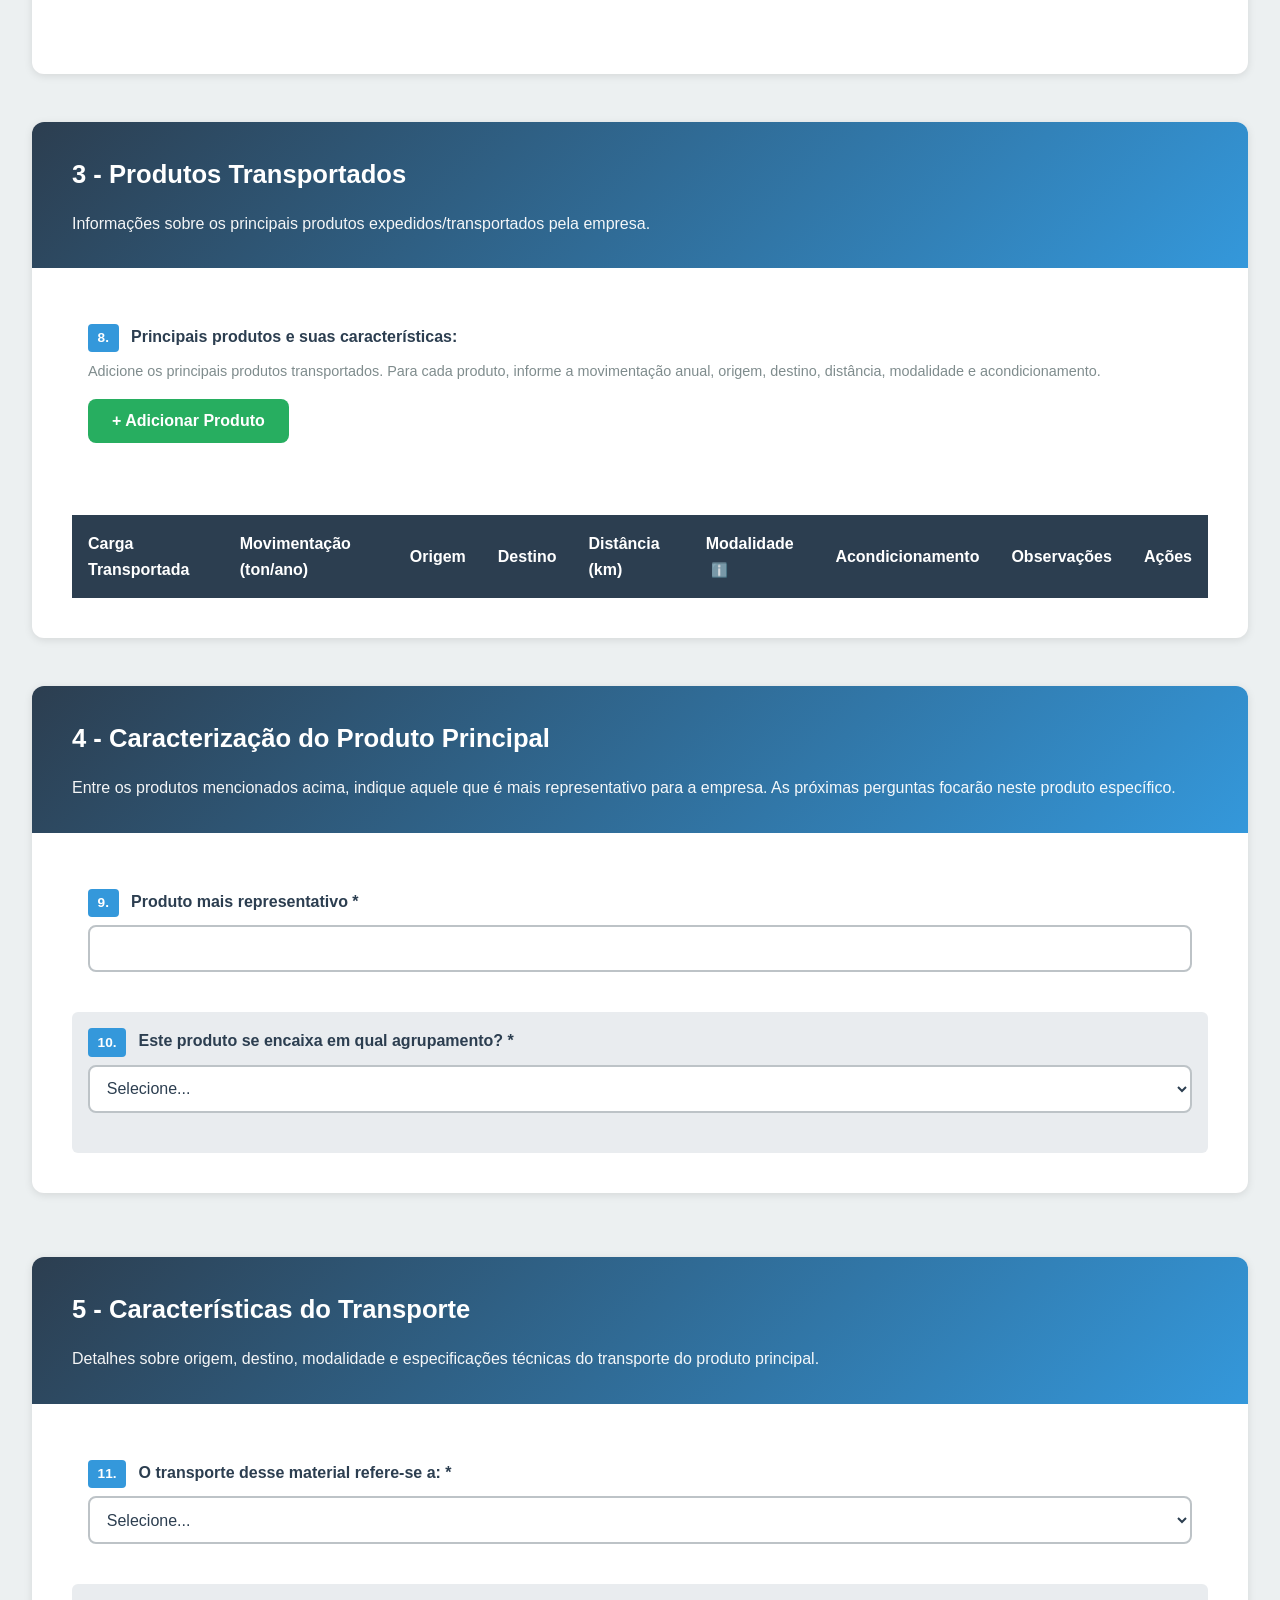
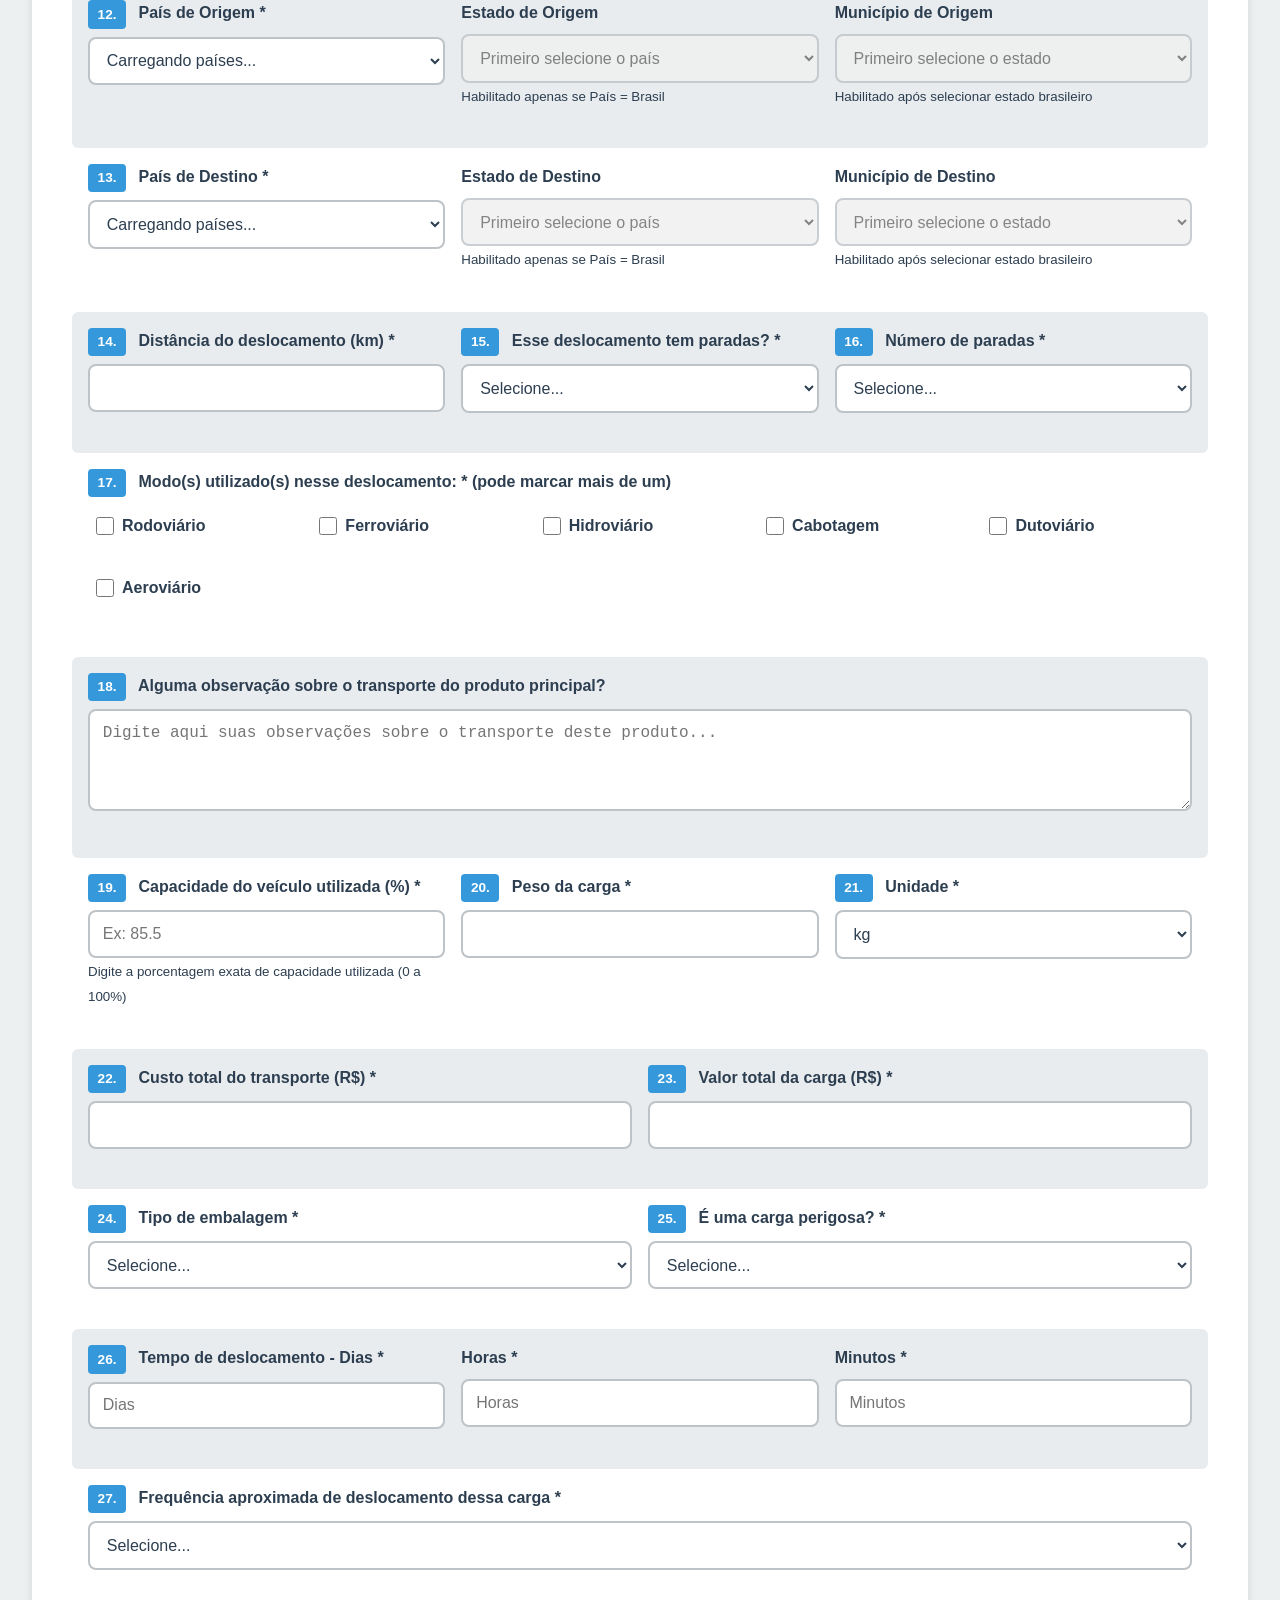
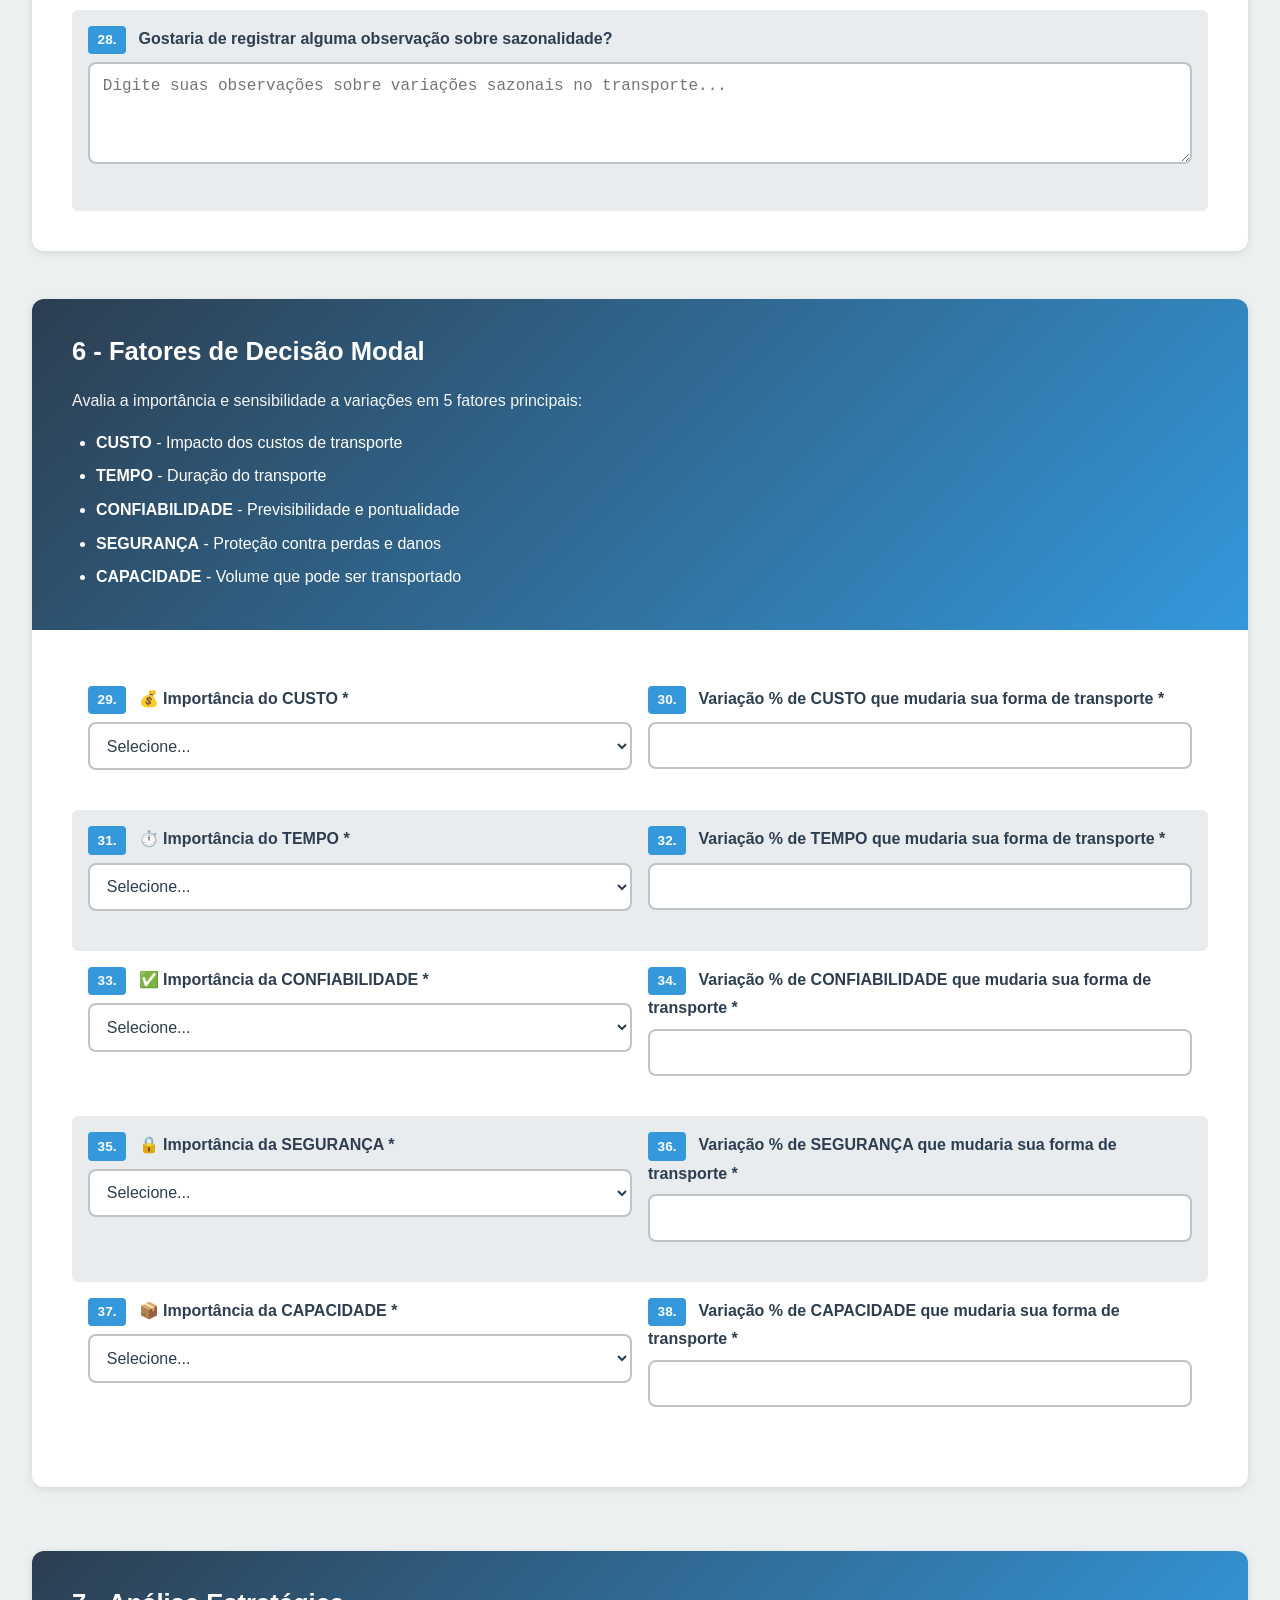
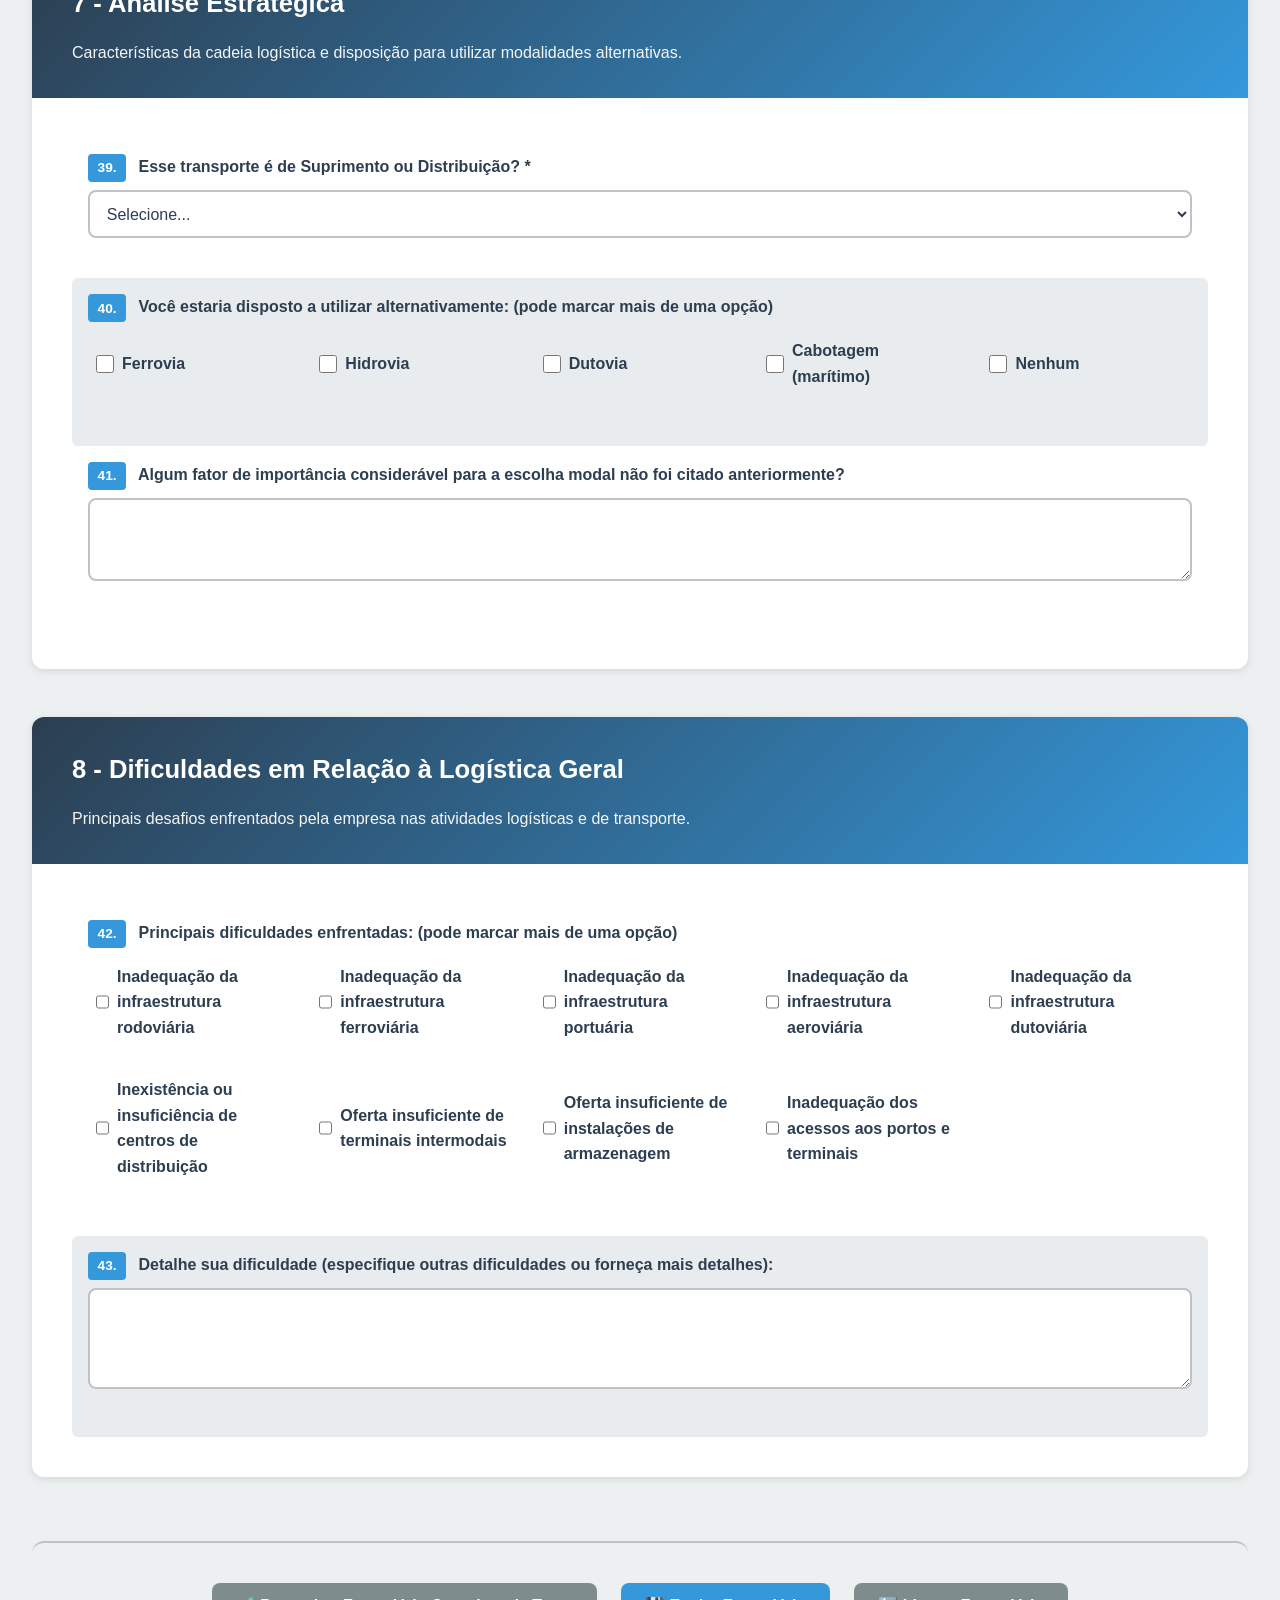
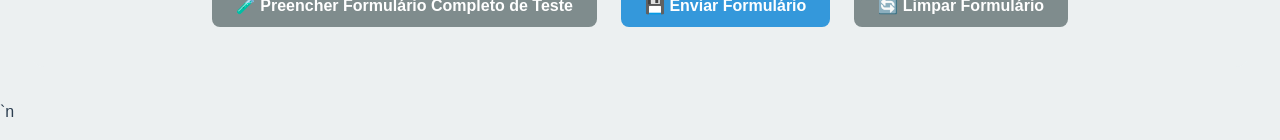
==== commit 474124f5: "refactor: usar rotas limpas no formulario" ====
--- a/frontend/html/index.html
+++ b/frontend/html/index.html
@@ -32,7 +32,7 @@
             </div>
             <div class="nav-menu">
                 <a href="https://56.125.163.194/pli-hub/" class="nav-btn" style="display:flex;align-items:center;text-decoration:none">▦ PLI Hub</a>
-                <a href="glossario.html" class="nav-btn" style="display:flex;align-items:center;text-decoration:none">Glossário</a>
+                <a href="glossario" class="nav-btn" style="display:flex;align-items:center;text-decoration:none">Glossário</a>
                 <button class="nav-btn active" onclick="navegarPara('formulario')">
                     <span>📋</span> Formulário
                 </button>
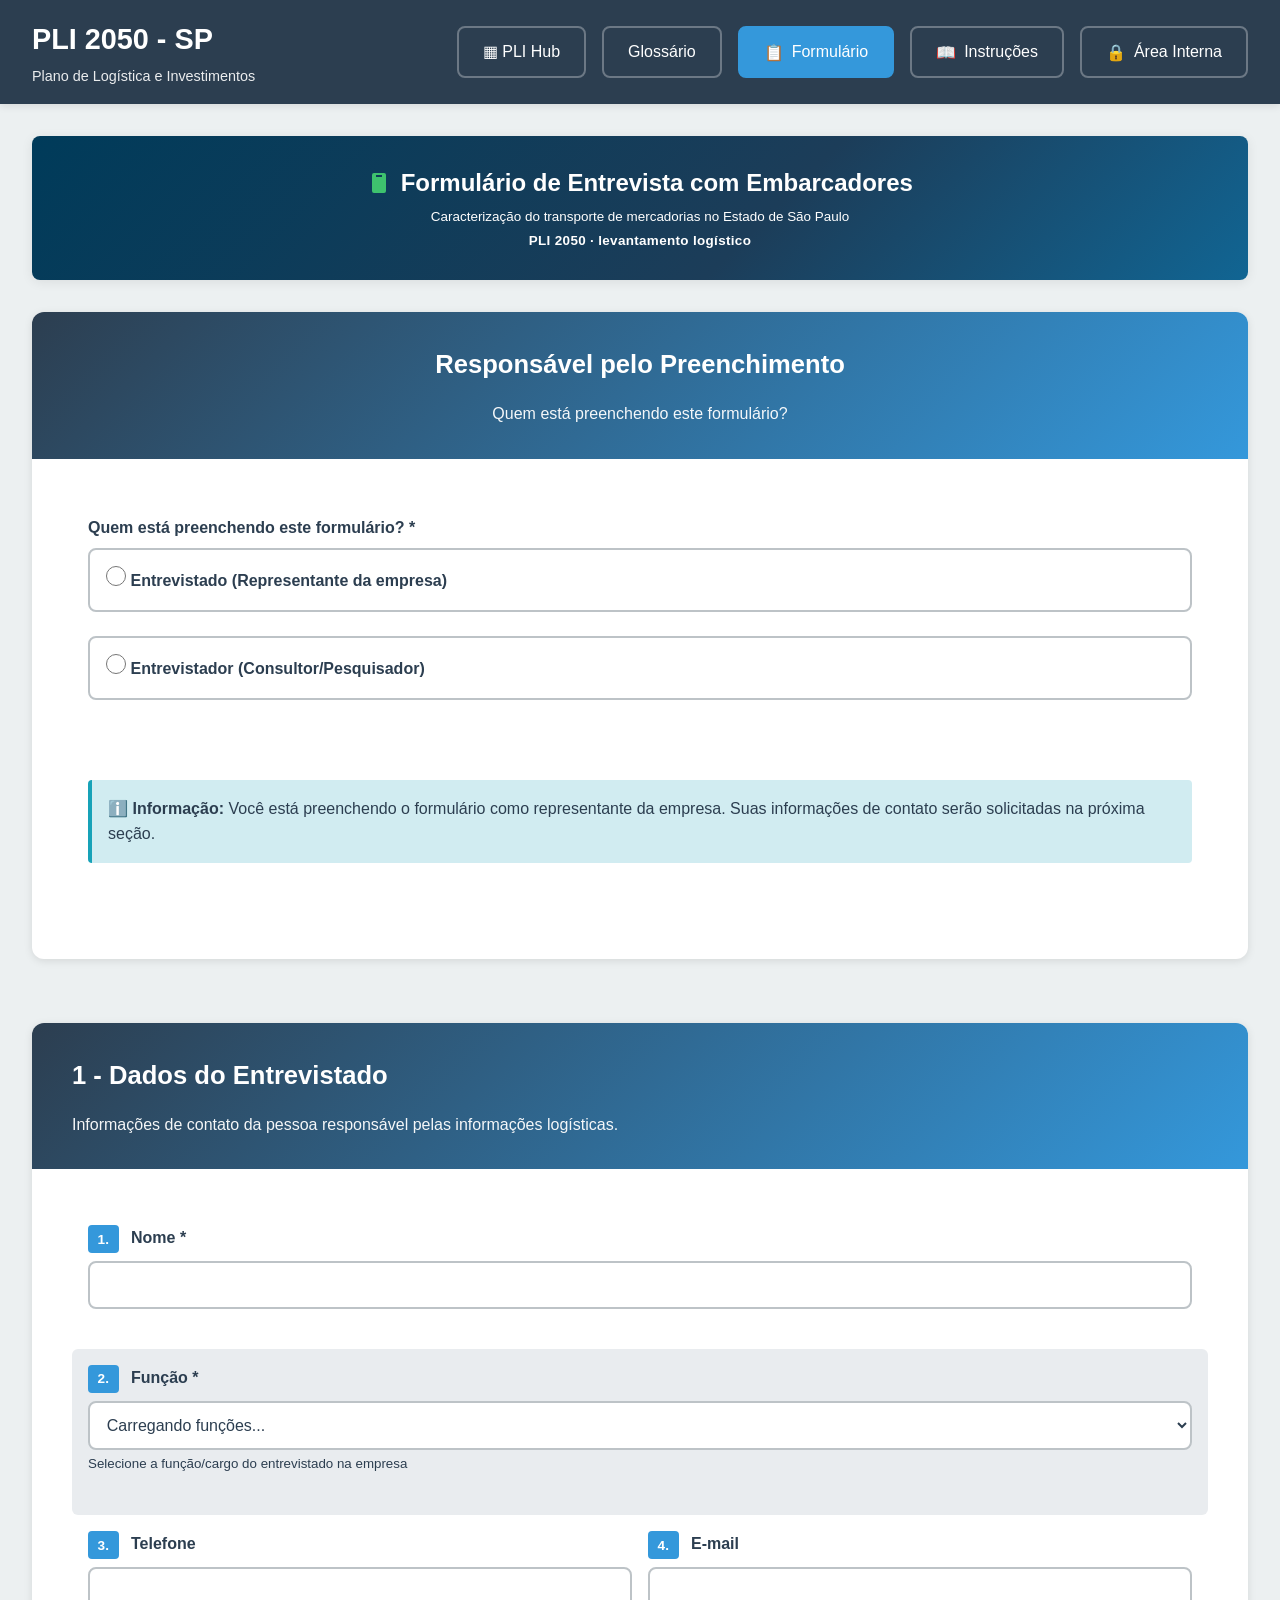
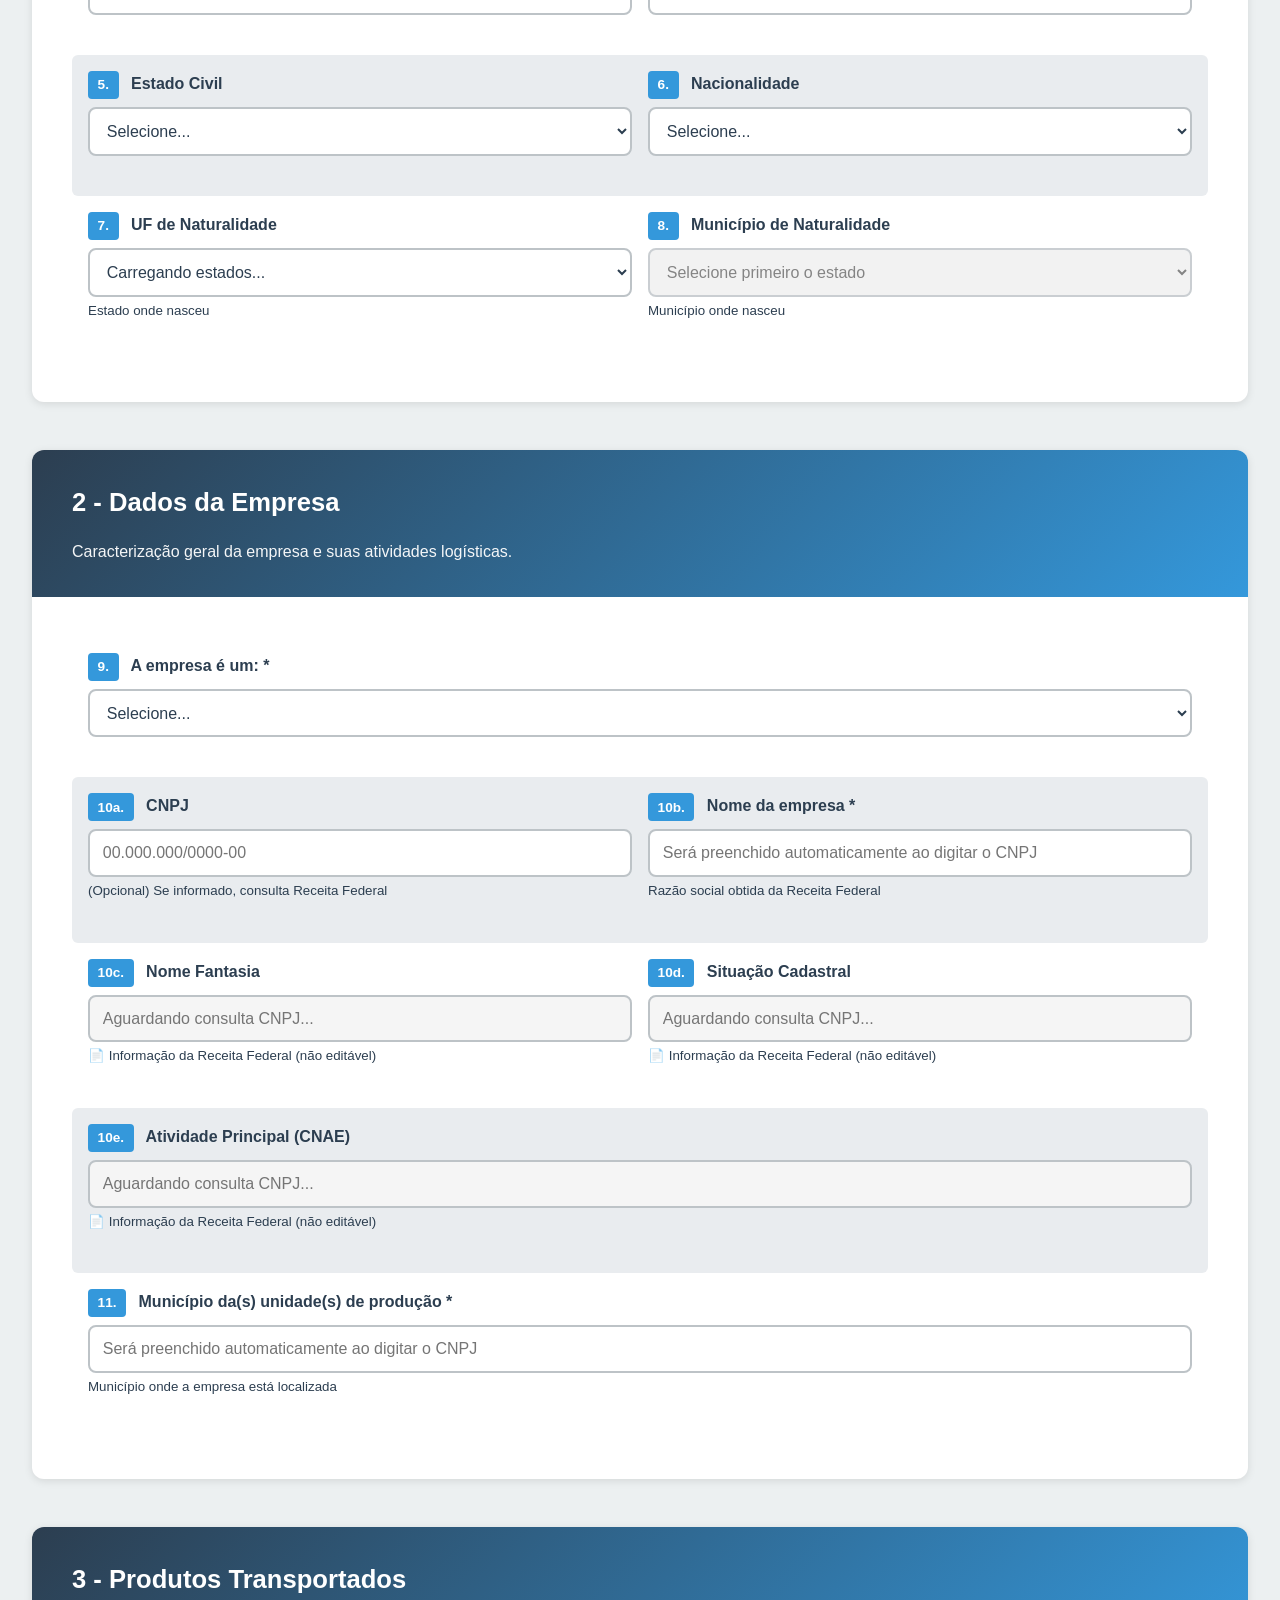
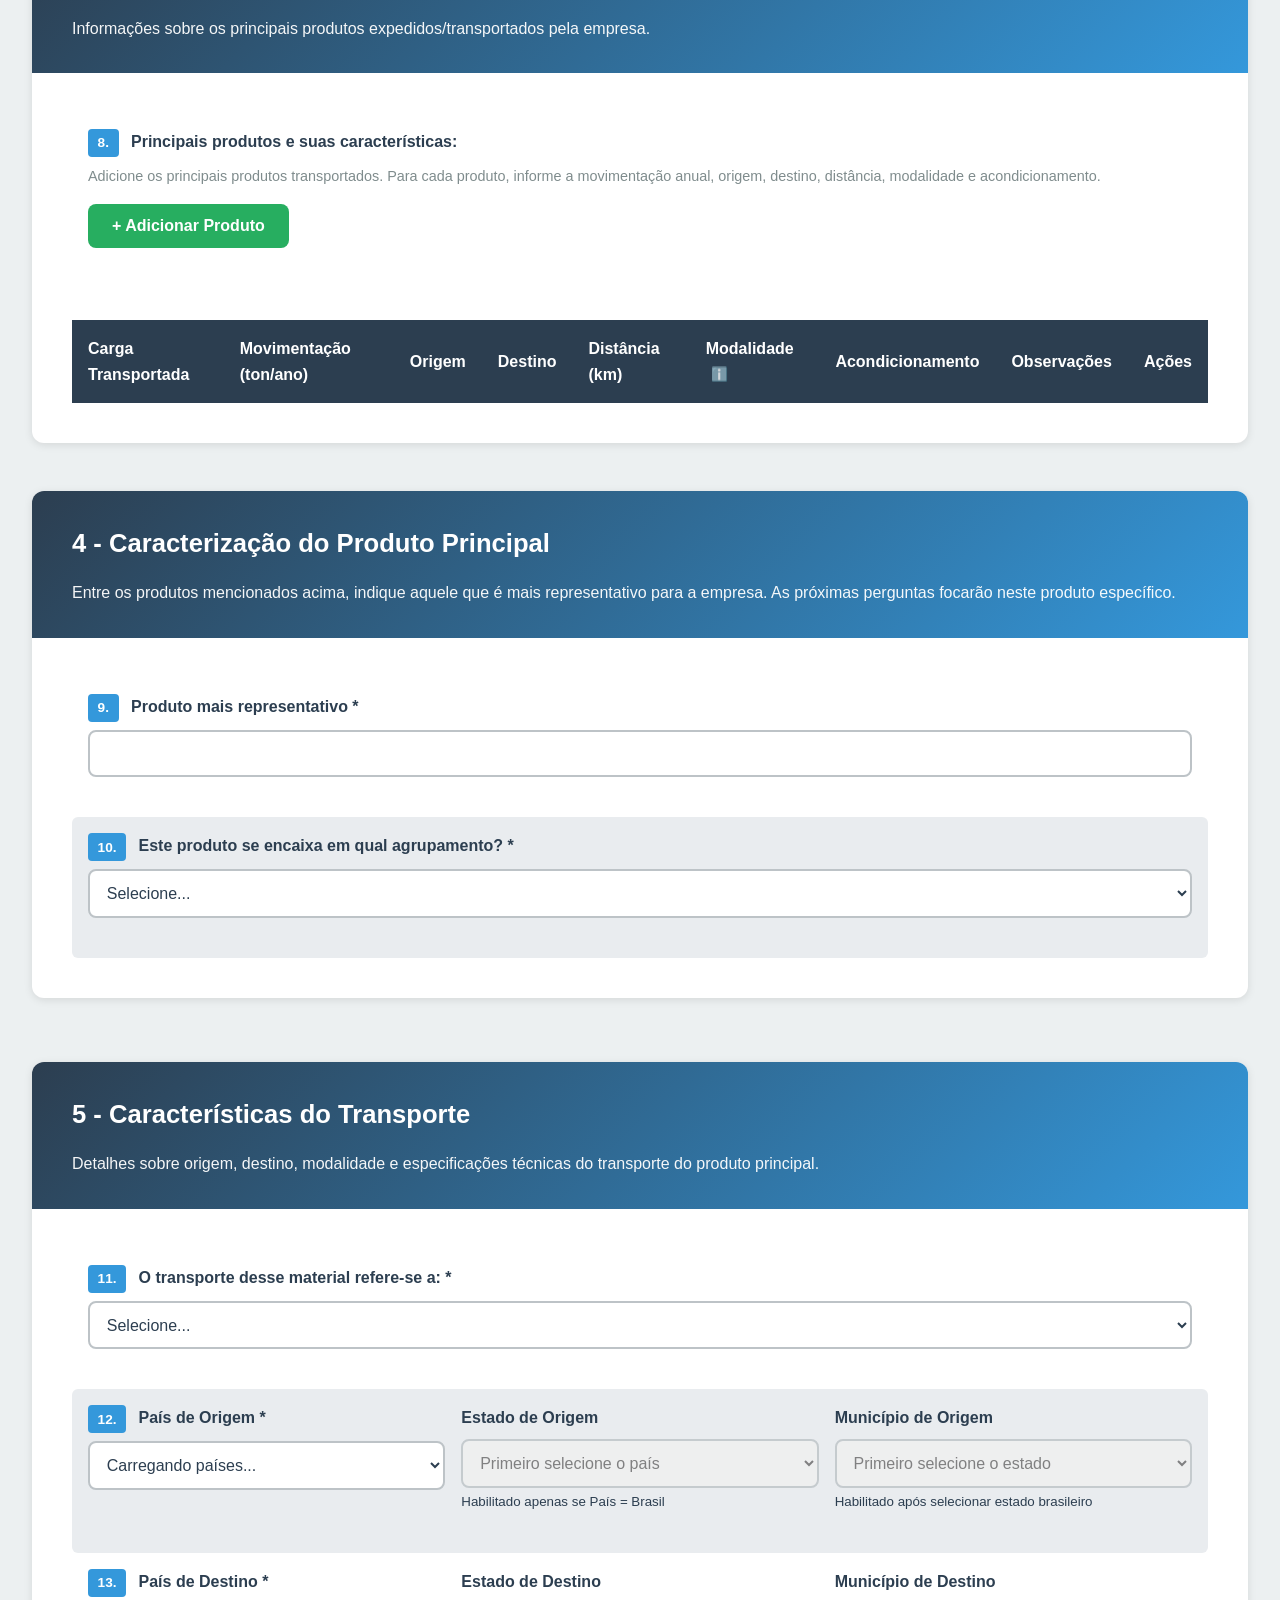
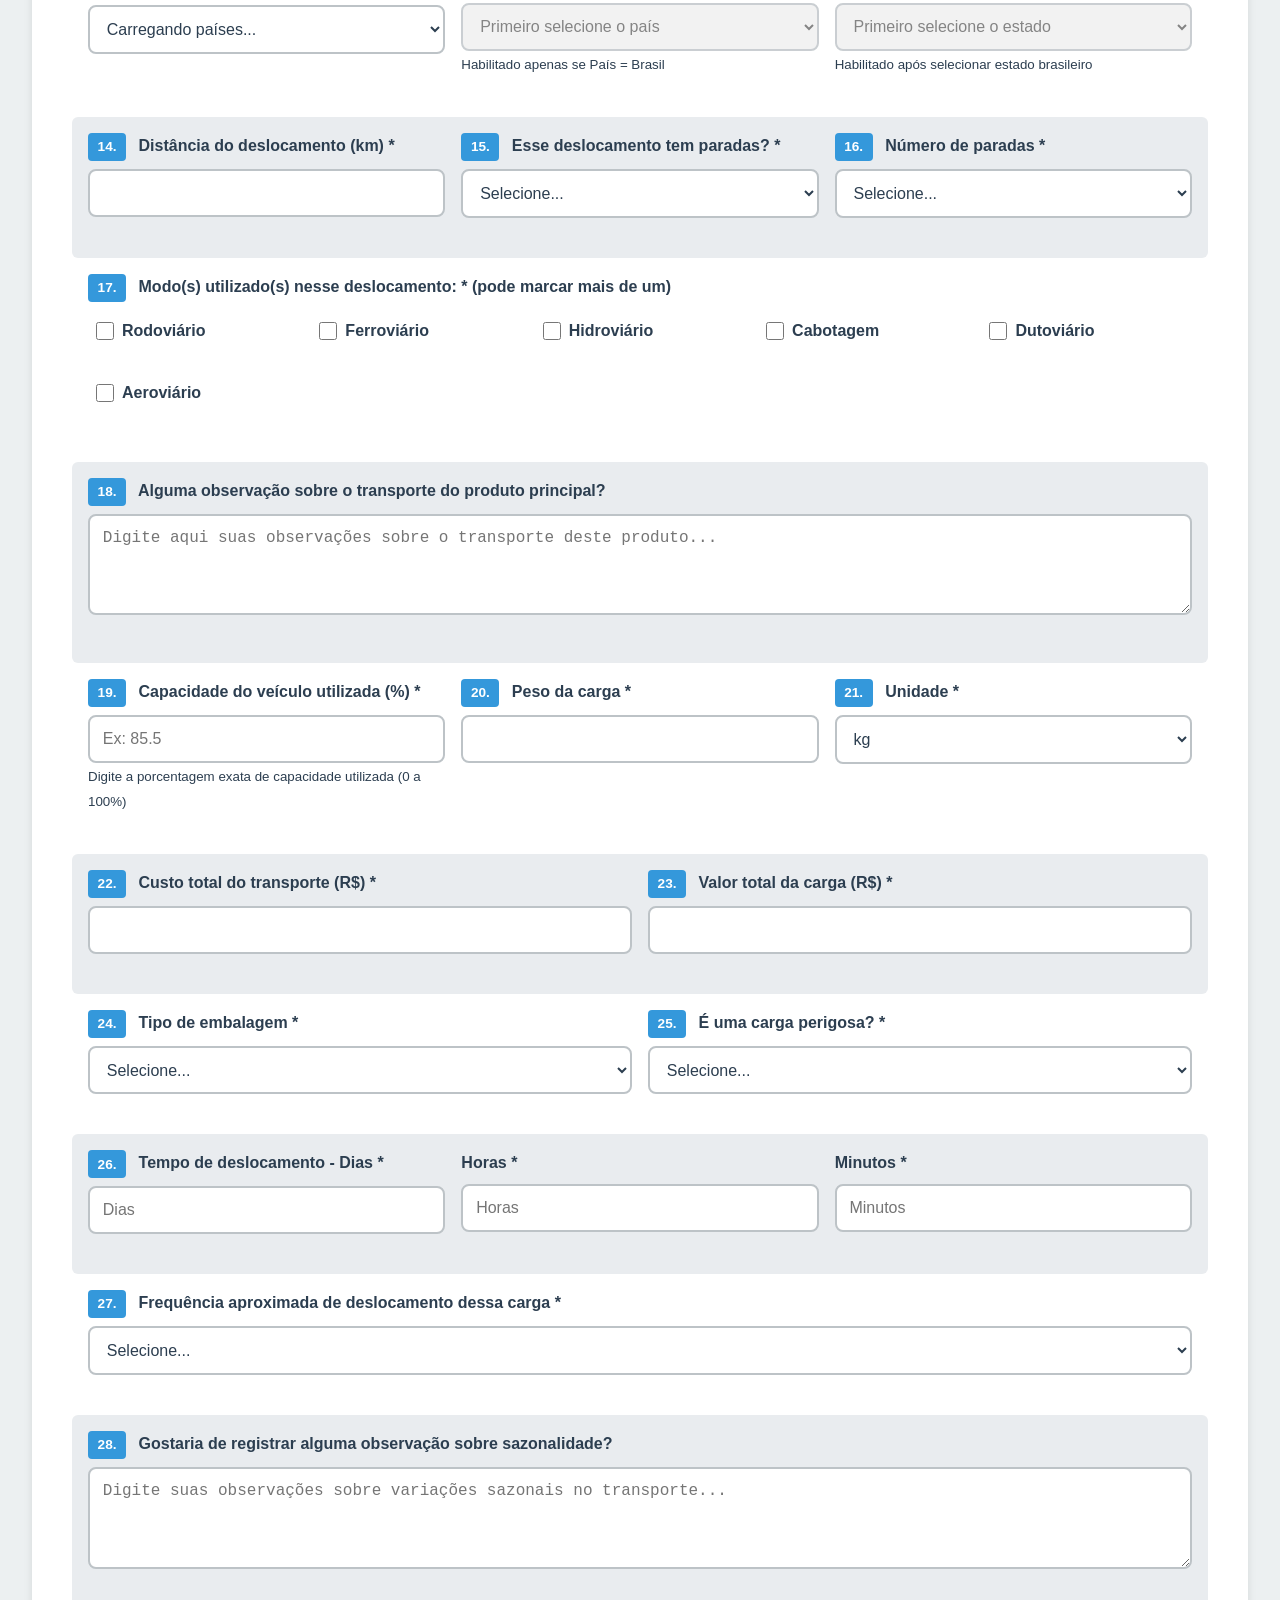
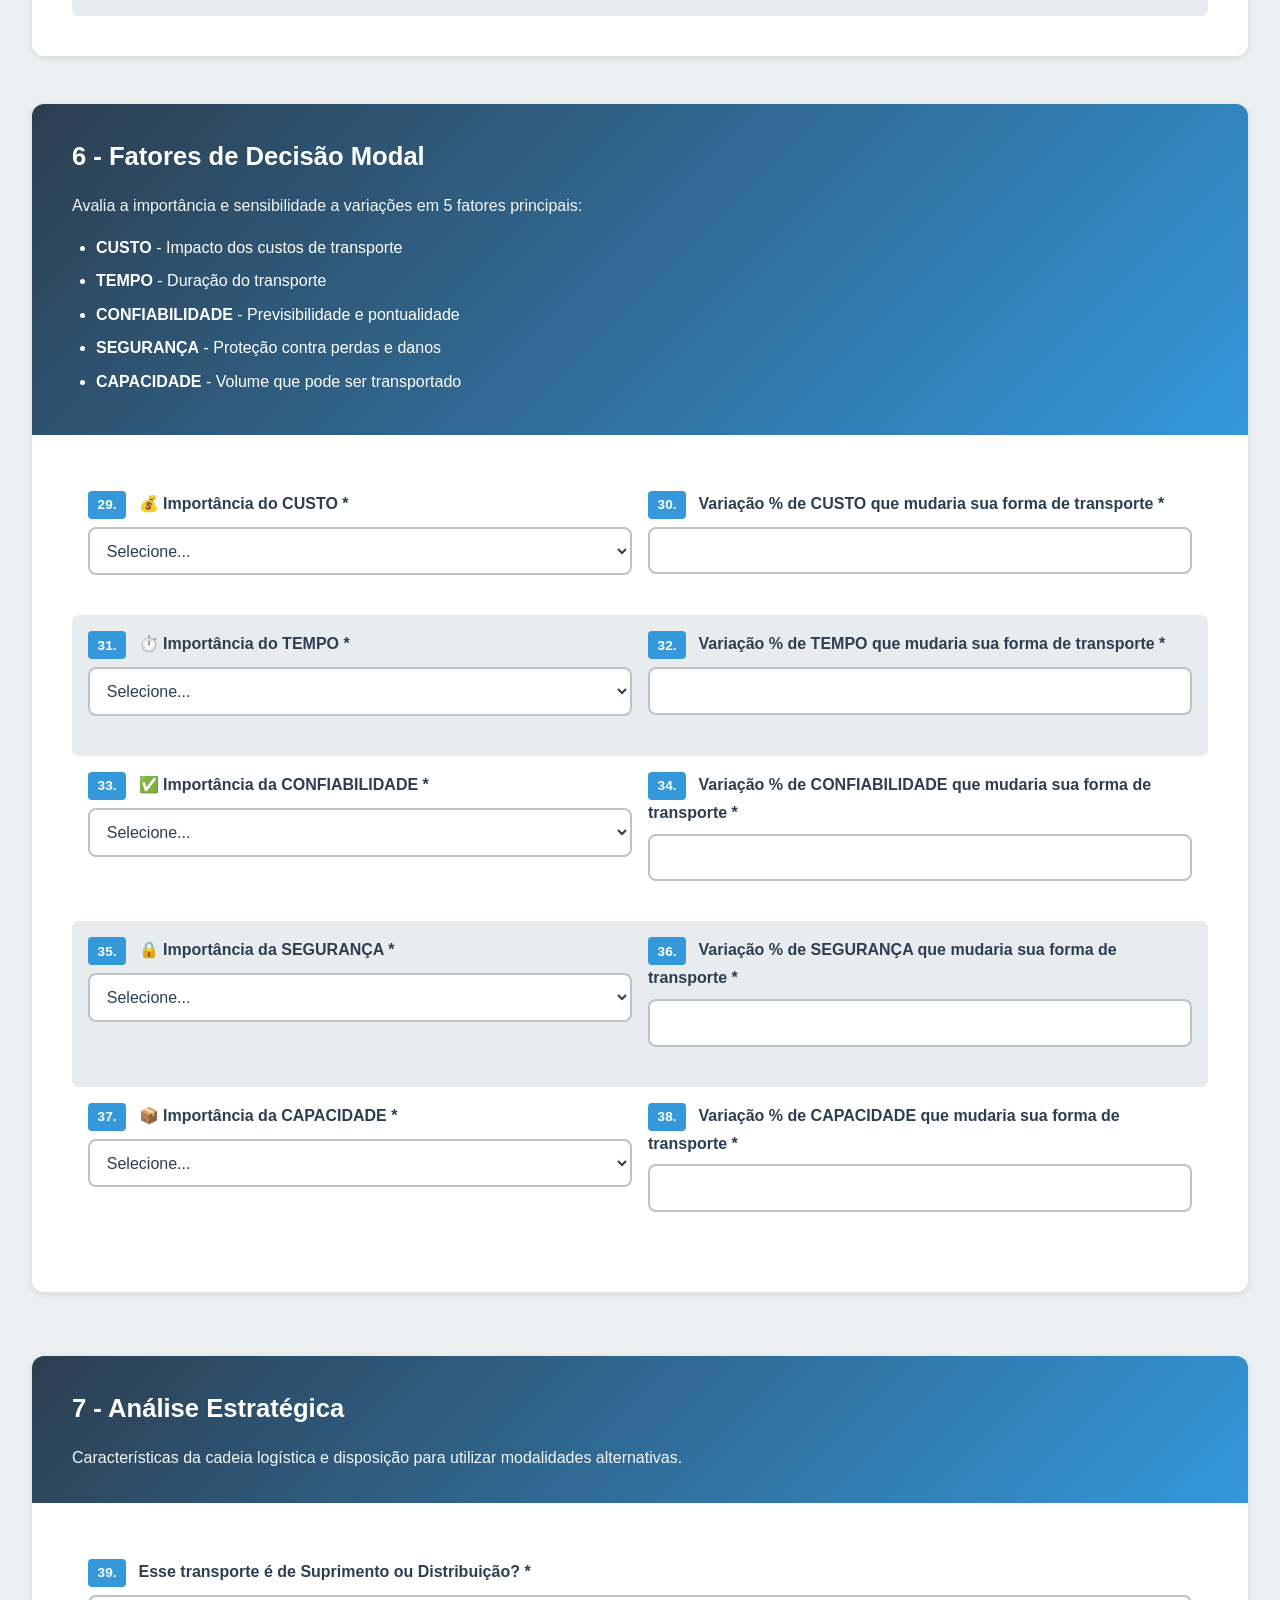
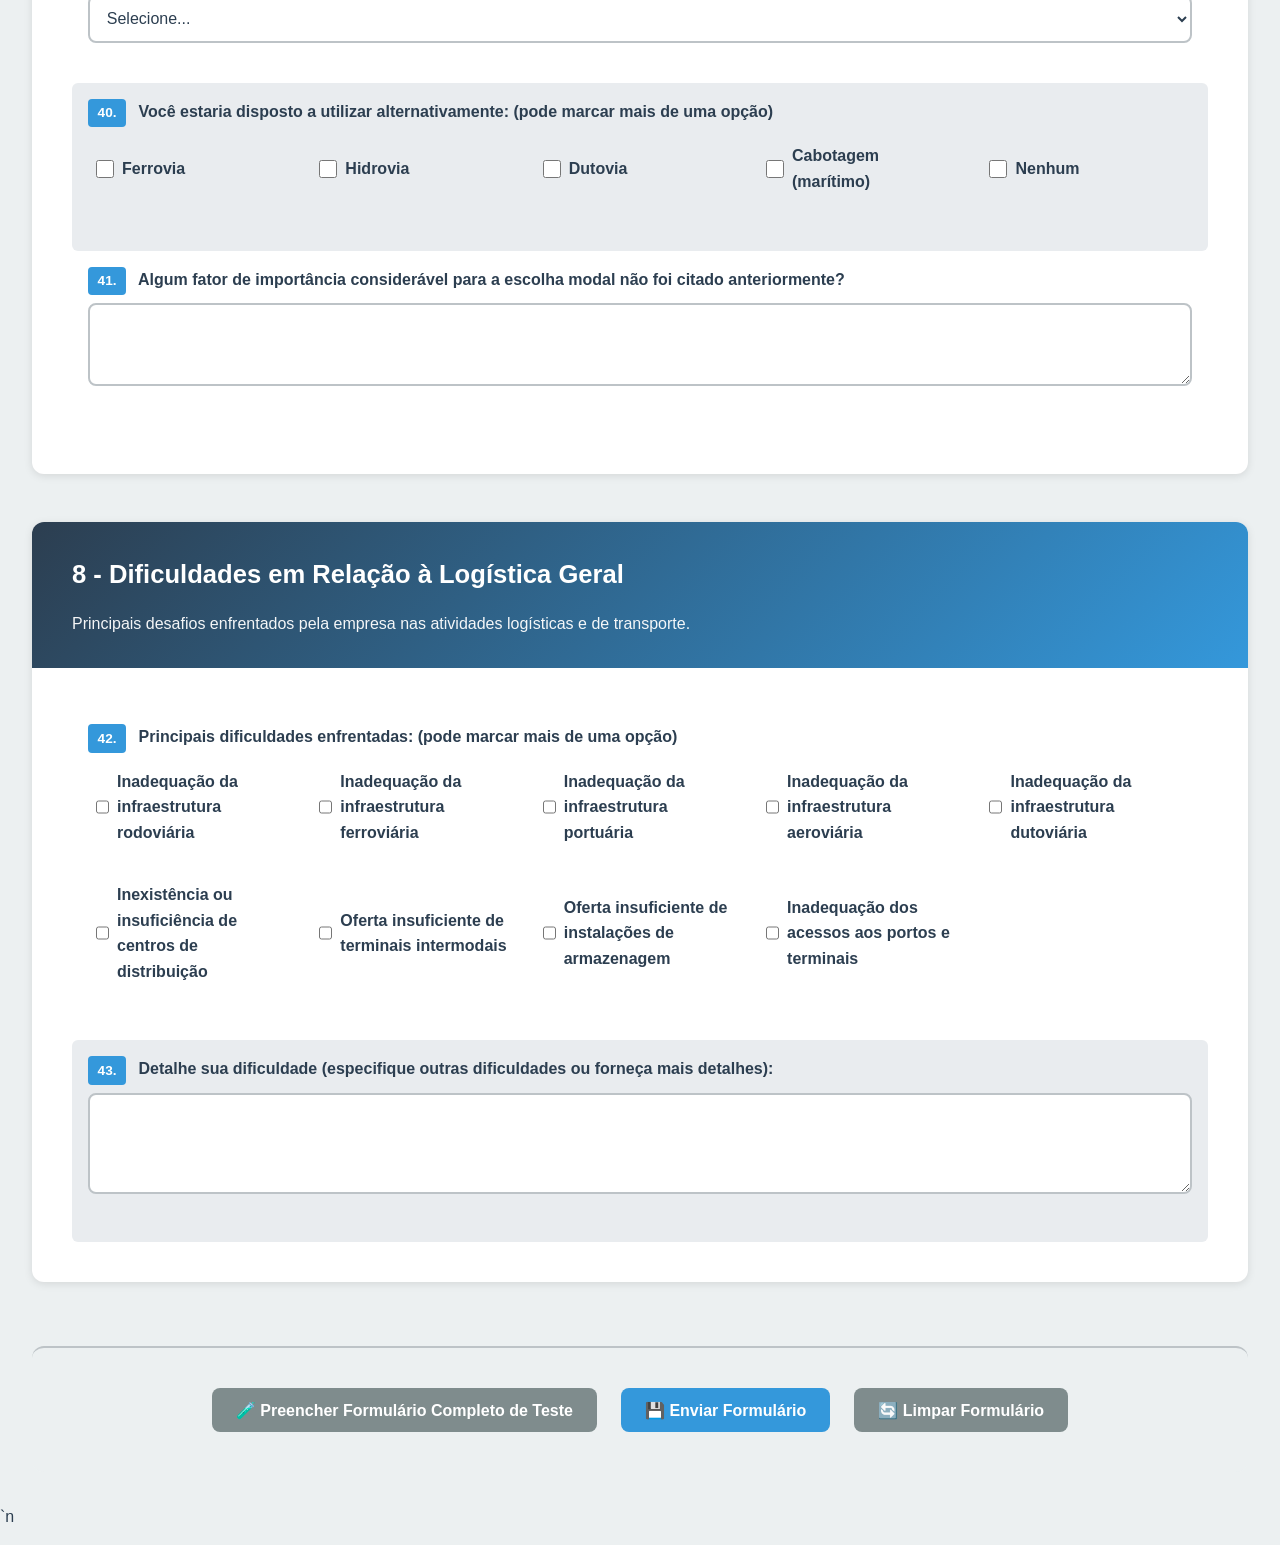
==== commit 75dc6b38: "style: padronizar hero com FAD-Stats" ====
--- a/frontend/html/index.html
+++ b/frontend/html/index.html
@@ -56,8 +56,7 @@
     <div id="page-formulario" class="page active">
         <div class="container">
             <div class="page-header page-hero">
-                <div class="page-hero__icon" aria-hidden="true"><svg viewBox="0 0 24 24"><path d="M7 2h10a2 2 0 0 1 2 2v16a2 2 0 0 1-2 2H7a2 2 0 0 1-2-2V4a2 2 0 0 1 2-2zm2 4h6V4H9v2zm-1 4h8v2H8v-2zm0 4h8v2H8v-2z"/></svg></div>
-                <h2>Formulário de Entrevista com Embarcadores</h2>
+                <h2><span class="page-hero__icon" aria-hidden="true"><svg viewBox="0 0 24 24"><path d="M7 2h10a2 2 0 0 1 2 2v16a2 2 0 0 1-2 2H7a2 2 0 0 1-2-2V4a2 2 0 0 1 2-2zm2 4h6V4H9v2zm-1 4h8v2H8v-2zm0 4h8v2H8v-2z"/></svg></span>Formulário de Entrevista com Embarcadores</h2>
                 <p>Caracterização do transporte de mercadorias no Estado de São Paulo</p>
                 <div class="page-hero__badge">PLI 2050 · levantamento logístico</div>
             </div>
--- a/frontend/css/index.css
+++ b/frontend/css/index.css
@@ -142,26 +142,23 @@
 
 /* Hero padrao das aplicacoes SIGMA-PLI. */
 .page-header.page-hero {
-  padding: 48px 32px;
+  min-height: 9rem;
+  padding: 1.5rem;
   background: linear-gradient(135deg, #003b5a 0%, #1c3d59 60%, #116593 100%);
-  border-radius: 16px;
-  box-shadow: 0 12px 28px rgba(28, 61, 89, 0.22);
-  position: relative;
-  overflow: hidden;
-}
-.page-header.page-hero::before {
-  content: "";
-  position: absolute;
-  inset: 0;
-  background: radial-gradient(ellipse at 70% 40%, rgba(62, 194, 110, 0.12) 0%, transparent 60%);
-  pointer-events: none;
-}
-.page-header.page-hero > * { position: relative; }
-.page-header.page-hero h2 { color: #fff; font-size: clamp(2rem, 4vw, 3.25rem); margin-bottom: .5rem; }
-.page-header.page-hero p { color: rgba(255,255,255,.82); }
-.page-hero__icon { width: 64px; height: 64px; background: rgba(255,255,255,.12); border-radius: 50%; display: flex; align-items: center; justify-content: center; margin: 0 auto 16px; }
-.page-hero__icon svg { width: 34px; height: 34px; fill: #3ec26e; }
-.page-hero__badge { display: inline-flex; margin-top: 12px; background: rgba(62,194,110,.18); border: 1px solid rgba(62,194,110,.4); color: #3ec26e; border-radius: 100px; padding: 4px 14px; font-size: .9rem; font-weight: 600; }
+  border-radius: 8px;
+  box-shadow: 0 2px 12px rgba(0,0,0,.08);
+  box-sizing: border-box;
+  display: flex;
+  flex-direction: column;
+  align-items: center;
+  justify-content: center;
+}
+.page-header.page-hero h2 { display:flex; align-items:center; justify-content:center; gap:.6rem; margin:0 0 .35rem; color:#fff; font-family:"Segoe UI","Aptos","Helvetica Neue",Arial,sans-serif; font-size:1.5rem; font-weight:700; line-height:1.55; }
+.page-header.page-hero p { margin:0; color:#fff; font-family:"Segoe UI","Aptos","Helvetica Neue",Arial,sans-serif; font-size:.84rem; line-height:1.55; }
+.page-hero__icon { display:inline-flex; align-items:center; justify-content:center; color:#3ec26e; font-size:1.5rem; line-height:1; }
+.page-hero__icon svg { width:1em; height:1em; fill:currentColor; }
+.page-hero__badge { display:block; margin-top:.2rem; padding:0; border:0; border-radius:0; background:none; color:#fff; font-family:"Segoe UI","Aptos","Helvetica Neue",Arial,sans-serif; font-size:.84rem; font-weight:600; line-height:1.55; letter-spacing:.025em; }
+@media (max-width:768px) { .page-header.page-hero h2 { font-size:1.15rem; } }
 
 /* Sistema de navegação entre páginas */
 .page {
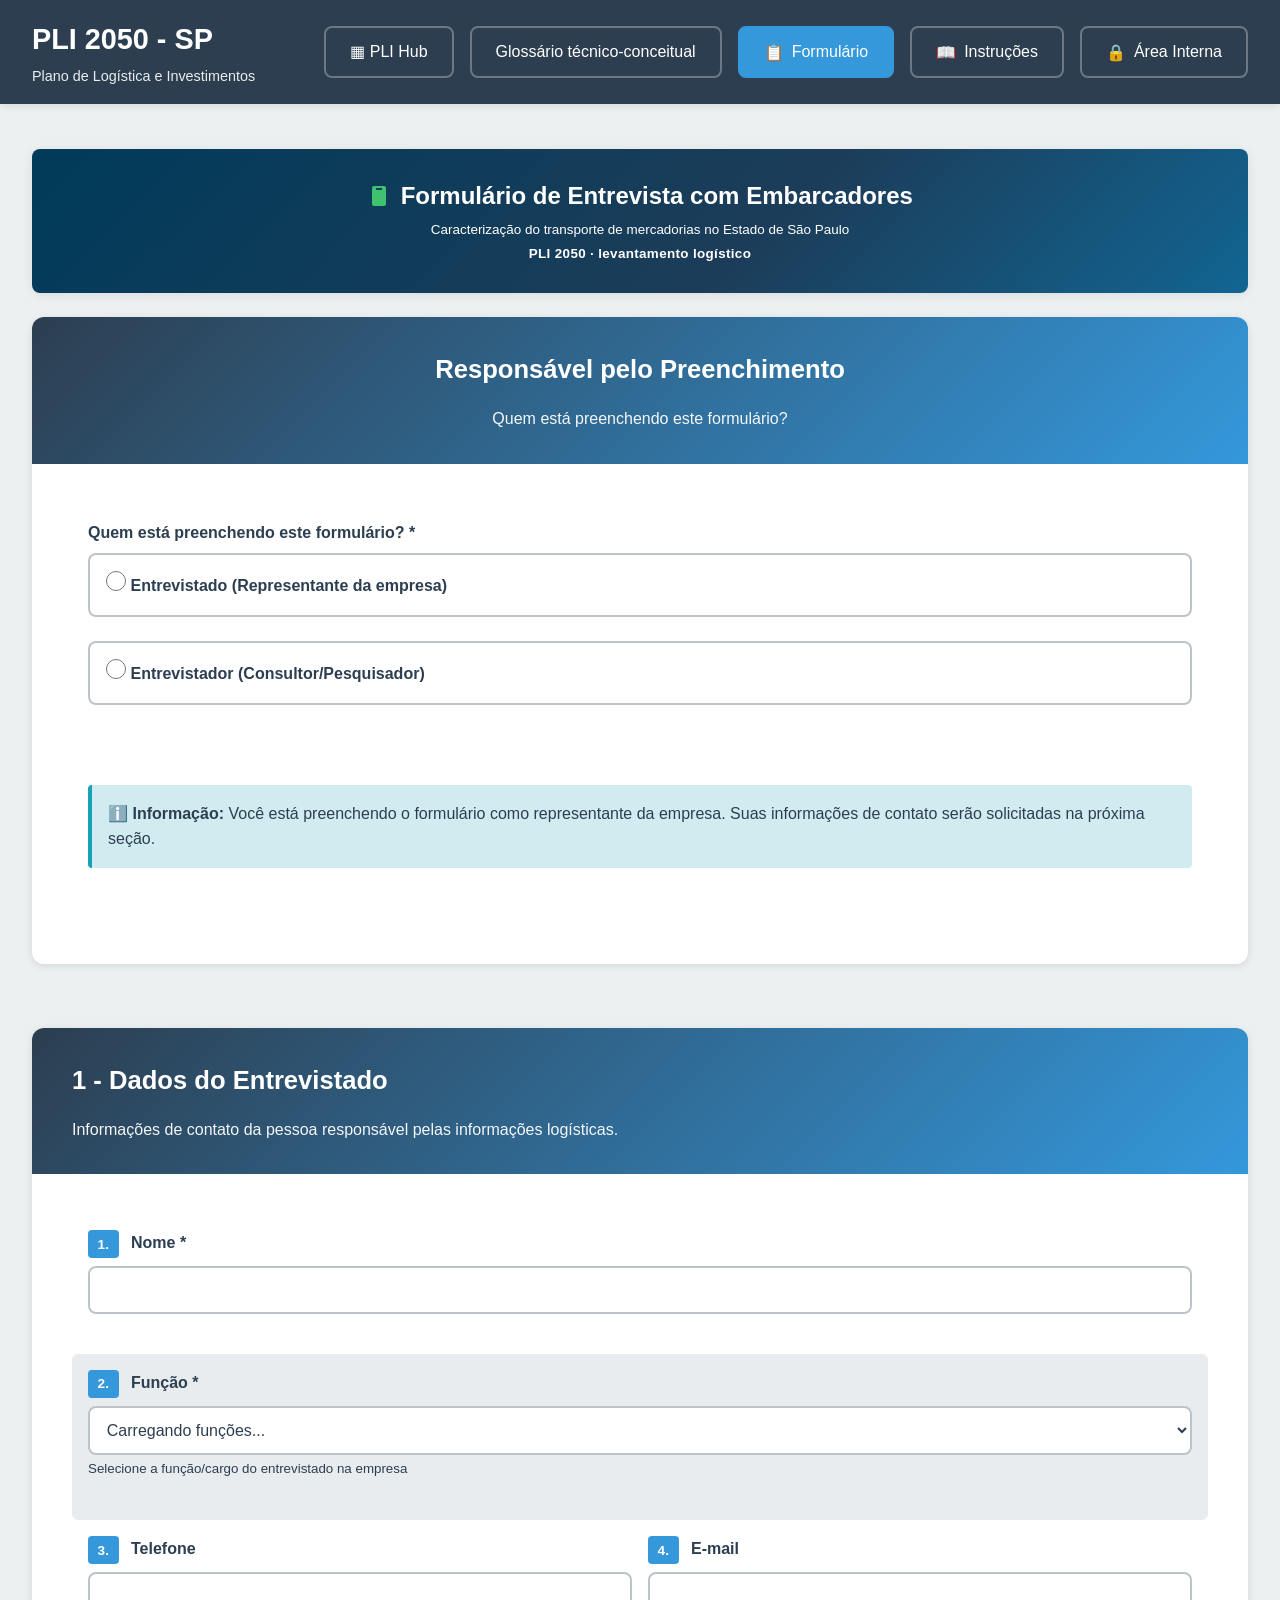
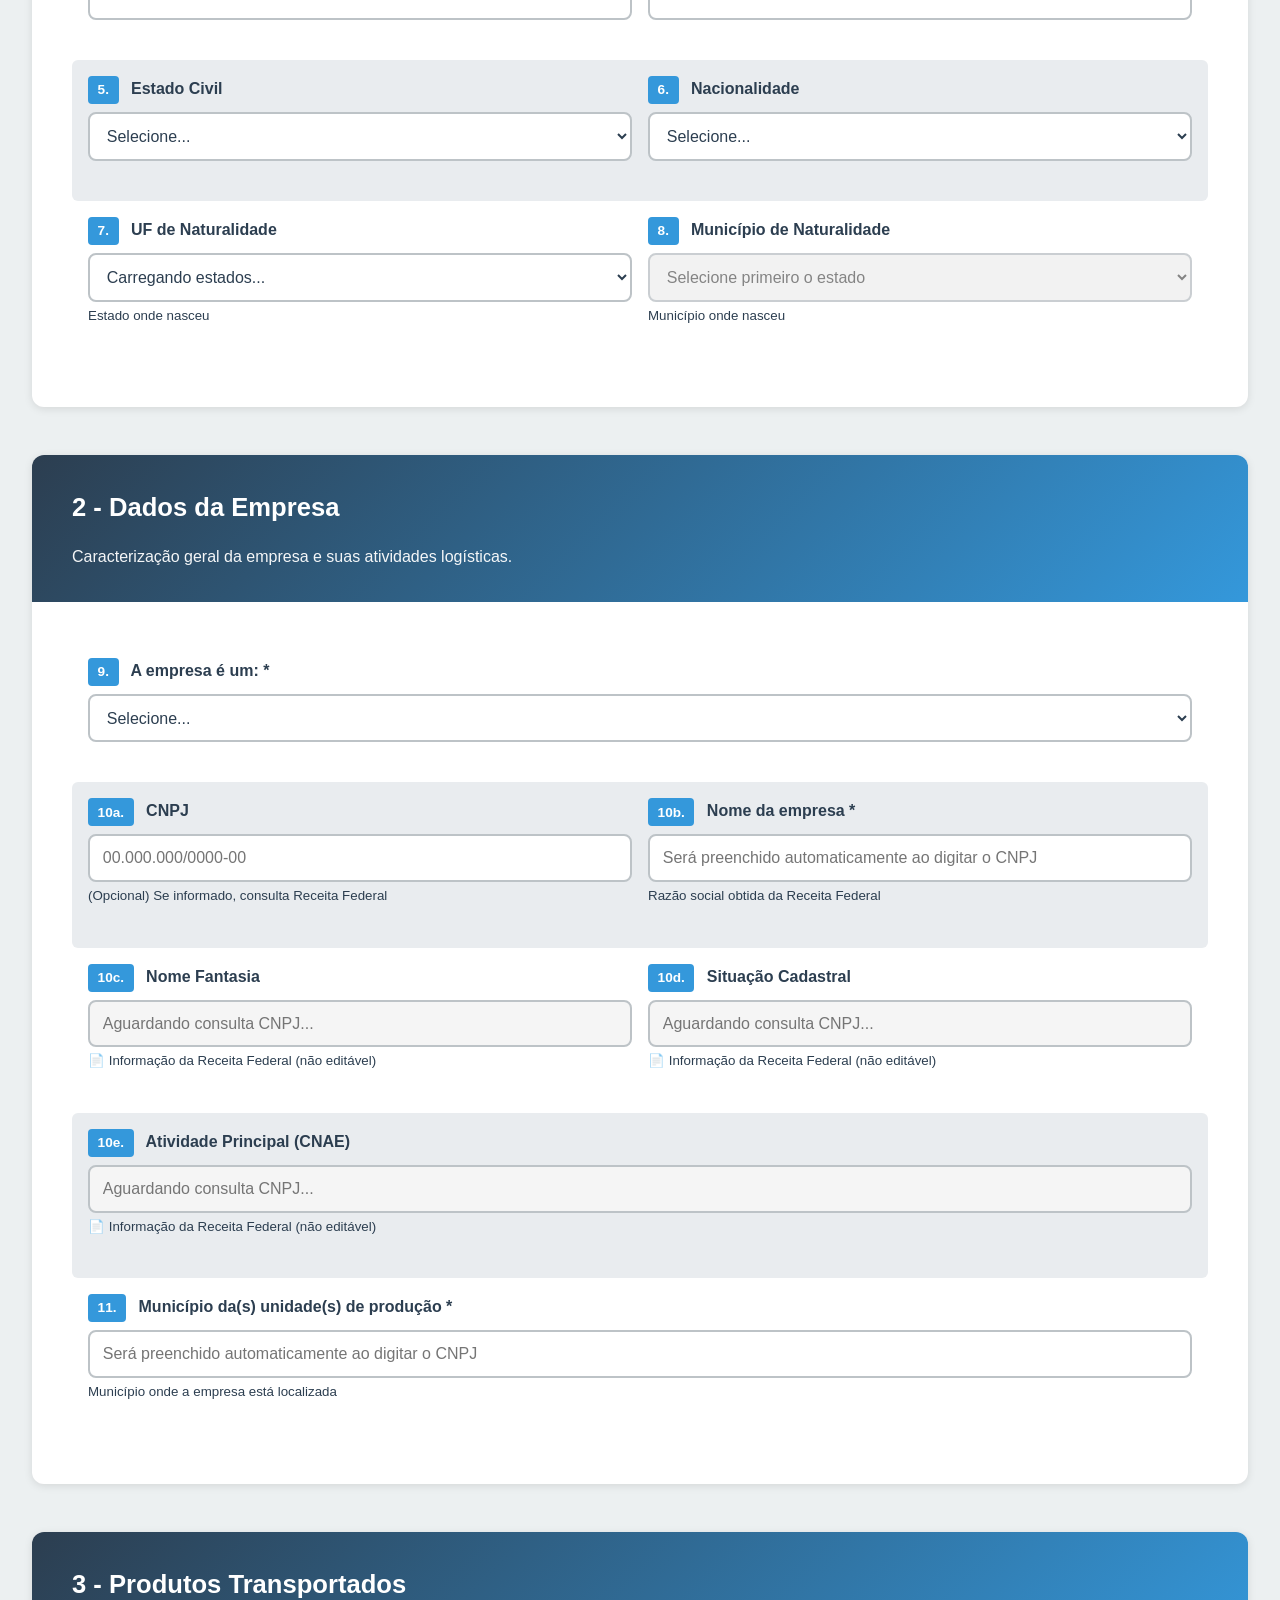
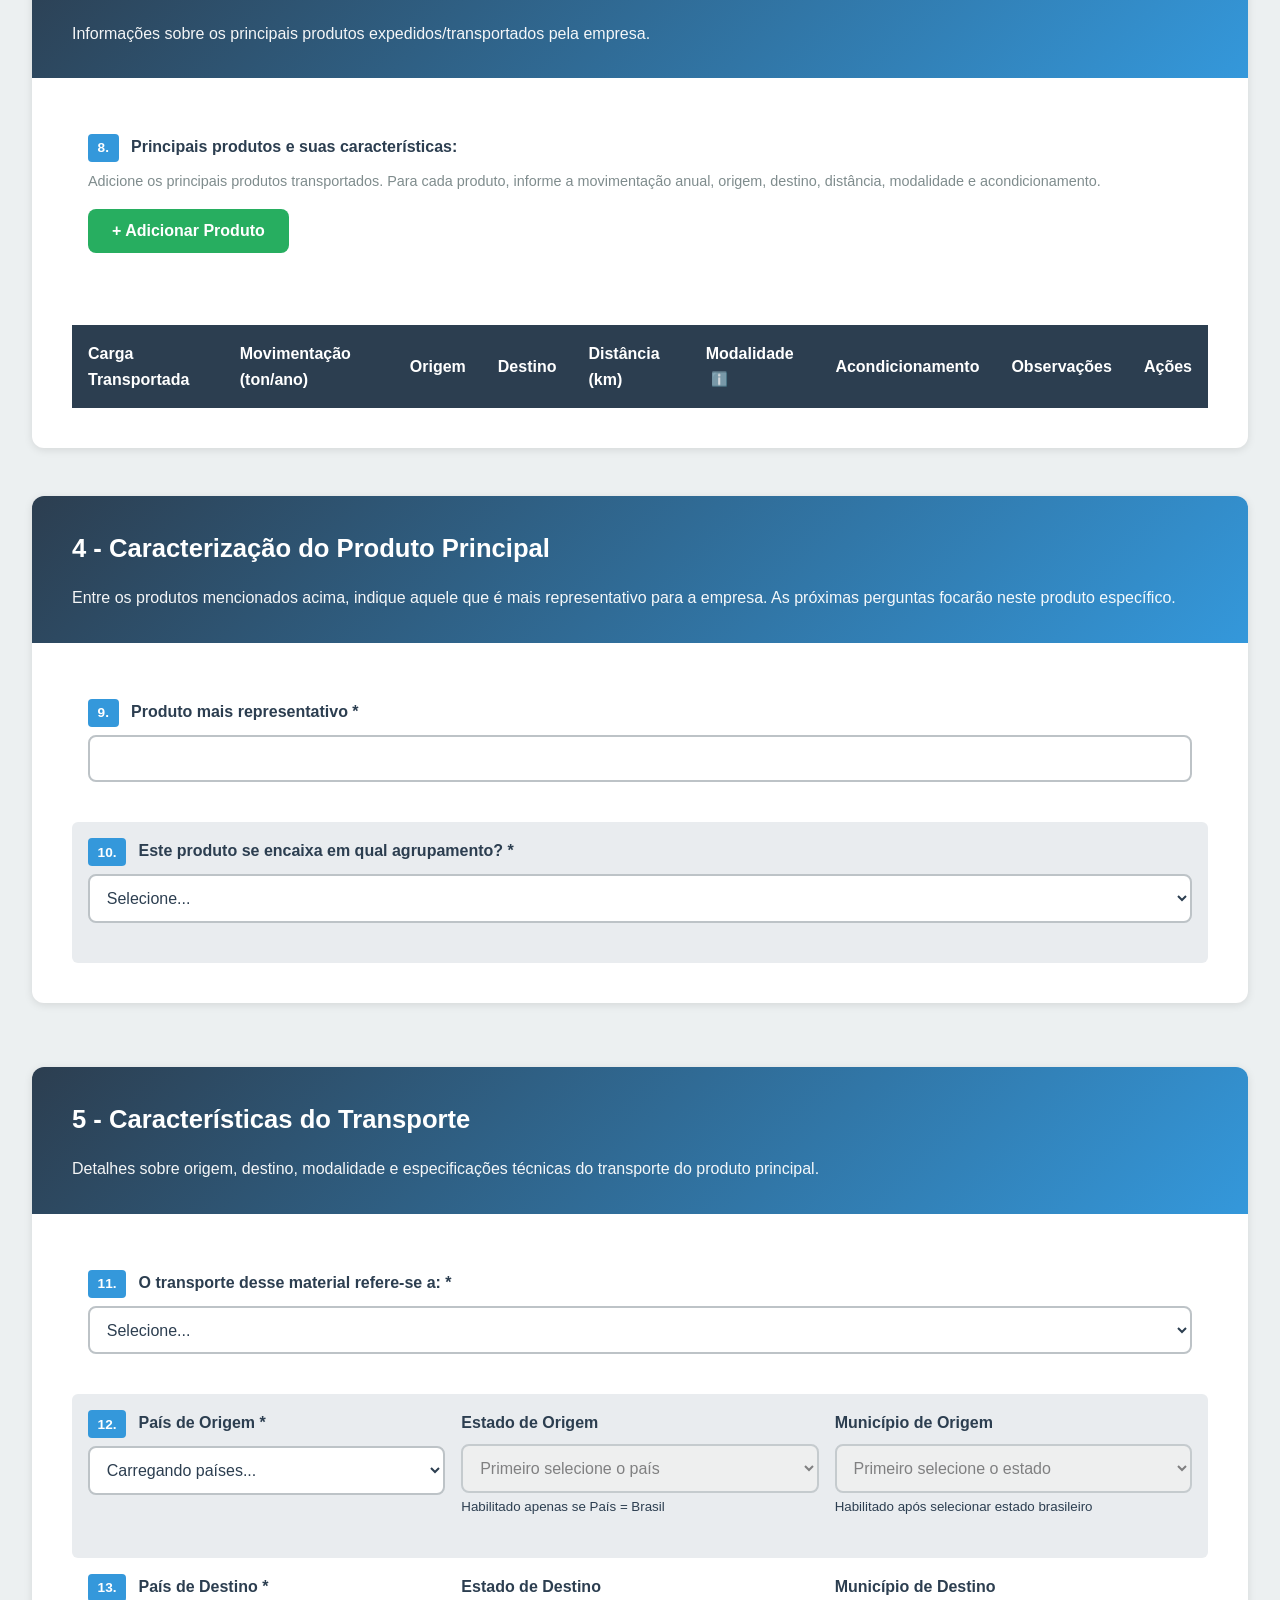
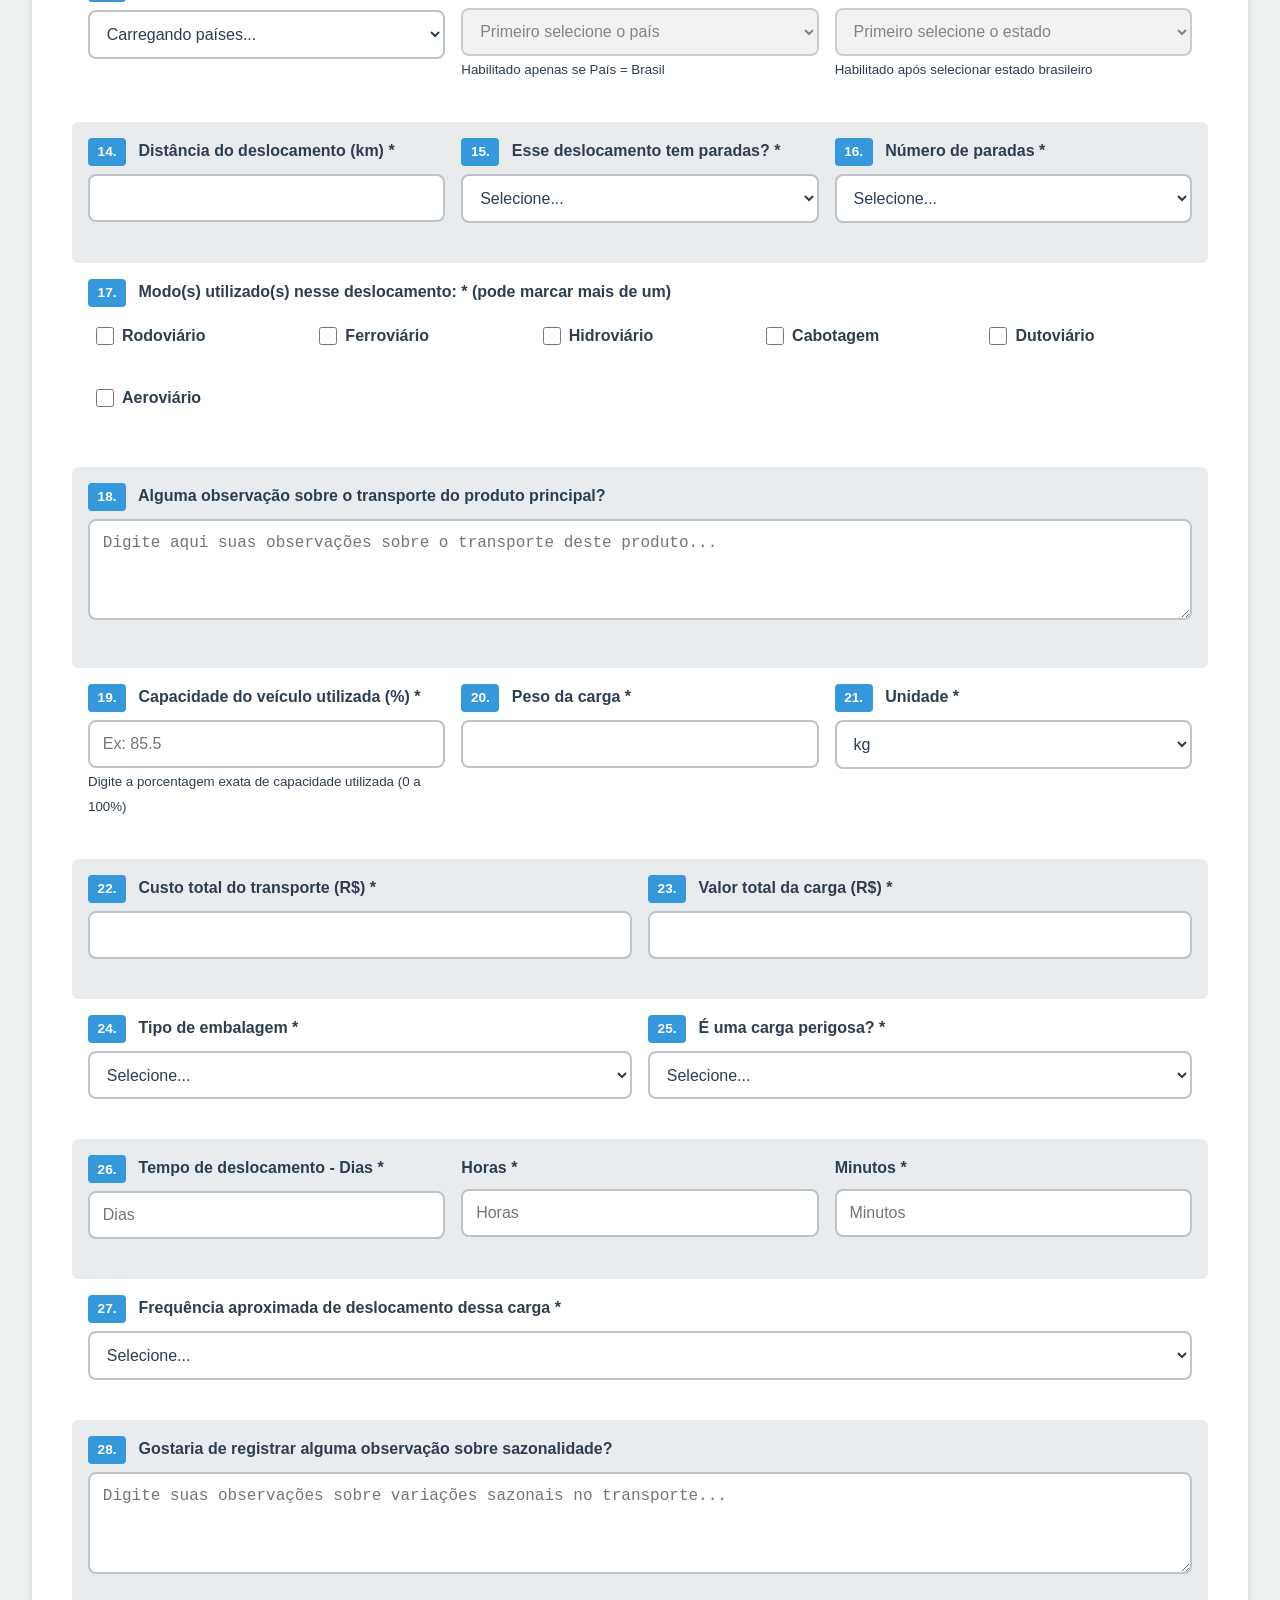
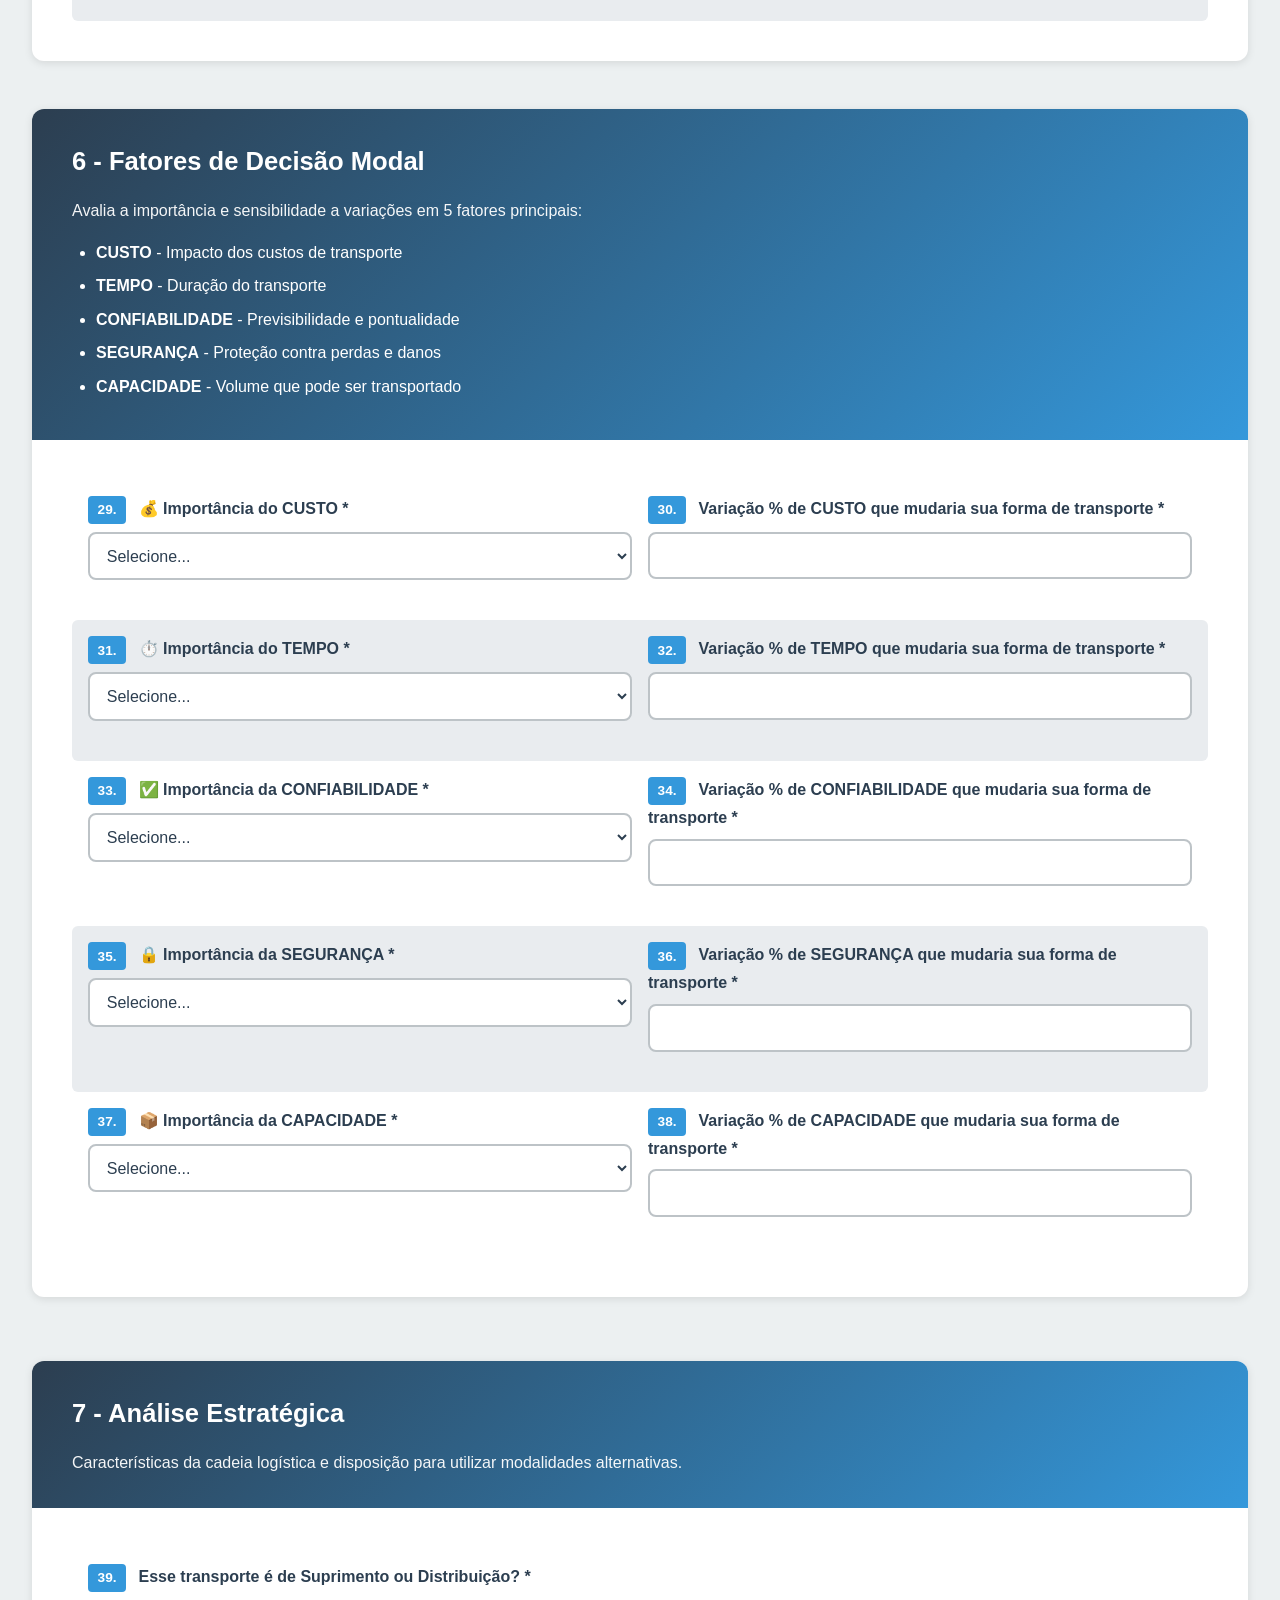
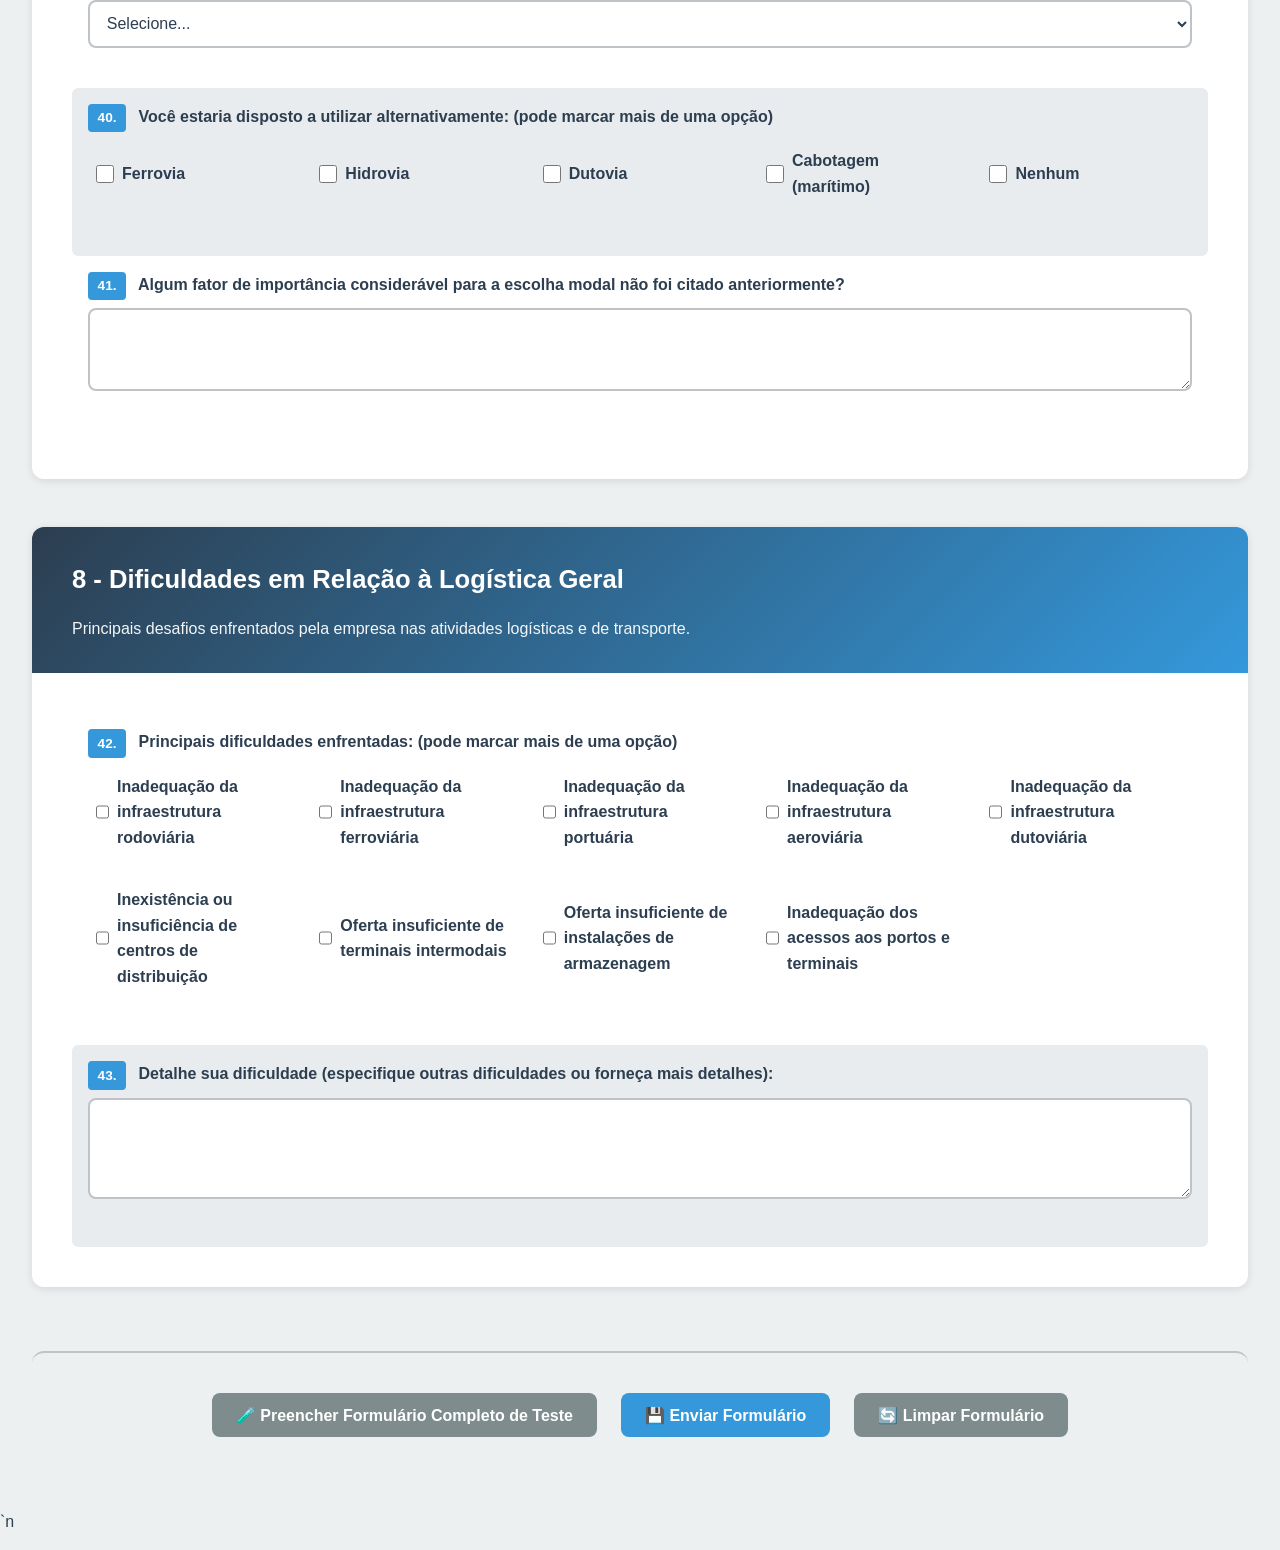
==== commit cd784a2e: "fix(nav): padroniza acesso ao glossario" ====
--- a/frontend/html/index.html
+++ b/frontend/html/index.html
@@ -32,7 +32,7 @@
             </div>
             <div class="nav-menu">
                 <a href="https://56.125.163.194/pli-hub/" class="nav-btn" style="display:flex;align-items:center;text-decoration:none">▦ PLI Hub</a>
-                <a href="glossario" class="nav-btn" style="display:flex;align-items:center;text-decoration:none">Glossário</a>
+                <a href="glossario" class="nav-btn" style="display:flex;align-items:center;text-decoration:none">Glossário técnico-conceitual</a>
                 <button class="nav-btn active" onclick="navegarPara('formulario')">
                     <span>📋</span> Formulário
                 </button>
--- a/frontend/css/index.css
+++ b/frontend/css/index.css
@@ -142,8 +142,14 @@
 
 /* Hero padrao das aplicacoes SIGMA-PLI. */
 .page-header.page-hero {
-  min-height: 9rem;
-  padding: 1.5rem;
+  width: 100%;
+  max-width: 100%;
+  position: static;
+  left: auto;
+  transform: none;
+  margin: 0 auto 24px;
+  min-height: 144px;
+  padding: 24px;
   background: linear-gradient(135deg, #003b5a 0%, #1c3d59 60%, #116593 100%);
   border-radius: 8px;
   box-shadow: 0 2px 12px rgba(0,0,0,.08);
@@ -153,12 +159,13 @@
   align-items: center;
   justify-content: center;
 }
-.page-header.page-hero h2 { display:flex; align-items:center; justify-content:center; gap:.6rem; margin:0 0 .35rem; color:#fff; font-family:"Segoe UI","Aptos","Helvetica Neue",Arial,sans-serif; font-size:1.5rem; font-weight:700; line-height:1.55; }
-.page-header.page-hero p { margin:0; color:#fff; font-family:"Segoe UI","Aptos","Helvetica Neue",Arial,sans-serif; font-size:.84rem; line-height:1.55; }
-.page-hero__icon { display:inline-flex; align-items:center; justify-content:center; color:#3ec26e; font-size:1.5rem; line-height:1; }
+.page.active > .container { padding-top:45px; }
+.page-header.page-hero h2 { display:flex; align-items:center; justify-content:center; gap:9.6px; margin:0 0 5.6px; color:#fff; font-family:"Segoe UI","Aptos","Helvetica Neue",Arial,sans-serif; font-size:24px; font-weight:700; line-height:1.55; }
+.page-header.page-hero p { margin:0; color:#fff; font-family:"Segoe UI","Aptos","Helvetica Neue",Arial,sans-serif; font-size:13.44px; line-height:1.55; }
+.page-hero__icon { display:inline-flex; align-items:center; justify-content:center; color:#3ec26e; font-size:24px; line-height:1; }
 .page-hero__icon svg { width:1em; height:1em; fill:currentColor; }
-.page-hero__badge { display:block; margin-top:.2rem; padding:0; border:0; border-radius:0; background:none; color:#fff; font-family:"Segoe UI","Aptos","Helvetica Neue",Arial,sans-serif; font-size:.84rem; font-weight:600; line-height:1.55; letter-spacing:.025em; }
-@media (max-width:768px) { .page-header.page-hero h2 { font-size:1.15rem; } }
+.page-hero__badge { display:block; margin-top:3.2px; padding:0; border:0; border-radius:0; background:none; color:#fff; font-family:"Segoe UI","Aptos","Helvetica Neue",Arial,sans-serif; font-size:13.44px; font-weight:600; line-height:1.55; letter-spacing:.336px; }
+@media (max-width:768px) { .page-header.page-hero h2 { font-size:18.4px; } }
 
 /* Sistema de navegação entre páginas */
 .page {
